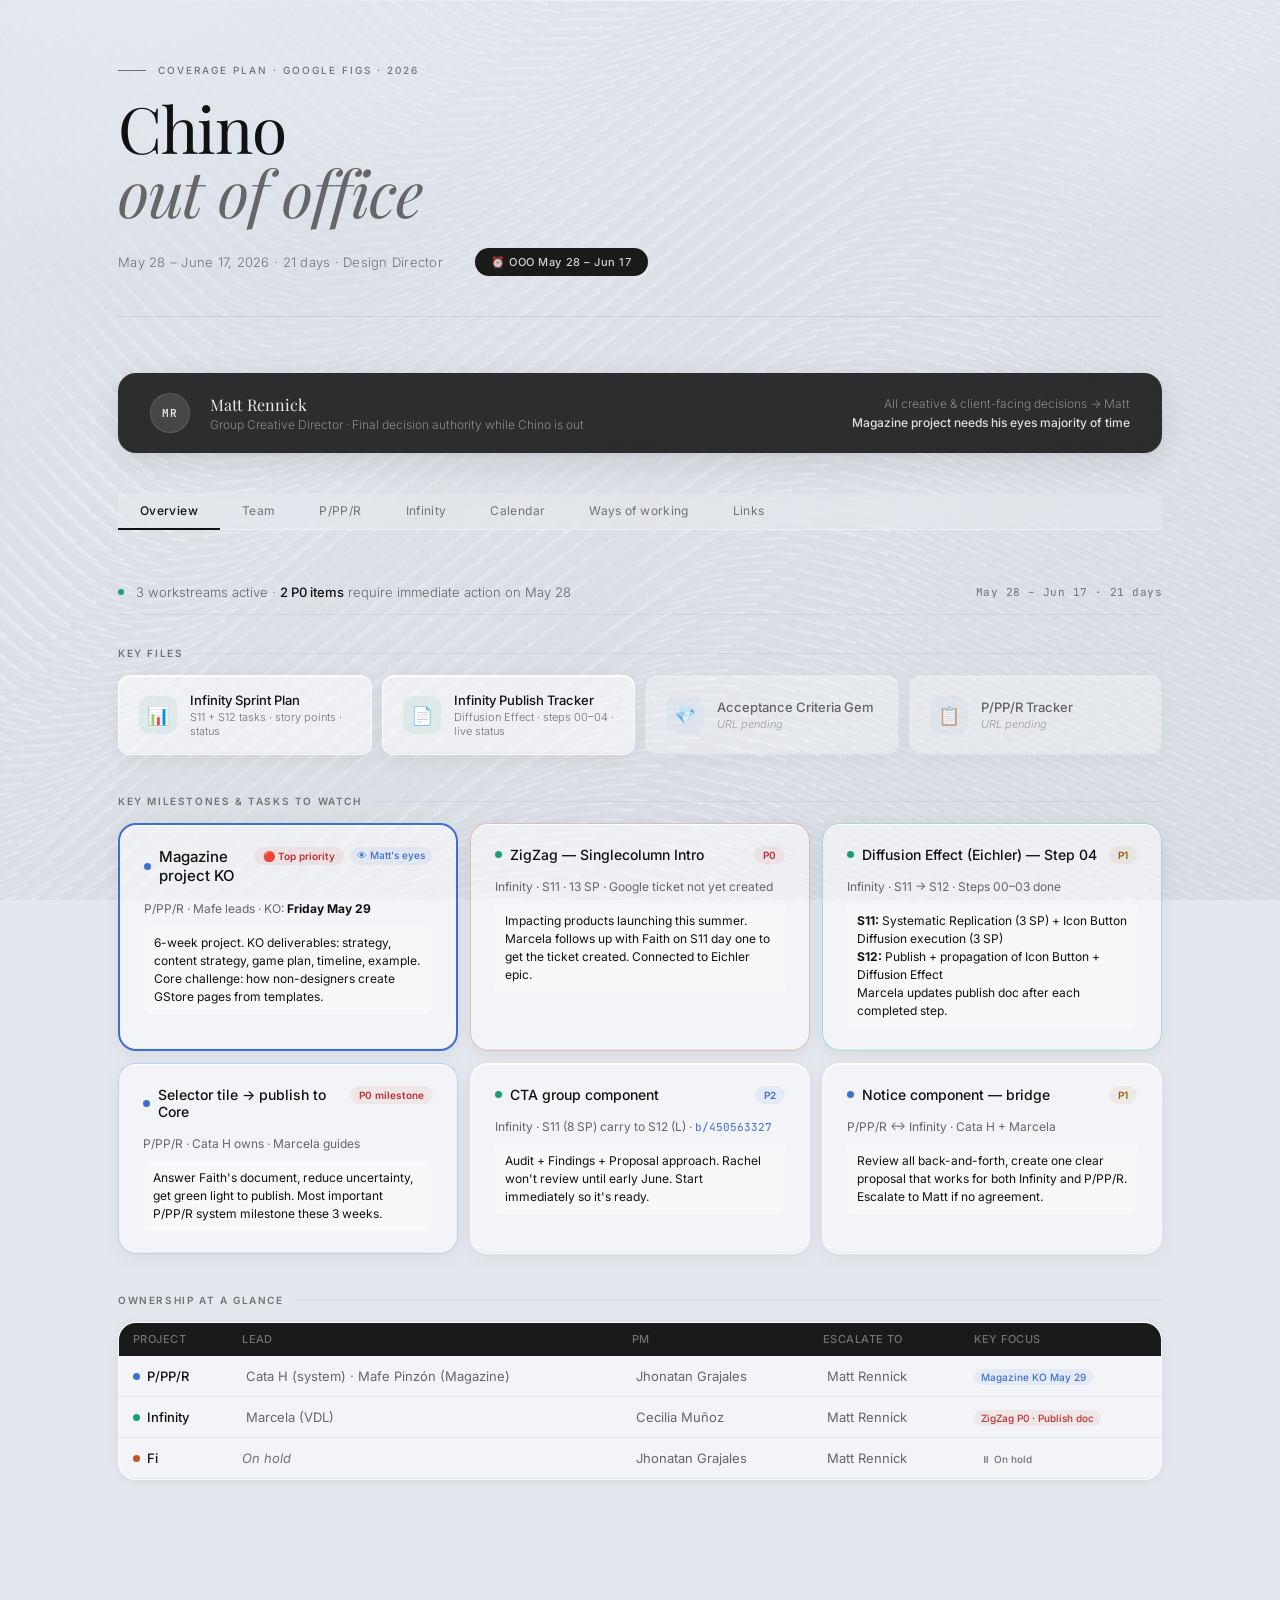
==== index.html @ 69aa0e92 "Add files via upload" ====
<!DOCTYPE html>
<html lang="en">
<head>
<meta charset="UTF-8">
<meta name="viewport" content="width=device-width, initial-scale=1.0">
<title>FiGS Coverage Plan — May 28 – Jun 17, 2026</title>
<link href="https://fonts.googleapis.com/css2?family=Playfair+Display:ital,wght@0,400;0,500;0,700;1,400;1,500&family=Inter:wght@300;400;500;600&family=JetBrains+Mono:wght@400;500&display=swap" rel="stylesheet">
<style>
:root {
  --bg: #E4E8EE;
  --surface: rgba(255,255,255,0.55);
  --surface-solid: #F0F2F5;
  --surface-2: rgba(255,255,255,0.35);
  --surface-dark: #1A1A1A;
  --border: rgba(0,0,0,0.08);
  --border-light: rgba(0,0,0,0.05);
  --text-primary: #111111;
  --text-secondary: #666666;
  --text-tertiary: #727272;
  --text-inv: rgba(255,255,255,0.9);
  --text-inv-dim: rgba(255,255,255,0.45);
  --dot-pppr: #3B6FD4;
  --dot-infinity: #1A9E77;
  --dot-fi: #C45528;
  --accent-green: #1A9E77;
  --accent-green-bg: rgba(26,158,119,0.08);
  --accent-blue: #3B6FD4;
  --accent-blue-bg: rgba(59,111,212,0.07);
  --accent-amber: #9A5F08;
  --accent-amber-bg: rgba(154,95,8,0.07);
  --accent-red: #BE3030;
  --accent-red-bg: rgba(190,48,48,0.07);
  --shadow-xs: 0 1px 3px rgba(0,0,0,0.05);
  --shadow-sm: 0 2px 12px rgba(0,0,0,0.06), 0 1px 3px rgba(0,0,0,0.04);
  --shadow-md: 0 8px 30px rgba(0,0,0,0.09), 0 2px 8px rgba(0,0,0,0.05);
  --radius-sm: 6px;
  --radius-md: 12px;
  --radius-lg: 18px;
  --radius-xl: 22px;
}

*, *::before, *::after { box-sizing: border-box; margin: 0; padding: 0; }

body {
  font-family: 'Inter', sans-serif;
  background-color: var(--bg);
  color: var(--text-primary);
  min-height: 100vh;
  -webkit-font-smoothing: antialiased;
}

/* fixed texture background */
body::before {
  content: '';
  position: fixed;
  inset: 0;
  z-index: 0;
  background-image: url("[data-uri]");
  background-size: cover;
  background-position: center;
  opacity: 0.45;
  pointer-events: none;
}

/* overlay gradient to keep text readable */
body::after {
  content: '';
  position: fixed;
  inset: 0;
  z-index: 0;
  background:
    linear-gradient(160deg, rgba(235,238,244,0.55) 0%, rgba(220,225,234,0.35) 100%),
    radial-gradient(ellipse 70% 55% at 12% 0%, rgba(235,238,244,0.6) 0%, transparent 55%),
    radial-gradient(ellipse 50% 40% at 88% 5%, rgba(235,238,244,0.45) 0%, transparent 50%);
  pointer-events: none;
}

/* hero background canvas */
.hero-bg {
  position: fixed;
  top: 0; left: 0; right: 0;
  height: 100vh;
  pointer-events: none;
  z-index: 0;
  overflow: hidden;
}
.hero-bg-circle-1 {
  position: absolute;
  top: -180px; left: -100px;
  width: 700px; height: 700px;
  border-radius: 50%;
  background: radial-gradient(circle, rgba(195,205,220,0.55) 0%, transparent 65%);
}
.hero-bg-circle-2 {
  position: absolute;
  top: -60px; right: -200px;
  width: 600px; height: 500px;
  border-radius: 50%;
  background: radial-gradient(circle, rgba(210,216,228,0.4) 0%, transparent 65%);
}
.hero-bg-line {
  position: absolute;
  top: 0; left: 0; right: 0;
  height: 1px;
  background: linear-gradient(90deg, transparent 0%, rgba(255,255,255,0.6) 30%, rgba(255,255,255,0.8) 50%, rgba(255,255,255,0.6) 70%, transparent 100%);
}
.hero-bg-grain {
  position: absolute;
  inset: 0;
  background-image: url("data:image/svg+xml,%3Csvg xmlns='http://www.w3.org/2000/svg' width='300' height='300'%3E%3Cfilter id='g'%3E%3CfeTurbulence type='fractalNoise' baseFrequency='0.9' numOctaves='4' stitchTiles='stitch'/%3E%3CfeColorMatrix type='saturate' values='0'/%3E%3C/filter%3E%3Crect width='300' height='300' filter='url(%23g)' opacity='0.04'/%3E%3C/svg%3E");
  opacity: 1;
}

.page { position: relative; z-index: 1; max-width: 1140px; margin: 0 auto; padding: 4rem 3rem 6rem; }

/* ── HERO — type directly on background, no card ── */
.hero {
  margin-bottom: 3.5rem;
  animation: fadeUp .5s ease both;
}
.hero-eyebrow {
  font-size: 10px;
  font-weight: 500;
  letter-spacing: .2em;
  text-transform: uppercase;
  color: var(--text-tertiary);
  margin-bottom: 1.25rem;
  display: flex;
  align-items: center;
  gap: 12px;
}
.hero-eyebrow::before {
  content: '';
  display: inline-block;
  width: 28px; height: 1px;
  background: var(--text-tertiary);
}
.hero-title {
  font-family: 'Playfair Display', serif;
  font-size: 64px;
  font-weight: 400;
  color: var(--text-primary);
  letter-spacing: -.02em;
  line-height: 1.0;
  margin-bottom: 1.5rem;
}
.hero-title em {
  font-style: italic;
  color: var(--text-secondary);
}
.hero-meta {
  display: flex;
  align-items: center;
  gap: 2rem;
  flex-wrap: wrap;
}
.hero-sub {
  font-size: 13px;
  color: var(--text-tertiary);
  font-weight: 300;
  letter-spacing: .02em;
}
.ooo-pill {
  background: var(--surface-dark);
  color: rgba(255,255,255,0.8);
  font-size: 11px;
  font-weight: 500;
  padding: 7px 16px;
  border-radius: 100px;
  letter-spacing: .05em;
}
.hero-divider {
  width: 100%; height: 1px;
  background: var(--border);
  margin: 2.5rem 0;
}

/* ── ESC BAR — card on background ── */
.esc-bar {
  background: rgba(20,20,20,0.88);
  backdrop-filter: blur(20px) saturate(1.2);
  -webkit-backdrop-filter: blur(20px) saturate(1.2);
  border-radius: var(--radius-lg);
  padding: 1.25rem 2rem;
  margin-bottom: 2.5rem;
  display: flex;
  align-items: center;
  gap: 1.25rem;
  flex-wrap: wrap;
  box-shadow: var(--shadow-md);
  animation: fadeUp .5s .05s ease both;
}
.esc-av {
  width: 40px; height: 40px;
  border-radius: 50%;
  background: rgba(255,255,255,0.12);
  display: flex;
  align-items: center;
  justify-content: center;
  font-size: 11px;
  font-weight: 600;
  color: rgba(255,255,255,0.9);
  flex-shrink: 0;
  font-family: 'JetBrains Mono', monospace;
  letter-spacing: .06em;
  border: 1px solid rgba(255,255,255,0.12);
}
.esc-name {
  font-family: 'Playfair Display', serif;
  font-size: 16px;
  font-weight: 400;
  color: rgba(255,255,255,0.9);
  margin-bottom: 2px;
}
.esc-role { font-size: 12px; color: var(--text-inv-dim); font-weight: 300; }
.esc-note {
  margin-left: auto;
  font-size: 12px;
  color: var(--text-inv-dim);
  text-align: right;
  line-height: 1.6;
  font-weight: 300;
}
.esc-note strong { color: rgba(255,255,255,0.85); font-weight: 500; }

/* ── TABS ── */
.tabs {
  display: flex;
  gap: 0;
  margin-bottom: 2.5rem;
  background: rgba(255,255,255,0.15);
  backdrop-filter: blur(12px);
  -webkit-backdrop-filter: blur(12px);
  border-bottom: 1px solid rgba(255,255,255,0.4);
  width: 100%;
  flex-wrap: wrap;
  animation: fadeUp .5s .1s ease both;
}
.tab {
  font-size: 12px;
  font-weight: 400;
  padding: 10px 22px;
  border-radius: 0;
  cursor: pointer;
  color: var(--text-tertiary);
  border: none;
  background: transparent;
  transition: all .2s;
  font-family: 'Inter', sans-serif;
  letter-spacing: .03em;
  border-bottom: 2px solid transparent;
  margin-bottom: -1px;
}
.tab:hover { color: var(--text-primary); }
.tab.active {
  color: var(--text-primary);
  font-weight: 500;
  border-bottom: 2px solid var(--text-primary);
}

/* ── PANELS ── */
.panel { display: none; animation: fadeUp .2s ease both; }
.panel.active { display: block; }

/* ── SECTION LABEL ── */
.sl {
  font-size: 10px;
  font-weight: 600;
  letter-spacing: .16em;
  text-transform: uppercase;
  color: var(--text-tertiary);
  margin-bottom: 1rem;
  display: flex;
  align-items: center;
  gap: 12px;
}
.sl::after { content: ''; flex: 1; height: 1px; background: var(--border-light); }

/* ── STATUS BAR ── */
.status-bar {
  display: flex;
  align-items: center;
  gap: 12px;
  padding: .875rem 0;
  margin-bottom: 2rem;
  border-bottom: 1px solid var(--border-light);
  flex-wrap: wrap;
}
.status-dot {
  width: 6px; height: 6px;
  border-radius: 50%;
  background: var(--accent-green);
  flex-shrink: 0;
}
.status-text { font-size: 13px; color: var(--text-secondary); font-weight: 300; }
.status-text strong { font-weight: 500; color: var(--text-primary); }
.status-date { margin-left: auto; font-size: 11px; color: var(--text-tertiary); font-family: 'JetBrains Mono', monospace; letter-spacing: .04em; }

/* ── CARDS ── */
.card {
  background: rgba(255,255,255,0.52);
  backdrop-filter: blur(24px) saturate(1.6) brightness(1.08);
  -webkit-backdrop-filter: blur(24px) saturate(1.6) brightness(1.08);
  border: 1px solid rgba(255,255,255,0.75);
  border-radius: var(--radius-lg);
  padding: 1.375rem 1.5rem;
  box-shadow: 0 4px 20px rgba(0,0,0,0.06), 0 1px 0 rgba(255,255,255,0.9) inset, 0 -1px 0 rgba(0,0,0,0.04) inset;
}
.card-title {
  font-size: 14px;
  font-weight: 500;
  color: var(--text-primary);
  margin-bottom: .375rem;
  display: flex;
  align-items: center;
  gap: 8px;
}
.card-sub { font-size: 12px; color: var(--text-secondary); margin-bottom: .875rem; line-height: 1.5; font-weight: 300; }

/* ── GRIDS ── */
.grid-3 { display: grid; grid-template-columns: repeat(3, minmax(0,1fr)); gap: 14px; }
.grid-2 { display: grid; grid-template-columns: repeat(2, minmax(0,1fr)); gap: 14px; }
.grid-auto { display: grid; grid-template-columns: repeat(auto-fit, minmax(210px,1fr)); gap: 12px; }
.sec { margin-bottom: 2.5rem; }
.divider { height: 1px; background: var(--border-light); margin: 2rem 0; }

/* ── DOTS ── */
.dot { width: 7px; height: 7px; border-radius: 50%; display: inline-block; flex-shrink: 0; }
.dot-p { background: var(--dot-pppr); }
.dot-i { background: var(--dot-infinity); }
.dot-f { background: var(--dot-fi); }

/* ── META ── */
.meta { display: flex; flex-direction: column; gap: 6px; }
.meta-row { display: flex; gap: 10px; font-size: 12px; }
.meta-k { color: var(--text-tertiary); min-width: 56px; flex-shrink: 0; font-weight: 300; }
.meta-v { color: var(--text-primary); line-height: 1.4; }

/* ── TEAM CARDS ── */
.team-card {
  background: rgba(255,255,255,0.52);
  backdrop-filter: blur(24px) saturate(1.6) brightness(1.08);
  -webkit-backdrop-filter: blur(24px) saturate(1.6) brightness(1.08);
  border: 1px solid rgba(255,255,255,0.75);
  border-radius: var(--radius-md);
  padding: 1rem 1.125rem;
  display: flex;
  align-items: flex-start;
  gap: 12px;
  box-shadow: 0 4px 20px rgba(0,0,0,0.06), 0 1px 0 rgba(255,255,255,0.9) inset, 0 -1px 0 rgba(0,0,0,0.04) inset;
}
.avatar {
  width: 38px; height: 38px;
  border-radius: 50%;
  display: flex;
  align-items: center;
  justify-content: center;
  font-size: 11px;
  font-weight: 600;
  flex-shrink: 0;
  font-family: 'JetBrains Mono', monospace;
  letter-spacing: .04em;
}
.av-p { background: rgba(59,111,212,0.1); color: var(--dot-pppr); }
.av-i { background: rgba(26,158,119,0.1); color: var(--dot-infinity); }
.av-f { background: rgba(196,85,40,0.1); color: var(--dot-fi); }
.av-l { background: var(--surface-dark); color: rgba(255,255,255,0.9); }
.member-name { font-size: 13px; font-weight: 500; color: var(--text-primary); margin-bottom: 2px; }
.member-role { font-size: 11px; color: var(--text-tertiary); margin-bottom: 6px; font-weight: 300; }
.member-task { font-size: 11px; color: var(--text-secondary); line-height: 1.4; background: rgba(0,0,0,0.04); padding: 4px 9px; border-radius: 5px; }

/* ── BADGES ── */
.badge { font-size: 10px; padding: 3px 9px; border-radius: 100px; font-weight: 500; display: inline-block; letter-spacing: .02em; }
.badge-p { background: rgba(59,111,212,0.09); color: var(--dot-pppr); }
.badge-i { background: rgba(26,158,119,0.09); color: var(--dot-infinity); }
.badge-f { background: rgba(196,85,40,0.09); color: var(--dot-fi); }
.badge-x { background: rgba(0,0,0,0.06); color: var(--text-secondary); }

/* ── PRIORITY BADGES ── */
.p0 { background: var(--accent-red-bg); color: var(--accent-red); font-size: 10px; padding: 3px 9px; border-radius: 100px; font-weight: 600; white-space: nowrap; }
.p1 { background: var(--accent-amber-bg); color: var(--accent-amber); font-size: 10px; padding: 3px 9px; border-radius: 100px; font-weight: 600; white-space: nowrap; }
.p2 { background: var(--accent-blue-bg); color: var(--accent-blue); font-size: 10px; padding: 3px 9px; border-radius: 100px; font-weight: 600; white-space: nowrap; }
.sp { background: var(--accent-green-bg); color: var(--accent-green); font-size: 10px; padding: 3px 9px; border-radius: 100px; font-weight: 600; }
.ph { background: rgba(0,0,0,0.05); color: var(--text-tertiary); font-size: 10px; padding: 3px 9px; border-radius: 100px; }
.sp-total { background: var(--accent-green-bg); color: var(--accent-green); font-size: 11px; font-weight: 600; padding: 5px 14px; border-radius: 100px; white-space: nowrap; border: 1px solid rgba(26,158,119,0.15); }

/* ── ALERTS ── */
.alert { border-radius: var(--radius-md); padding: 1rem 1.25rem; margin-bottom: 1rem; font-size: 13px; line-height: 1.65; font-weight: 300; }
.alert-title { font-weight: 500; margin-bottom: 5px; font-size: 13px; display: flex; align-items: center; gap: 7px; }
.alert-red { background: var(--accent-red-bg); color: #761818; }
.alert-amber { background: var(--accent-amber-bg); color: #6B3F04; }
.alert-green { background: var(--accent-green-bg); color: #0C5438; }
.alert-blue { background: var(--accent-blue-bg); color: #183880; }

/* ── TASK BLOCKS ── */
.task-block {
  background: rgba(255,255,255,0.52);
  backdrop-filter: blur(24px) saturate(1.6) brightness(1.08);
  -webkit-backdrop-filter: blur(24px) saturate(1.6) brightness(1.08);
  border: 1px solid rgba(255,255,255,0.75);
  border-radius: var(--radius-lg);
  padding: 1.625rem;
  margin-bottom: 1.125rem;
  box-shadow: 0 4px 20px rgba(0,0,0,0.06), 0 1px 0 rgba(255,255,255,0.9) inset, 0 -1px 0 rgba(0,0,0,0.04) inset;
}
.task-header { display: flex; align-items: flex-start; justify-content: space-between; gap: 1rem; margin-bottom: .875rem; flex-wrap: wrap; }
.task-title { font-size: 15px; font-weight: 500; color: var(--text-primary); margin-bottom: 3px; display: flex; align-items: center; gap: 8px; }
.task-sub { font-size: 12px; color: var(--text-tertiary); font-weight: 300; }
.task-goal { font-size: 12px; color: var(--text-secondary); background: rgba(0,0,0,0.03); padding: 10px 14px; border-radius: var(--radius-sm); margin-bottom: 1rem; line-height: 1.65; border-left: 2px solid var(--border); font-weight: 300; }

/* ── DATA TABLE ── */
.data-table { width: 100%; border-collapse: collapse; font-size: 12px; }
.data-table th { text-align: left; padding: 8px 12px; color: var(--text-tertiary); font-weight: 600; font-size: 10px; border-bottom: 1px solid var(--border); letter-spacing: .1em; text-transform: uppercase; }
.data-table td { padding: 10px 12px; border-bottom: 1px solid var(--border-light); vertical-align: top; color: var(--text-primary); line-height: 1.55; font-weight: 300; background: transparent; }
.data-table tr:last-child td { border-bottom: none; }
.data-table tr:hover td { background: rgba(0,0,0,0.015); }
.ooo-row td { background: rgba(154,95,8,0.03) !important; color: var(--accent-amber); font-style: italic; font-size: 11px; }
.bug-link { color: var(--accent-blue); text-decoration: none; font-family: 'JetBrains Mono', monospace; font-size: 11px; }
.bug-link:hover { text-decoration: underline; }

/* ── MAGAZINE CARD ── */
.mag-card {
  background: var(--surface-dark);
  border-radius: var(--radius-xl);
  padding: 2.5rem 3rem;
  margin-bottom: 1.5rem;
  position: relative;
  overflow: hidden;
  box-shadow: var(--shadow-md);
}
.mag-card::before {
  content: '';
  position: absolute;
  top: -100px; right: -60px;
  width: 350px; height: 350px;
  border-radius: 50%;
  background: radial-gradient(circle, rgba(59,111,212,0.1) 0%, transparent 65%);
  pointer-events: none;
}
.mag-title {
  font-family: 'Playfair Display', serif;
  font-size: 32px;
  font-weight: 400;
  color: rgba(255,255,255,0.92);
  margin-bottom: 5px;
  line-height: 1.15;
}
.mag-sub { font-size: 12px; color: var(--text-inv-dim); margin-bottom: 1.75rem; font-weight: 300; letter-spacing: .03em; }
.matt-badge {
  background: rgba(255,255,255,0.1);
  border: 1px solid rgba(255,255,255,0.15);
  color: rgba(255,255,255,0.8);
  font-size: 11px;
  font-weight: 500;
  padding: 5px 14px;
  border-radius: 100px;
  white-space: nowrap;
}
.mafe-badge {
  background: rgba(59,111,212,0.2);
  border: 1px solid rgba(59,111,212,0.3);
  color: #8EB0F0;
  font-size: 11px;
  font-weight: 500;
  padding: 5px 14px;
  border-radius: 100px;
  white-space: nowrap;
}
.weeks-grid { display: grid; grid-template-columns: repeat(auto-fit, minmax(130px,1fr)); gap: 8px; margin-bottom: 1.5rem; }
.week-cell { background: rgba(255,255,255,0.05); border: 1px solid rgba(255,255,255,0.08); border-radius: var(--radius-sm); padding: .875rem 1rem; }
.week-cell.now { background: rgba(255,255,255,0.1); border-color: rgba(255,255,255,0.16); }
.week-label { font-size: 9px; font-weight: 600; text-transform: uppercase; letter-spacing: .12em; color: rgba(255,255,255,0.3); margin-bottom: 5px; }
.week-cell.now .week-label { color: rgba(255,255,255,0.6); }
.week-content { font-size: 11px; color: rgba(255,255,255,0.65); line-height: 1.45; font-weight: 300; }

/* ── PUBLISH CARD ── */
.pub-card {
  background: rgba(255,255,255,0.52);
  backdrop-filter: blur(24px) saturate(1.6) brightness(1.08);
  -webkit-backdrop-filter: blur(24px) saturate(1.6) brightness(1.08);
  border: 1px solid rgba(255,255,255,0.75);
  border-radius: var(--radius-lg);
  padding: 1.625rem;
  margin-bottom: 1.125rem;
  box-shadow: 0 4px 20px rgba(0,0,0,0.06), 0 1px 0 rgba(255,255,255,0.9) inset, 0 -1px 0 rgba(0,0,0,0.04) inset;
}
.pub-title { font-family: 'Inter', sans-serif; font-size: 15px; font-weight: 500; color: var(--text-primary); margin-bottom: 3px; display: flex; align-items: center; gap: 9px; }
.pub-sub { font-size: 12px; color: var(--text-tertiary); margin-bottom: 1.125rem; font-weight: 300; line-height: 1.55; }
.pub-owner { background: rgba(0,0,0,0.05); color: var(--text-secondary); font-size: 11px; font-weight: 500; padding: 5px 13px; border-radius: 100px; white-space: nowrap; border: 1px solid rgba(0,0,0,0.08); }
.phases-grid { display: grid; grid-template-columns: repeat(auto-fit, minmax(140px,1fr)); gap: 8px; margin: 1rem 0; }
.phase { background: rgba(0,0,0,0.03); border-radius: var(--radius-sm); padding: .75rem .875rem; border: 1px solid var(--border-light); }
.phase.done { background: rgba(0,0,0,0.04); border-color: rgba(0,0,0,0.08); }
.phase.next { background: var(--accent-red-bg); border-color: rgba(190,48,48,0.1); }
.phase-label { font-size: 9px; font-weight: 600; text-transform: uppercase; letter-spacing: .1em; margin-bottom: 4px; color: var(--text-tertiary); }
.phase.done .phase-label { color: var(--text-secondary); }
.phase.next .phase-label { color: var(--accent-red); }
.phase-content { font-size: 11px; color: var(--text-primary); line-height: 1.4; font-weight: 300; }

/* ── KEY FILES ── */
.file-card {
  background: rgba(255,255,255,0.52);
  backdrop-filter: blur(24px) saturate(1.6) brightness(1.08);
  -webkit-backdrop-filter: blur(24px) saturate(1.6) brightness(1.08);
  border: 1px solid rgba(255,255,255,0.75);
  border-radius: var(--radius-md);
  padding: 1rem 1.25rem;
  display: flex;
  align-items: center;
  gap: 13px;
  box-shadow: 0 4px 20px rgba(0,0,0,0.06), 0 1px 0 rgba(255,255,255,0.9) inset, 0 -1px 0 rgba(0,0,0,0.04) inset;
  text-decoration: none;
  transition: box-shadow .2s, transform .15s;
}
.file-card:hover { box-shadow: var(--shadow-md); transform: translateY(-1px); }
.file-card.pending { opacity: .6; border-style: dashed; border-color: var(--border); }
.file-icon { width: 38px; height: 38px; border-radius: 10px; display: flex; align-items: center; justify-content: center; font-size: 18px; flex-shrink: 0; }
.fi-green { background: var(--accent-green-bg); }
.fi-blue { background: var(--accent-blue-bg); }
.file-name { font-size: 13px; font-weight: 500; color: var(--text-primary); margin-bottom: 2px; }
.file-desc { font-size: 11px; color: var(--text-tertiary); font-weight: 300; }

/* ── CALENDAR ── */
.sprint-bar { display: flex; gap: 4px; margin-bottom: 1.25rem; }
.sprint-seg { flex: 1; text-align: center; padding: 7px 14px; font-size: 11px; font-weight: 500; border-radius: var(--radius-sm); letter-spacing: .03em; }
.s11 { background: var(--accent-green-bg); color: var(--accent-green); border: 1px solid rgba(26,158,119,0.12); }
.s12 { background: rgba(26,158,119,0.03); color: var(--accent-green); border: 1px solid rgba(26,158,119,0.08); }
.cal-wrap { overflow-x: auto; border-radius: var(--radius-lg); border: 1px solid rgba(255,255,255,0.75); box-shadow: 0 4px 20px rgba(0,0,0,0.06), 0 1px 0 rgba(255,255,255,0.9) inset, 0 -1px 0 rgba(0,0,0,0.04) inset; }
.cal { width: 100%; border-collapse: collapse; font-size: 12px; background: rgba(255,255,255,0.52); backdrop-filter: blur(24px) saturate(1.6) brightness(1.08); -webkit-backdrop-filter: blur(24px) saturate(1.6) brightness(1.08); }
.cal th { background: var(--surface-dark); padding: 11px 8px; text-align: center; font-weight: 500; color: rgba(255,255,255,0.5); font-size: 10px; letter-spacing: .12em; text-transform: uppercase; }
.cal td { border: 1px solid var(--border-light); padding: 7px; vertical-align: top; min-width: 90px; height: 88px; }
.cal td.wkend { background: rgba(0,0,0,0.02); }
.day-num { font-size: 10px; color: var(--text-tertiary); margin-bottom: 5px; font-weight: 600; font-family: 'JetBrains Mono', monospace; letter-spacing: .05em; }
.ev { font-size: 10px; padding: 2px 7px; border-radius: 4px; margin-bottom: 3px; line-height: 1.3; font-weight: 500; display: block; }
.ev-all { background: rgba(90,70,190,0.07); color: #5040B8; }
.ev-inf { background: var(--accent-green-bg); color: #0B5C3E; }
.ev-p { background: var(--accent-blue-bg); color: #1E3E90; }
.ev-fi { background: rgba(196,85,40,0.07); color: #883018; }
.ev-warn { background: var(--accent-amber-bg); color: var(--accent-amber); }
.ev-mag { background: var(--surface-dark); color: rgba(255,255,255,0.9); font-weight: 600; }
.ev-pub { background: var(--accent-green-bg); color: #0B5C3E; }
.wl { background: rgba(0,0,0,0.06); color: var(--text-tertiary); font-size: 9px; font-weight: 600; letter-spacing: .12em; text-transform: uppercase; padding: 6px 10px; border: none; }

/* ── OWNERSHIP TABLE ── */
.own-table-wrap { background: rgba(255,255,255,0.52); backdrop-filter: blur(24px) saturate(1.6) brightness(1.08); -webkit-backdrop-filter: blur(24px) saturate(1.6) brightness(1.08); border: 1px solid rgba(255,255,255,0.75); border-radius: var(--radius-lg); overflow: hidden; box-shadow: var(--shadow-sm); }
.own-table { width: 100%; border-collapse: collapse; font-size: 13px; }
.own-table th { text-align: left; padding: 10px 18px; font-size: 10px; font-weight: 600; color: rgba(255,255,255,0.45); letter-spacing: .12em; text-transform: uppercase; background: var(--surface-dark); }
.own-table td { padding: 12px 18px; border-bottom: 1px solid var(--border-light); vertical-align: middle; }
.own-table tr:last-child td { border-bottom: none; }
.own-table tr:hover td { background: rgba(0,0,0,0.015); }

/* ── WoW TABLE ── */
.wow-table-wrap { background: rgba(255,255,255,0.52); backdrop-filter: blur(24px) saturate(1.6) brightness(1.08); -webkit-backdrop-filter: blur(24px) saturate(1.6) brightness(1.08); border: 1px solid rgba(255,255,255,0.75); border-radius: var(--radius-lg); overflow: hidden; box-shadow: var(--shadow-sm); margin-bottom: 1.5rem; }
.wow-table { width: 100%; border-collapse: collapse; font-size: 13px; }
.wow-table th { text-align: left; padding: 10px 18px; font-size: 10px; font-weight: 600; color: rgba(255,255,255,0.45); letter-spacing: .12em; text-transform: uppercase; background: var(--surface-dark); }
.wow-table td { padding: 12px 18px; border-bottom: 1px solid var(--border-light); vertical-align: top; line-height: 1.6; font-weight: 300; font-size: 13px; color: var(--text-secondary); }
.wow-table td:first-child { font-weight: 500; color: var(--text-primary); }
.wow-table td:last-child { color: var(--accent-red); font-size: 12px; }
.wow-table tr:last-child td { border-bottom: none; }
.wow-table tr:hover td { background: rgba(0,0,0,0.015); }

/* ── COMMS CARDS ── */
.comm-card { background: rgba(255,255,255,0.52); backdrop-filter: blur(24px) saturate(1.6) brightness(1.08); -webkit-backdrop-filter: blur(24px) saturate(1.6) brightness(1.08); border: 1px solid rgba(255,255,255,0.75); border-radius: var(--radius-md); padding: 1.125rem 1.25rem; box-shadow: var(--shadow-xs); }
.comm-title { font-size: 13px; font-weight: 500; color: var(--text-primary); margin-bottom: .5rem; }
.comm-desc { font-size: 12px; color: var(--text-secondary); line-height: 1.6; font-weight: 300; }

/* ── LINKS ── */
.links-grid { display: grid; grid-template-columns: repeat(auto-fit, minmax(220px,1fr)); gap: 12px; }
.link-group { background: rgba(255,255,255,0.52); backdrop-filter: blur(24px) saturate(1.6) brightness(1.08); -webkit-backdrop-filter: blur(24px) saturate(1.6) brightness(1.08); border: 1px solid rgba(255,255,255,0.75); border-radius: var(--radius-md); padding: 1.125rem; box-shadow: var(--shadow-xs); }
.link-group-title { font-size: 10px; font-weight: 600; color: var(--text-tertiary); margin-bottom: .75rem; display: flex; align-items: center; gap: 7px; padding-bottom: .625rem; border-bottom: 1px solid var(--border-light); letter-spacing: .12em; text-transform: uppercase; }
.link-item { display: flex; align-items: center; gap: 8px; font-size: 12px; color: var(--text-secondary); padding: 6px 0; border-bottom: 1px solid var(--border-light); text-decoration: none; transition: color .15s; font-weight: 300; }
.link-item:last-child { border-bottom: none; }
.link-item:hover { color: var(--text-primary); }
.link-item.pinned { background: var(--accent-green-bg); border-radius: 7px; padding: 7px 10px; margin-bottom: 6px; color: var(--accent-green); font-weight: 500; border-bottom: none; }
.link-item.pinned:hover { color: #0C5438; }
.no-url { color: var(--text-tertiary); font-style: italic; }

/* ── OWNER DIVIDERS ── */
.owner-divider { display: flex; align-items: center; gap: 12px; margin: 2rem 0 1rem; }
.owner-divider-line { flex: 1; height: 1px; background: var(--border-light); }
.owner-chip { font-size: 10px; font-weight: 600; padding: 4px 13px; border-radius: 100px; white-space: nowrap; letter-spacing: .06em; text-transform: uppercase; }
.chip-cata { background: var(--accent-green-bg); color: var(--accent-green); border: 1px solid rgba(26,158,119,0.15); }
.chip-marcela { background: var(--accent-green-bg); color: var(--accent-green); border: 1px solid rgba(26,158,119,0.15); }

/* ── ANIMATION ── */
@keyframes fadeUp {
  from { opacity: 0; transform: translateY(8px); }
  to { opacity: 1; transform: translateY(0); }
}

@media (max-width: 720px) {
  .grid-3, .grid-2 { grid-template-columns: 1fr; }
  .page { padding: 2rem 1.25rem 4rem; }
  .hero-title { font-size: 40px; }
  .mag-card { padding: 1.75rem; }
}
</style>
</head>
<body>
<!-- Background canvas -->
<div class="hero-bg" aria-hidden="true">
  <div class="hero-bg-circle-1"></div>
  <div class="hero-bg-circle-2"></div>
  <div class="hero-bg-grain"></div>
  <div class="hero-bg-line"></div>
  <svg style="position:absolute;top:0;left:0;width:100%;height:100%;opacity:0.045;" xmlns="http://www.w3.org/2000/svg" preserveAspectRatio="xMidYMid slice">
    <defs>
      <pattern id="grid" width="72" height="72" patternUnits="userSpaceOnUse">
        <path d="M 72 0 L 0 0 0 72" fill="none" stroke="#1a1a1a" stroke-width="0.4"/>
      </pattern>
    </defs>
    <rect width="100%" height="100%" fill="url(#grid)"/>
  </svg>
  <svg style="position:absolute;top:0;right:0;width:55%;height:100%;opacity:0.03;" xmlns="http://www.w3.org/2000/svg">
    <line x1="100%" y1="0" x2="0" y2="100%" stroke="#000" stroke-width="1"/>
    <line x1="100%" y1="0" x2="25%" y2="100%" stroke="#000" stroke-width="0.6"/>
    <line x1="65%" y1="0" x2="0" y2="75%" stroke="#000" stroke-width="0.6"/>
  </svg>
</div>

<div class="page">

  <!-- HERO -->
  <div class="hero">
    <div class="hero-eyebrow">Coverage Plan · Google FiGS · 2026</div>
    <div class="hero-title">Chino<br><em>out of office</em></div>
    <div class="hero-meta">
      <div class="hero-sub">May 28 – June 17, 2026 · 21 days · Design Director</div>
      <div class="ooo-pill">⏰ OOO May 28 – Jun 17</div>
    </div>
    <div class="hero-divider"></div>
  </div>

  <!-- ESCALATION -->
  <div class="esc-bar">
    <div class="esc-av">MR</div>
    <div>
      <div class="esc-name">Matt Rennick</div>
      <div class="esc-role">Group Creative Director · Final decision authority while Chino is out</div>
    </div>
    <div class="esc-note">All creative &amp; client-facing decisions → Matt<br><strong>Magazine project needs his eyes majority of time</strong></div>
  </div>

  <!-- TABS -->
  <div class="tabs">
    <button class="tab active" onclick="showTab('overview')">Overview</button>
    <button class="tab" onclick="showTab('team')">Team</button>
    <button class="tab" onclick="showTab('pppr')">P/PP/R</button>
    <button class="tab" onclick="showTab('infinity')">Infinity</button>
    <button class="tab" onclick="showTab('calendar')">Calendar</button>
    <button class="tab" onclick="showTab('wow')">Ways of working</button>
    <button class="tab" onclick="showTab('links')">Links</button>
  </div>

  <!-- ====== OVERVIEW ====== -->
  <div id="overview" class="panel active">
    <div class="status-bar">
      <div class="status-dot"></div>
      <div class="status-text">3 workstreams active · <strong>2 P0 items</strong> require immediate action on May 28</div>
      <div class="status-date">May 28 – Jun 17 · 21 days</div>
    </div>

    <div class="sec">
      <div class="sl">Key files</div>
      <div style="display:grid;grid-template-columns:repeat(auto-fit,minmax(220px,1fr));gap:10px;">

        <a href="https://docs.google.com/spreadsheets/d/1kOvWRGLcs3OVXTRf73LlNgkEhHd6trmQbvpQ0vHAn6A/edit" target="_blank" class="file-card">
          <div class="file-icon fi-green">📊</div>
          <div>
            <div class="file-name">Infinity Sprint Plan</div>
            <div class="file-desc">S11 + S12 tasks · story points · status</div>
          </div>
        </a>

        <a href="https://docs.google.com/document/d/1LX3JjvRE9AwYok0MAQVxdYtyhIIvmKUEeQ-MvyxWFTo/edit" target="_blank" class="file-card">
          <div class="file-icon fi-green">📄</div>
          <div>
            <div class="file-name">Infinity Publish Tracker</div>
            <div class="file-desc">Diffusion Effect · steps 00–04 · live status</div>
          </div>
        </a>

        <a href="#" class="file-card pending">
          <div class="file-icon fi-blue">💎</div>
          <div>
            <div class="file-name">Acceptance Criteria Gem</div>
            <div class="file-desc" style="font-style:italic;">URL pending</div>
          </div>
        </a>

        <a href="#" class="file-card pending">
          <div class="file-icon fi-blue">📋</div>
          <div>
            <div class="file-name">P/PP/R Tracker</div>
            <div class="file-desc" style="font-style:italic;">URL pending</div>
          </div>
        </a>

      </div>
    </div>

    <div class="sec">
      <div class="sl">Key milestones & tasks to watch</div>
      <div style="display:grid;grid-template-columns:repeat(auto-fit,minmax(300px,1fr));gap:12px;margin-bottom:.5rem;">

        <!-- Magazine — top priority -->
        <div class="card" style="border:2px solid var(--dot-pppr);position:relative;">
          <div style="display:flex;align-items:flex-start;justify-content:space-between;gap:.5rem;margin-bottom:.625rem;">
            <div class="card-title" style="font-size:15px;"><span class="dot dot-p"></span>Magazine project KO</div>
            <div style="display:flex;gap:6px;flex-shrink:0;">
              <span class="p0">🔴 Top priority</span>
              <span style="background:var(--accent-blue-bg);color:var(--accent-blue);font-size:10px;padding:2px 7px;border-radius:100px;font-weight:500;white-space:nowrap;">👁 Matt's eyes</span>
            </div>
          </div>
          <div style="font-size:12px;color:var(--text-secondary);margin-bottom:.625rem;">P/PP/R · Mafe leads · KO: <strong style="color:var(--text-primary);">Friday May 29</strong></div>
          <div style="font-size:12px;color:var(--text-primary);line-height:1.5;background:var(--surface-2);padding:8px 10px;border-radius:var(--radius-sm);">6-week project. KO deliverables: strategy, content strategy, game plan, timeline, example. Core challenge: how non-designers create GStore pages from templates.</div>
        </div>

        <!-- ZigZag P0 -->
        <div class="card" style="border-color:rgba(185,28,28,.25);">
          <div style="display:flex;align-items:flex-start;justify-content:space-between;gap:.5rem;margin-bottom:.625rem;">
            <div class="card-title"><span class="dot dot-i"></span>ZigZag — Singlecolumn Intro</div>
            <span class="p0">P0</span>
          </div>
          <div style="font-size:12px;color:var(--text-secondary);margin-bottom:.625rem;">Infinity · S11 · 13 SP · Google ticket not yet created</div>
          <div style="font-size:12px;color:var(--text-primary);line-height:1.5;background:var(--surface-2);padding:8px 10px;border-radius:var(--radius-sm);">Impacting products launching this summer. Marcela follows up with Faith on S11 day one to get the ticket created. Connected to Eichler epic.</div>
        </div>

        <!-- Diffusion / Eichler -->
        <div class="card" style="border-color:rgba(29,158,117,.3);">
          <div style="display:flex;align-items:flex-start;justify-content:space-between;gap:.5rem;margin-bottom:.625rem;">
            <div class="card-title"><span class="dot dot-i"></span>Diffusion Effect (Eichler) — Step 04</div>
            <span class="p1">P1</span>
          </div>
          <div style="font-size:12px;color:var(--text-secondary);margin-bottom:.625rem;">Infinity · S11 → S12 · Steps 00–03 done</div>
          <div style="font-size:12px;color:var(--text-primary);line-height:1.5;background:var(--surface-2);padding:8px 10px;border-radius:var(--radius-sm);">
            <strong>S11:</strong> Systematic Replication (3 SP) + Icon Button Diffusion execution (3 SP)<br>
            <strong>S12:</strong> Publish + propagation of Icon Button + Diffusion Effect<br>
            Marcela updates publish doc after each completed step.
          </div>
        </div>

        <!-- Selector tile -->
        <div class="card" style="border-color:rgba(55,138,221,.3);">
          <div style="display:flex;align-items:flex-start;justify-content:space-between;gap:.5rem;margin-bottom:.625rem;">
            <div class="card-title"><span class="dot dot-p"></span>Selector tile → publish to Core</div>
            <span class="p0">P0 milestone</span>
          </div>
          <div style="font-size:12px;color:var(--text-secondary);margin-bottom:.625rem;">P/PP/R · Cata H owns · Marcela guides</div>
          <div style="font-size:12px;color:var(--text-primary);line-height:1.5;background:var(--surface-2);padding:8px 10px;border-radius:var(--radius-sm);">Answer Faith's document, reduce uncertainty, get green light to publish. Most important P/PP/R system milestone these 3 weeks.</div>
        </div>

        <!-- CTA group -->
        <div class="card">
          <div style="display:flex;align-items:flex-start;justify-content:space-between;gap:.5rem;margin-bottom:.625rem;">
            <div class="card-title"><span class="dot dot-i"></span>CTA group component</div>
            <span class="p2">P2</span>
          </div>
          <div style="font-size:12px;color:var(--text-secondary);margin-bottom:.625rem;">Infinity · S11 (8 SP) carry to S12 (L) · <a class="bug-link" href="https://b.corp.google.com/issues/450563327" target="_blank">b/450563327</a></div>
          <div style="font-size:12px;color:var(--text-primary);line-height:1.5;background:var(--surface-2);padding:8px 10px;border-radius:var(--radius-sm);">Audit + Findings + Proposal approach. Rachel won't review until early June. Start immediately so it's ready.</div>
        </div>

        <!-- Notice component -->
        <div class="card">
          <div style="display:flex;align-items:flex-start;justify-content:space-between;gap:.5rem;margin-bottom:.625rem;">
            <div class="card-title"><span class="dot dot-p"></span>Notice component — bridge</div>
            <span class="p1">P1</span>
          </div>
          <div style="font-size:12px;color:var(--text-secondary);margin-bottom:.625rem;">P/PP/R ↔ Infinity · Cata H + Marcela</div>
          <div style="font-size:12px;color:var(--text-primary);line-height:1.5;background:var(--surface-2);padding:8px 10px;border-radius:var(--radius-sm);">Review all back-and-forth, create one clear proposal that works for both Infinity and P/PP/R. Escalate to Matt if no agreement.</div>
        </div>

      </div>
    </div>

    <div class="sec">
      <div class="sl">Ownership at a glance</div>
      <div class="own-table-wrap">
        <table class="own-table">
          <thead>
            <tr style="background:var(--surface-2);">
              <th style="padding:9px 14px;text-align:left;font-size:11px;font-weight:500;color:var(--text-tertiary);letter-spacing:.04em;border-bottom:1px solid var(--border);">Project</th>
              <th style="padding:9px 14px;text-align:left;font-size:11px;font-weight:500;color:var(--text-tertiary);letter-spacing:.04em;border-bottom:1px solid var(--border);">Lead</th>
              <th style="padding:9px 14px;text-align:left;font-size:11px;font-weight:500;color:var(--text-tertiary);letter-spacing:.04em;border-bottom:1px solid var(--border);">PM</th>
              <th style="padding:9px 14px;text-align:left;font-size:11px;font-weight:500;color:var(--text-tertiary);letter-spacing:.04em;border-bottom:1px solid var(--border);">Escalate to</th>
              <th style="padding:9px 14px;text-align:left;font-size:11px;font-weight:500;color:var(--text-tertiary);letter-spacing:.04em;border-bottom:1px solid var(--border);">Key focus</th>
            </tr>
          </thead>
          <tbody>
            <tr style="border-bottom:1px solid var(--border);">
              <td style="padding:10px 14px;"><span style="display:flex;align-items:center;gap:7px;font-weight:500;"><span class="dot dot-p"></span>P/PP/R</span></td>
              <td style="color:var(--text-secondary);">Cata H (system) · Mafe Pinzón (Magazine)</td>
              <td style="color:var(--text-secondary);">Jhonatan Grajales</td>
              <td style="color:var(--text-secondary);">Matt Rennick</td>
              <td style="padding:10px 14px;"><span style="background:var(--accent-blue-bg);color:var(--accent-blue);font-size:10px;padding:2px 7px;border-radius:100px;font-weight:500;">Magazine KO May 29</span></td>
            </tr>
            <tr style="border-bottom:1px solid var(--border);">
              <td style="padding:10px 14px;"><span style="display:flex;align-items:center;gap:7px;font-weight:500;"><span class="dot dot-i"></span>Infinity</span></td>
              <td style="color:var(--text-secondary);">Marcela (VDL)</td>
              <td style="color:var(--text-secondary);">Cecilia Muñoz</td>
              <td style="color:var(--text-secondary);">Matt Rennick</td>
              <td style="padding:10px 14px;"><span style="background:var(--accent-red-bg);color:var(--accent-red);font-size:10px;padding:2px 7px;border-radius:100px;font-weight:500;">ZigZag P0 · Publish doc</span></td>
            </tr>
            <tr style="border-bottom:1px solid var(--border);">
              <td style="padding:10px 14px;"><span style="display:flex;align-items:center;gap:7px;font-weight:500;"><span class="dot dot-f"></span>Fi</span></td>
              <td style="padding:10px 14px;color:var(--text-tertiary);font-style:italic;">On hold</td>
              <td style="color:var(--text-secondary);">Jhonatan Grajales</td>
              <td style="color:var(--text-secondary);">Matt Rennick</td>
              <td style="padding:10px 14px;"><span style="background:#F3F4F6;color:#6B7280;font-size:10px;padding:2px 7px;border-radius:100px;font-weight:500;">⏸ On hold</span></td>
            </tr>

          </tbody>
        </table>
      </div>
    </div>
  </div>

  <!-- ====== TEAM ====== -->
  <div id="team" class="panel">
    <div class="sec">
      <div class="sl">P/PP/R — Google Store</div>
      <div class="grid-auto">
        <div class="team-card"><div class="avatar av-p">MP</div><div><div class="member-name">Mafe Pinzón</div><div class="member-role">Visual Design Lead · COL</div><div class="member-task">Magazine lead</div></div></div>
        <div class="team-card"><div class="avatar av-p">CH</div><div><div class="member-name">Cata H</div><div class="member-role">Visual Design Lead · COL</div><div class="member-task">Selector tile · Notice · Z's pages</div></div></div>
        <div class="team-card"><div class="avatar av-p">AT</div><div><div class="member-name">Andrea Torres</div><div class="member-role">Sr. Visual Designer · COL</div><div class="member-task">Pharos Q2 + UX Consistency</div></div></div>
        <div class="team-card"><div class="avatar av-p">JR</div><div><div class="member-name">Juan Rios</div><div class="member-role">Sr. Visual Designer · COL</div><div class="member-task">Pharos Q2 + UX Consistency</div></div></div>
      </div>
    </div>
    <div class="divider"></div>
    <div class="sec">
      <div class="sl">Infinity — Design System</div>
      <div class="grid-auto">
        <div class="team-card"><div class="avatar av-i">MA</div><div><div class="member-name">Marcela</div><div class="member-role">Visual Design Lead · COL</div><div class="member-task">S11 lead · Publish doc owner · Selector tile guide</div></div></div>
        <div class="team-card"><div class="avatar av-i">SM</div><div><div class="member-name">Santiago Martínez</div><div class="member-role">Sr. Visual Designer · COL</div><div class="member-task">S11 — Diffusion propagation</div></div></div>
        <div class="team-card"><div class="avatar av-i">JG</div><div><div class="member-name">Jessica Garcia</div><div class="member-role">Sr. Visual Designer · COL</div><div class="member-task">S11 — CTA group + Icon work</div></div></div>
        <div class="team-card"><div class="avatar av-i">JL</div><div><div class="member-name">Julian Lozano</div><div class="member-role">Sr. Visual Designer · US</div><div class="member-task">S11 — ZigZag + Diffusion</div></div></div>
      </div>
    </div>
    <div class="divider"></div>
    <div class="sec">
      <div class="sl">Fi — Google Fi</div>
      <div class="grid-auto">
        <div class="team-card"><div class="avatar av-f">FE</div><div><div class="member-name">Felippi</div><div class="member-role">Visual Designer · CAN</div><div class="member-task">Fruit Punch Troubleshooter + PERs</div></div></div>
        <div class="team-card"><div class="avatar av-f">JM</div><div><div class="member-name">Jonatan Martinez</div><div class="member-role">Sr. Visual Designer · COL</div><div class="member-task">Fruit Punch Troubleshooter + UX Consistency</div></div></div>
      </div>
    </div>
    <div class="divider"></div>
    <div class="sec">
      <div class="sl">Project Managers</div>
      <div class="grid-auto" style="max-width: 500px;">
        <div class="team-card"><div class="avatar av-i">CM</div><div><div class="member-name">Cecilia Muñoz</div><div class="member-role">Project Manager</div><div class="badge badge-i">Infinity</div></div></div>
        <div class="team-card"><div class="avatar av-p">JG</div><div><div class="member-name">Jhonatan Grajales</div><div class="member-role">Sr. Project Manager</div><div class="badge badge-p">P/PP/R · Fi</div></div></div>
      </div>
    </div>
  </div>

  <!-- ====== P/PP/R ====== -->
  <div id="pppr" class="panel">

    <!-- Magazine -->
    <div class="mag-card">
      <div class="task-header">
        <div>
          <div class="mag-title">Magazine project — GStore</div>
          <div class="mag-sub">6-week project · Week 0 now · KO: Friday May 29</div>
        </div>
        <div style="display:flex;flex-direction:column;gap:6px;align-items:flex-end;flex-shrink:0;">
          <div class="matt-badge">👁 Matt's eyes</div>
          <div class="mafe-badge">Mafe owns this</div>
        </div>
      </div>
      <div style="margin-bottom:1.75rem;padding:1.25rem 0 1.25rem 1.5rem;border-left:2px solid rgba(255,255,255,0.25);position:relative;">
        <div style="font-size:10px;font-weight:600;letter-spacing:.14em;text-transform:uppercase;color:rgba(255,255,255,0.35);margin-bottom:.75rem;">💡 Core challenge to solve at KO</div>
        <blockquote style="font-family:'Playfair Display',serif;font-size:18px;font-weight:400;font-style:italic;color:rgba(255,255,255,0.82);line-height:1.55;margin:0;">"How can non-designers and non-Figma experts create from templates a Google Store web page that lives on GStore as a reference?"</blockquote>
      </div>
      <div style="font-size: 11px; font-weight: 500; color: var(--text-tertiary); text-transform: uppercase; letter-spacing: .06em; margin-bottom: .5rem;">KO deliverables — due June 6</div>
      <div class="weeks-grid">
        <div class="week-cell now"><div class="week-label">Week 0 · Now</div><div class="week-content">Brief intake. Team alignment. Scoping the KO deck.</div></div>
        <div class="week-cell now"><div class="week-label">KO · May 29</div><div class="week-content">Strategy · Content strategy · Game plan · Timeline · Example deliverable</div></div>
        <div class="week-cell"><div class="week-label">Weeks 1–2</div><div class="week-content">Template system exploration. Non-designer flow.</div></div>
        <div class="week-cell"><div class="week-label">Weeks 3–4</div><div class="week-content">Template builds. Review rounds with Google.</div></div>
        <div class="week-cell"><div class="week-label">Weeks 5–6</div><div class="week-content">Finalize. Handoff. Publish to GStore.</div></div>
      </div>
      <div style="font-size: 12px; color: var(--text-secondary); margin-bottom: .875rem;">Matt should be engaged before May 29 KO to review the strategy and example. Mafe owns execution. Jhonatan owns PM coordination.</div>
      <a href="https://www.figma.com/design/ZjW7p1DX3HbknLsSICBOZi/GStore---Magazine-templates?node-id=1-54261&t=8G1STvZ1eoIYDNbc-1" target="_blank" class="matt-badge" style="display:inline-flex;align-items:center;gap:8px;text-decoration:none;cursor:pointer;">
        <svg width="13" height="13" viewBox="0 0 38 57" fill="none" xmlns="http://www.w3.org/2000/svg"><path d="M19 28.5A9.5 9.5 0 1 1 28.5 19 9.5 9.5 0 0 1 19 28.5z" fill="#1ABCFE"/><path d="M0 47.5A9.5 9.5 0 0 1 9.5 38H19v9.5a9.5 9.5 0 0 1-19 0z" fill="#0ACF83"/><path d="M19 0v19h9.5a9.5 9.5 0 0 0 0-19z" fill="#FF7262"/><path d="M0 9.5a9.5 9.5 0 0 0 9.5 9.5H19V0H9.5A9.5 9.5 0 0 0 0 9.5z" fill="#F24E1E"/><path d="M0 28.5A9.5 9.5 0 0 0 9.5 38H19V19H9.5A9.5 9.5 0 0 0 0 28.5z" fill="#A259FF"/></svg>
        GStore — Magazine templates
        <svg width="10" height="10" viewBox="0 0 24 24" fill="none" stroke="currentColor" stroke-width="2" style="opacity:.5"><path d="M18 13v6a2 2 0 0 1-2 2H5a2 2 0 0 1-2-2V8a2 2 0 0 1 2-2h6"/><polyline points="15 3 21 3 21 9"/><line x1="10" y1="14" x2="21" y2="3"/></svg>
      </a>
    </div>

    <!-- Cata group label -->
    <div class="owner-divider">
      <div class="owner-divider-line"></div>
      <div class="owner-chip chip-cata">Cata owns this</div>
      <div class="owner-divider-line"></div>
    </div>

    <!-- Selector tile -->
    <div class="task-block">
      <div class="task-header">
        <div><div class="task-title"><span class="dot dot-p"></span>Selector tile → publish to Infinity Core</div><div class="task-sub">Owner: Cata H · Guidance: Marcela · Most important P/PP/R system milestone</div></div>
        <span class="p0">P0 milestone</span>
      </div>
      <div class="task-goal">Goal: Cata takes ownership to answer Faith's document, reduce uncertainty, and get the green light to publish to Core. Marcela guides from the Infinity side.</div>
      <table class="data-table">
        <thead><tr><th>Step</th><th>Owner</th><th>Notes</th></tr></thead>
        <tbody>
          <tr><td>Review Faith's Selector Tile document — identify all open questions</td><td>Cata H</td><td>Do this before drafting a response. Marcela flags system blockers.</td></tr>
          <tr><td>Review and update the handoff file if needed</td><td>Cata H + Marcela</td><td>Marcela validates Infinity system alignment.</td></tr>
          <tr><td>Draft a clear written response to Faith's document</td><td>Cata H</td><td>Address every open point. No ambiguous answers.</td></tr>
          <tr><td>Marcela reviews response before sending</td><td>Marcela</td><td>Infinity sign-off required. Marcela is the bridge.</td></tr>
          <tr><td>Send to Faith. Align on green light to publish.</td><td>Cata H</td><td>No response in 2 days → follow up via GChat.</td></tr>
          <tr><td>Publish Selector Tile to Core</td><td>Marcela (publish) · Cata (QA)</td><td>Once Faith's GTO received. Standard publish + propagation process.</td></tr>
        </tbody>
      </table>
    </div>

    <!-- Z pages + Pharos -->
    <div class="task-block">
      <div class="task-header">
        <div><div class="task-title"><span class="dot dot-p"></span>Z's page updates + Finalize Pharos</div><div class="task-sub">Owner: Cata H + team</div></div>
        <span class="p1">P1</span>
      </div>
      <table class="data-table">
        <thead><tr><th>Task</th><th>Owner</th><th>Notes</th></tr></thead>
        <tbody>
          <tr><td>Review Z's Figma comments on requested pages and components</td><td>Cata H</td><td>Prioritize by impact before starting updates.</td></tr>
          <tr><td>Execute updates across requested pages and components</td><td>Cata H + team</td><td>Peer review required before delivery.</td></tr>
          <tr><td>Finalize Pharos support Q2</td><td>Andrea Torres · Juan Rios · Mafe Pinzón</td><td>Push to completion. Flag blockers to Cata or Ceci immediately.</td></tr>
        </tbody>
      </table>
    </div>

    <!-- Notice component -->
    <div class="task-block">
      <div class="task-header">
        <div><div class="task-title"><span class="dot dot-p"></span>Notice component — Infinity ↔ P/PP/R bridge</div><div class="task-sub">Owner: Cata H · Infinity liaison: Marcela</div></div>
        <span class="p1">P1</span>
      </div>
      <div class="task-goal">Act as bridge between Infinity and P/PP/R to get a workable agreement on the Notice component. Review all back-and-forth, synthesize a clear proposal that works for both sides.</div>
      <table class="data-table">
        <thead><tr><th>Step</th><th>Owner</th><th>Notes</th></tr></thead>
        <tbody>
          <tr><td>Review all back-and-forth on Notice component (Figma, GChat, docs)</td><td>Cata H</td><td>Consolidate into a summary before proposing anything.</td></tr>
          <tr><td>Identify the core conflict — P/PP/R needs vs. Infinity constraints</td><td>Cata H + Marcela</td><td>Marcela knows the system. Cata knows the production need.</td></tr>
          <tr><td>Draft a proposal — one clear recommendation</td><td>Cata H</td><td>Keep it simple and decisive. Not a list of options.</td></tr>
          <tr><td>Marcela reviews and validates Infinity feasibility</td><td>Marcela</td><td>Must be approved before presenting to client.</td></tr>
          <tr><td>Present to Faith + Google stakeholder. Seek alignment.</td><td>Cata H</td><td>If blocked → escalate to Matt Rennick.</td></tr>
        </tbody>
      </table>
    </div>
  </div>

  <!-- ====== INFINITY ====== -->
  <div id="infinity" class="panel">

    <!-- Publish doc -->
    <div class="pub-card">
      <div class="task-header">
        <div>
          <div class="pub-title">📄 Diffusion Effect — Publish Status Doc</div>
          <div class="pub-sub">📌 Marcela must update this after <strong>every</strong> publish step during S11 and S12. It is the live reference for the team and for Google — do not let it go stale.</div>
        </div>
        <div class="pub-owner">Marcela owns this</div>
      </div>
      <div style="background:rgba(0,0,0,0.03);border:1px solid rgba(0,0,0,0.07);border-radius:var(--radius-sm);padding:.875rem 1rem;margin-bottom:.875rem;font-size:12px;color:var(--text-secondary);font-weight:300;line-height:1.6;">
        <span style="font-weight:500;color:var(--text-primary);">Steps 00–03 complete</span> — Review + Feedback, Pilot CTA, Core Integration, and Ecosystem Propagation done as of May 22. Sprint 11 starts with Systematic Replication.
      </div>
      <div class="phases-grid">
        <div class="phase done"><div class="phase-label">00 · Done</div><div class="phase-content">Google review + feedback at component level</div></div>
        <div class="phase done"><div class="phase-label">01 · Done</div><div class="phase-content">Pilot — CTA component. feat/effect-cta-pilot</div></div>
        <div class="phase done"><div class="phase-label">02 · Done</div><div class="phase-content">Core Integration — tokens abstracted. Core Library published.</div></div>
        <div class="phase done"><div class="phase-label">03 · Done</div><div class="phase-content">Ecosystem Propagation — Module + Community updated.</div></div>
        <div class="phase next"><div class="phase-label">04 · S11 ← starts here</div><div class="phase-content">Systematic Replication across components. Architecture audit, logic mapping, z-index validation.</div></div>
      </div>
      <div style="font-size: 12px; color: var(--text-secondary); margin-top: .5rem; line-height: 1.5;">Every time a publish step completes in S11 or S12, Marcela updates the doc with date, status, and libraries affected. Source of truth for Google and sprint reports. <a href="https://docs.google.com/document/d/1LX3JjvRE9AwYok0MAQVxdYtyhIIvmKUEeQ-MvyxWFTo/edit" target="_blank" style="color:var(--text-secondary);text-decoration:underline;font-weight:400;">Open publish doc →</a></div>
    </div>

    <!-- Sprint 11 -->
    <div class="task-block">
      <div class="task-header">
        <div><div class="task-title">Sprint 11 · May 25 – June 5</div><div class="task-sub">Chino OOO from May 28 · Faith OOO May 22–26 · Chino OOO May 28 – Jun 18</div></div>
        <span class="sp-total">32 SP</span>
      </div>
      <div class="task-goal">Expanding Eichler — Diffusion Effect system-wide propagation (step 04) + introducing ZigZag Singlecolumn Intro alignment (P0). Update the publish doc after every completed step.</div>
      <div style="display:flex;align-items:flex-start;gap:10px;background:rgba(0,0,0,0.03);border:1px solid rgba(0,0,0,0.07);border-radius:var(--radius-sm);padding:.875rem 1rem;margin-bottom:1rem;">
        <span style="font-size:14px;flex-shrink:0;">📌</span>
        <div>
          <div style="font-size:10px;font-weight:600;letter-spacing:.1em;text-transform:uppercase;color:var(--text-tertiary);margin-bottom:5px;">Note for Marcela + Ceci</div>
          <div style="font-size:12px;color:var(--text-secondary);line-height:1.65;font-weight:300;">ZigZag (P0 · 13 SP) impacts summer launches — Google ticket not yet created, follow up with Faith on day one. CTA group is L/XL, use Audit + Findings + Proposal approach. Tasks may vary per Faith's direction — Marcela owns the call on re-prioritization.</div>
        </div>
      </div>
      <table class="data-table">
        <thead><tr><th style="width:42%">Task</th><th style="width:13%">Buganizer</th><th style="width:7%">SP</th><th style="width:10%">Priority</th><th>Notes</th></tr></thead>
        <tbody>
          <tr><td>CTA group component — Audit, Findings, Proposal</td><td><a class="bug-link" href="https://b.corp.google.com/issues/450563327" target="_blank">b/450563327</a></td><td><span class="sp">8</span></td><td><span class="p2">P2</span></td><td>Rachel won't review until early June. Start now.</td></tr>
          <tr><td>Diffusion Effect: System wide propagation — step 04</td><td><a class="bug-link" href="https://b.corp.google.com/issues/512852446" target="_blank">b/512852446</a></td><td><span class="sp">3</span></td><td><span class="p1">P1</span></td><td>Update publish doc after each component completed.</td></tr>
          <tr><td>Icon Button Diffusion Effect — execution</td><td><span class="ph">Google to create</span></td><td><span class="sp">3</span></td><td><span class="p1">P1</span></td><td>Ticket pending from Google.</td></tr>
          <tr><td>Accessories Wall general review</td><td><span class="ph">Huge to create</span></td><td><span class="sp">5</span></td><td><span class="p2">P2</span></td><td>Placeholder — Huge to create ticket.</td></tr>
          <tr><td>Module updates</td><td><span class="ph">placeholder</span></td><td>—</td><td><span class="p2">P2</span></td><td>Faith to share Figma with areas needing update.</td></tr>
          <tr><td>ZigZag — Align Singlecolumn Intro</td><td><span class="ph">Google creating</span></td><td><span class="sp">13</span></td><td><span class="p0">P0</span></td><td>🚨 Summer launches depend on this. Google creating ticket after internal alignment.</td></tr>
        </tbody>
      </table>
    </div>

    <!-- Sprint 12 -->
    <div class="task-block">
      <div class="task-header">
        <div><div class="task-title">Sprint 12 · June 8 – June 19</div><div class="task-sub">Chino returns Jun 18 · Ceci OOO Jun 18–22 · Google | June 19</div></div>
        <span class="sp-total" style="background: #D1FAE5; color: #065F46;">S12</span>
      </div>
      <div class="task-goal">Bringing back Icon Updates — completing all IU tasks. Propagation and placeholder tasks carry over from S11.</div>
      <table class="data-table">
        <thead><tr><th style="width:42%">Task</th><th style="width:13%">Buganizer</th><th style="width:7%">SP</th><th style="width:10%">Priority</th><th>Notes</th></tr></thead>
        <tbody>
          <tr><td>IU#1 — Reorganize and add new categories for findability</td><td><a class="bug-link" href="https://b.corp.google.com/issues/502210564" target="_blank">b/502210564</a></td><td>—</td><td><span class="p2">P2</span></td><td></td></tr>
          <tr><td>IU#2 — Deprecate and delete duplicated icons</td><td><a class="bug-link" href="https://b.corp.google.com/issues/502211608" target="_blank">b/502211608</a></td><td>—</td><td><span class="p2">P2</span></td><td></td></tr>
          <tr><td>IU#3 — Add new metadata to improve search experience</td><td><a class="bug-link" href="https://b.corp.google.com/issues/502212528" target="_blank">b/502212528</a></td><td>—</td><td><span class="p2">P2</span></td><td></td></tr>
          <tr><td>IU#4 — Add stroke and fill variants for all icons</td><td><a class="bug-link" href="https://b.corp.google.com/issues/502212178" target="_blank">b/502212178</a></td><td><span class="sp">XL</span></td><td><span class="p2">P2</span></td><td>⚠️ XL — flag early if scope expands or needs splitting.</td></tr>
          <tr><td>CTA group component (carry over from S11)</td><td><a class="bug-link" href="https://b.corp.google.com/issues/450563327" target="_blank">b/450563327</a></td><td><span class="sp">L</span></td><td><span class="p2">P2</span></td><td>Continue from S11 if not completed.</td></tr>
          <tr><td>Publish + propagation: Icon Button + Diffusion Effect</td><td><span class="ph">placeholder</span></td><td>—</td><td><span class="p1">P1</span></td><td>Carry over from S11. Update publish doc on completion.</td></tr>
          <tr><td>Finding — Building Block from Past</td><td><span class="ph">placeholder</span></td><td>—</td><td><span class="p2">P2</span></td><td></td></tr>
          <tr><td>Finding — Pricing carryover</td><td><span class="ph">Huge to create</span></td><td><span class="sp">5</span></td><td><span class="p2">P2</span></td><td></td></tr>
          <tr class="ooo-row"><td colspan="5">⚠️ OOO: Ceci OOO Jun 18–22 · Chino returns Jun 18 (end of sprint) · Google | June 19</td></tr>
        </tbody>
      </table>
    </div>
  </div>

  <!-- ====== CALENDAR ====== -->
  <div id="calendar" class="panel">
    <div class="sprint-bar">
      <div class="sprint-seg s11">Sprint 11 · May 25 – Jun 5</div>
      <div class="sprint-seg s12">Sprint 12 · Jun 8 – Jun 19</div>
    </div>
    <div class="cal-wrap">
      <table class="cal">
        <thead><tr><th>Mon</th><th>Tue</th><th>Wed</th><th>Thu</th><th>Fri</th></tr></thead>
        <tbody>
          <tr><td colspan="5" class="wl">Week 1 · May 25–29 — Sprint 11 active · Chino OOO May 28 · Magazine KO May 29</td></tr>
          <tr>
            <td><div class="day-num">May 25</div><span class="ev ev-inf">S11 starts</span><span class="ev ev-pub">Publish doc: step 04 begins</span></td>
            <td><div class="day-num">May 26</div><span class="ev ev-inf">CTA group review</span><span class="ev ev-inf">ZigZag kickoff</span></td>
            <td><div class="day-num">May 27</div><span class="ev ev-p">Store + Fi sync</span></td>
            <td><div class="day-num">May 28</div><span class="ev ev-warn">← Chino OOO starts</span><span class="ev ev-all">FiGS Weekly Ops</span><span class="ev ev-inf">Infinity Intake</span></td>
            <td><div class="day-num">May 29</div><span class="ev ev-mag">🚀 Magazine KO meeting</span></td>
          </tr>
          <tr><td colspan="5" class="wl">Week 2 · Jun 2–6 — Sprint 11 active</td></tr>
          <tr>
            <td><div class="day-num">Jun 2</div><span class="ev ev-all">FiGS Weekly Ops</span><span class="ev ev-inf">Infinity Intake</span></td>
            <td><div class="day-num">Jun 3</div><span class="ev ev-inf">ZigZag + Diffusion WIP</span><span class="ev ev-mag">Magazine prep</span></td>
            <td><div class="day-num">Jun 4</div><span class="ev ev-p">Store + Fi sync</span><span class="ev ev-mag">Magazine prep</span></td>
            <td><div class="day-num">Jun 5</div><span class="ev ev-inf">S11 ends · OH Review</span><span class="ev ev-pub">Publish doc update</span></td>
            <td><div class="day-num">Jun 6</div><span class="ev ev-all">S11 sprint report</span></td>
          </tr>
          <tr><td colspan="5" class="wl">Week 3 · Jun 9–13 — Sprint 12 starts · Magazine Week 1</td></tr>
          <tr>
            <td><div class="day-num">Jun 9</div><span class="ev ev-inf">S12 starts</span><span class="ev ev-all">FiGS Weekly Ops</span><span class="ev ev-inf">Infinity sprint plan</span></td>
            <td><div class="day-num">Jun 10</div><span class="ev ev-inf">Icon updates begin</span><span class="ev ev-mag">Magazine W1</span></td>
            <td><div class="day-num">Jun 11</div><span class="ev ev-p">Store + Fi sync</span></td>
            <td><div class="day-num">Jun 12</div><span class="ev ev-inf">Infinity OH</span></td>
            <td><div class="day-num">Jun 13</div><span class="ev ev-p">Selector tile push?</span></td>
          </tr>
          <tr><td colspan="5" class="wl">Week 4 · Jun 16–17 — Sprint 12 mid · Chino OOO ends Jun 17 · Returns Jun 18</td></tr>
          <tr>
            <td><div class="day-num">Jun 16</div><span class="ev ev-all">FiGS Weekly Ops</span><span class="ev ev-mag">Magazine W2</span></td>
            <td><div class="day-num">Jun 17</div><span class="ev ev-warn">← Last OOO day</span><span class="ev ev-inf">Infinity grooming</span></td>
            <td><div class="day-num">Jun 18</div><span class="ev ev-warn">← Chino back</span><span class="ev ev-inf">S12 → Jun 19</span></td>
            <td class="wkend"></td>
            <td class="wkend"></td>
          </tr>
        </tbody>
      </table>
    </div>
  </div>

  <!-- ====== WAYS OF WORKING ====== -->
  <div id="wow" class="panel">
    <div class="sec">
      <div class="sl">Decision framework</div>
      <div class="wow-table-wrap">
        <table class="wow-table">
          <thead>
            <tr>
              <th>If this happens…</th>
              <th>Then do this</th>
              <th>Who decides</th>
              <th>Do NOT</th>
            </tr>
          </thead>
          <tbody>
            <tr style="border-bottom:1px solid var(--border);">
              <td>New brief or request arrives</td>
              <td style="color:var(--text-secondary);">PM logs it in Buganizer. Intake via GChat or Monday session. Lead estimates LOE.</td>
              <td style="color:var(--text-secondary);">PM + VDL</td>
              <td>Don't start without a brief and LOE estimate</td>
            </tr>
            <tr style="border-bottom:1px solid var(--border);">
              <td>A task is blocked or risks missing deadline</td>
              <td style="color:var(--text-secondary);">Flag in GChat same day. PM re-prioritizes. Lead proposes scope trade-off.</td>
              <td style="color:var(--text-secondary);">PM + VDL → Matt if client-facing</td>
              <td>Don't wait for the next ceremony to flag it</td>
            </tr>
            <tr style="border-bottom:1px solid var(--border);">
              <td>A creative decision needs approval</td>
              <td style="color:var(--text-secondary);">VDL reviews first. If client-facing or strategic → Matt Rennick.</td>
              <td style="color:var(--text-secondary);">VDL · Matt for client-facing</td>
              <td>Don't send to Google without Matt's review on Magazine</td>
            </tr>
            <tr style="border-bottom:1px solid var(--border);">
              <td>A P0 blocker hits mid-sprint</td>
              <td style="color:var(--text-secondary);">Stop current task. PM + lead align on reprioritization. Notify Matt same day.</td>
              <td style="color:var(--text-secondary);">PM + Lead + Matt</td>
              <td>Don't absorb P0s silently — escalate immediately</td>
            </tr>
            <tr style="border-bottom:1px solid var(--border);">
              <td>Work is ready for Google review</td>
              <td style="color:var(--text-secondary);">Peer review sign-off required. PM sends via email with sprint report.</td>
              <td style="color:var(--text-secondary);">VDL sign-off · PM delivers</td>
              <td>Don't share with Google before internal peer review</td>
            </tr>
            <tr style="border-bottom:1px solid var(--border);">
              <td>Infinity publish step is completed</td>
              <td style="color:var(--text-secondary);">Marcela updates the Diffusion Effect publish doc immediately with date, status, libraries affected.</td>
              <td style="color:var(--text-secondary);">Marcela owns the doc</td>
              <td>Don't leave the doc stale — it's Google's source of truth</td>
            </tr>

            <tr>
              <td>Scope change proposed mid-project</td>
              <td style="color:var(--text-secondary);">Treat as a new brief. Log it. Flag to PM. Leads validate LOE impact before accepting.</td>
              <td style="color:var(--text-secondary);">PM + VDL + Matt</td>
              <td>Don't absorb scope creep without a new LOE</td>
            </tr>
          </tbody>
        </table>
      </div>
    </div>
    <div class="sec">
      <div class="sl">Communication channels</div>
      <div style="display:grid;grid-template-columns:repeat(auto-fit,minmax(200px,1fr));gap:10px;">
        <div class="comm-card"><div class="comm-title">💬 GChat</div><div class="comm-desc">Daily sync, blockers, quick feedback. Use the FiGS Leads chat for cross-team items. Project-specific GChats for each workstream.</div></div>
        <div class="comm-card"><div class="comm-title">🎨 Figma comments</div><div class="comm-desc">Design feedback and review. Always follow up a batch of comments with a GChat message so nothing gets lost.</div></div>
        <div class="comm-card"><div class="comm-title">📧 Email</div><div class="comm-desc">Sprint reports, formal approvals, deliverables, meeting recaps. All weekly reports go out via email.</div></div>
        <div class="comm-card"><div class="comm-title">📅 Ceremonies</div><div class="comm-desc">Keep all running as-is. Monday = FiGS Weekly Ops. VDLs run design syncs. PMs run intake + briefing.</div></div>
      </div>
    </div>
  </div>

  <!-- ====== LINKS ====== -->
  <div id="links" class="panel">
    <div class="links-grid">
      <div class="link-group">
        <div class="link-group-title"><span class="dot dot-p"></span>P/PP/R</div>
        <a href="#" class="link-item no-url">🌶️ [WIP] P/PP/R Basis — add URL</a>
        <a href="#" class="link-item no-url">🌶️ P/PP/R Library — add URL</a>
        <a href="#" class="link-item no-url">🌶️ P/PP/R Module Development — add URL</a>
        <a href="#" class="link-item no-url">Faith's Selector Tile doc — add URL</a>
        <a href="#" class="link-item no-url">Z's Figma comments — add URL</a>
      </div>
      <div class="link-group">
        <div class="link-group-title"><span class="dot dot-i"></span>Infinity — Libraries</div>
        <a href="#" class="link-item no-url">⭐ Infinity Core Library — add URL</a>
        <a href="#" class="link-item no-url">⭐ Infinity Icons & Logo Library — add URL</a>
        <a href="#" class="link-item no-url">⭐ Infinity Module Library — add URL</a>
        <a href="#" class="link-item no-url">⭐ Infinity Community Library — add URL</a>
        <a href="#" class="link-item no-url">⭐ Infinity Tools Library — add URL</a>
      </div>
      <div class="link-group">
        <div class="link-group-title"><span class="dot dot-i"></span>Infinity — Files</div>
        <a href="https://docs.google.com/document/d/1LX3JjvRE9AwYok0MAQVxdYtyhIIvmKUEeQ-MvyxWFTo/edit" target="_blank" class="link-item pinned">📄 Diffusion Effect Publish Doc — keep updated</a>
        <a href="#" class="link-item no-url">[Google] Sandbox / Fi & G-Store (V2) — add URL</a>
        <a href="#" class="link-item no-url">[Google] Sandbox / Fi & G-Store — add URL</a>
        <a href="#" class="link-item no-url">5050 w/Broadband Facts — add URL</a>
        <a href="#" class="link-item no-url">[INTERNAL] Google Fi & G-Store (V4) — add URL</a>
      </div>
      <div class="link-group">
        <div class="link-group-title">📊 Program</div>
        <a href="https://docs.google.com/spreadsheets/d/1kOvWRGLcs3OVXTRf73LlNgkEhHd6trmQbvpQ0vHAn6A/edit" target="_blank" class="link-item">📊 Sprint Planning Sheet</a>
        <a href="https://docs.google.com/presentation/d/1LeYFMKNx5ju-9OaxgY-0BUp4RoQ169C4SuG1nO0-WtY/edit" target="_blank" class="link-item">📋 FiGS Ops Playbook</a>
        <a href="#" class="link-item no-url">Program Dashboard — add URL</a>
        <a href="#" class="link-item no-url">FiGS x Huge pgm sync notes — add URL</a>
        <a href="#" class="link-item no-url">Monthly performance dashboard — add URL</a>
      </div>
      <div class="link-group">
        <div class="link-group-title">🗂 General</div>
        <a href="#" class="link-item no-url">[Internal] Fi & Store toolkit — add URL</a>
        <a href="#" class="link-item no-url">System quality standards — add URL</a>
        <a href="#" class="link-item no-url">[Internal Infinity] Small Strategy Bites — add URL</a>
      </div>
    </div>
  </div>

</div>

<script>
function showTab(id){
  document.querySelectorAll('.panel').forEach(p => p.classList.remove('active'));
  document.querySelectorAll('.tab').forEach(t => t.classList.remove('active'));
  document.getElementById(id).classList.add('active');
  event.target.classList.add('active');
}
</script>
</body>
</html>
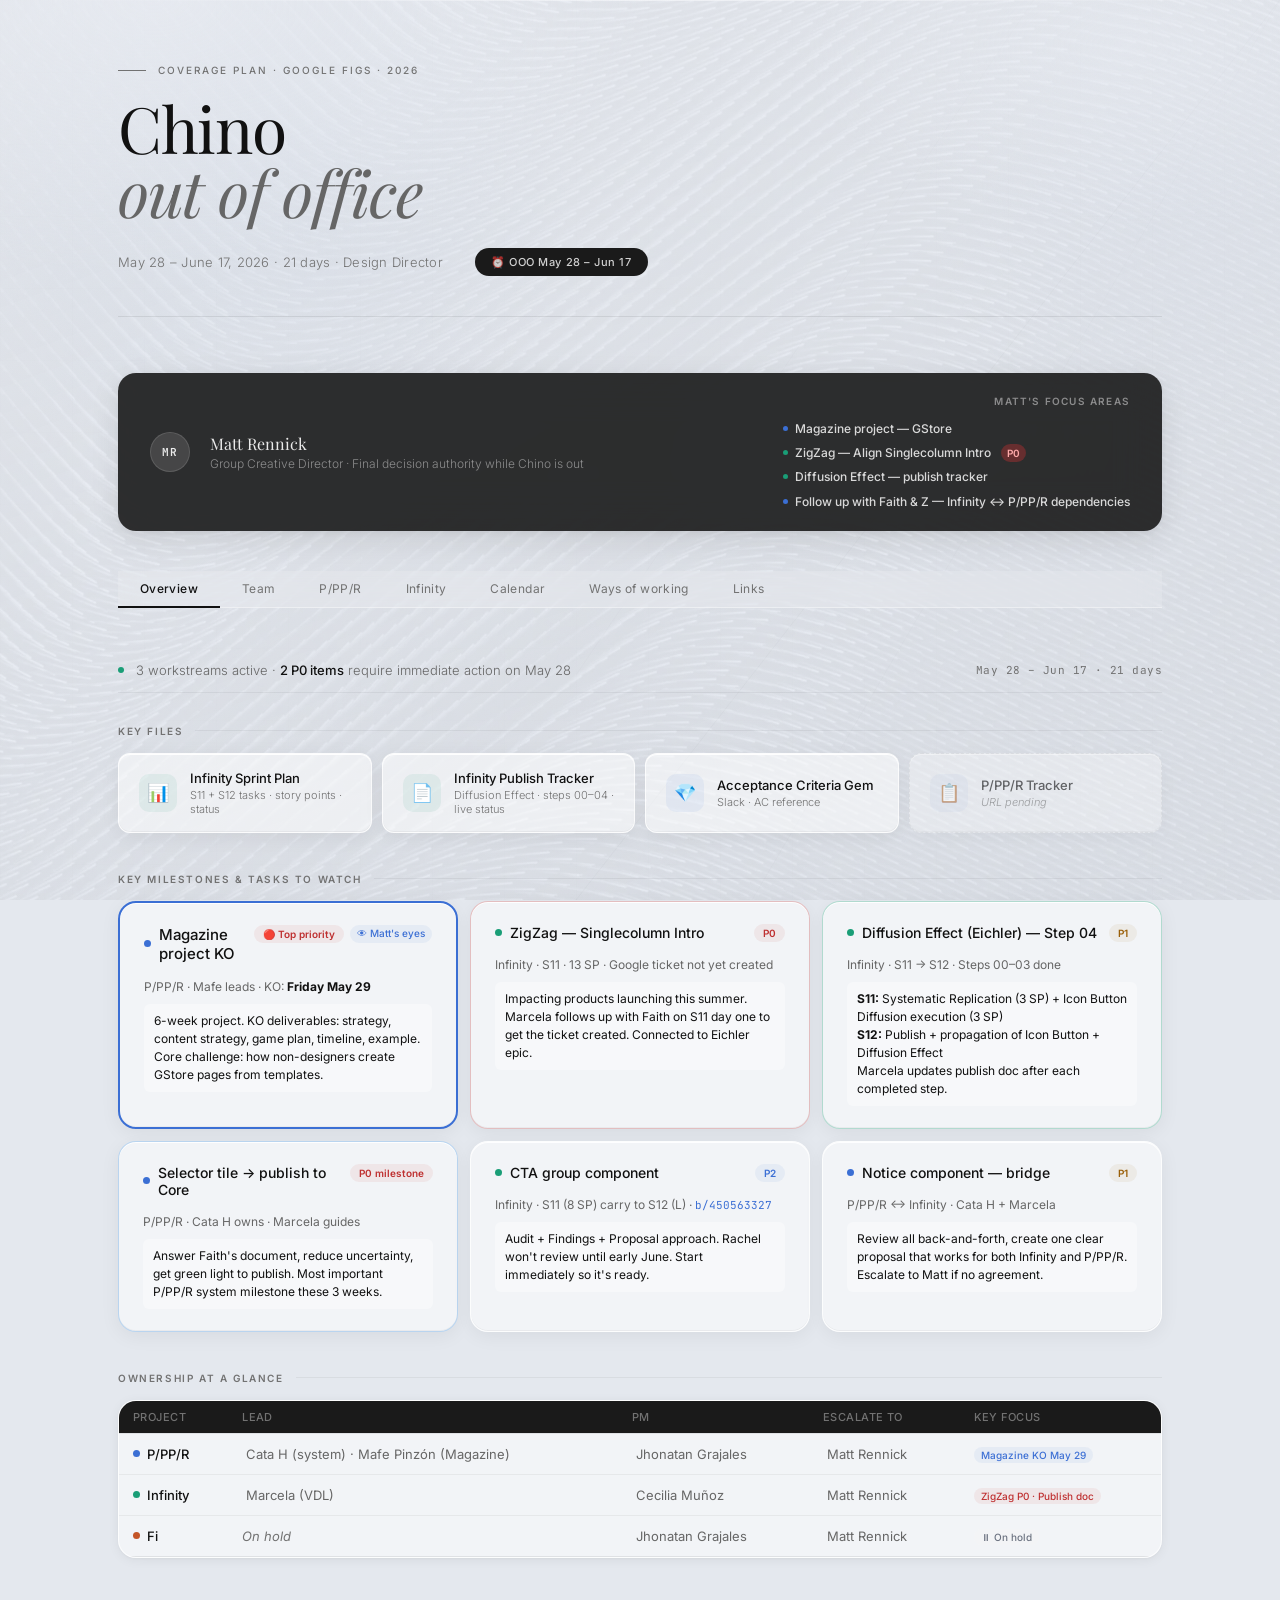
==== commit 6555645d: "Add files via upload" ====
--- a/index.html
+++ b/index.html
@@ -637,7 +637,23 @@
       <div class="esc-name">Matt Rennick</div>
       <div class="esc-role">Group Creative Director · Final decision authority while Chino is out</div>
     </div>
-    <div class="esc-note">All creative &amp; client-facing decisions → Matt<br><strong>Magazine project needs his eyes majority of time</strong></div>
+    <div class="esc-note">
+    <div style="font-size:10px;font-weight:600;letter-spacing:.12em;text-transform:uppercase;color:var(--text-inv-dim);margin-bottom:.625rem;">Matt's focus areas</div>
+    <div style="display:flex;flex-direction:column;gap:5px;">
+      <a href="https://www.figma.com/design/ZjW7p1DX3HbknLsSICBOZi/GStore---Magazine-templates?node-id=1-54261&t=8G1STvZ1eoIYDNbc-1" target="_blank" style="display:flex;align-items:center;gap:7px;text-decoration:none;color:rgba(255,255,255,0.82);font-size:12px;font-weight:500;transition:color .15s;" onmouseover="this.style.color='#fff'" onmouseout="this.style.color='rgba(255,255,255,0.82)'">
+        <span style="width:5px;height:5px;border-radius:50%;background:var(--dot-pppr);flex-shrink:0;"></span>Magazine project — GStore
+      </a>
+      <a href="#" style="display:flex;align-items:center;gap:7px;text-decoration:none;color:rgba(255,255,255,0.82);font-size:12px;font-weight:500;transition:color .15s;" onmouseover="this.style.color='#fff'" onmouseout="this.style.color='rgba(255,255,255,0.82)'">
+        <span style="width:5px;height:5px;border-radius:50%;background:var(--dot-infinity);flex-shrink:0;"></span>ZigZag — Align Singlecolumn Intro <span style="font-size:10px;padding:1px 6px;border-radius:100px;background:rgba(190,48,48,0.4);color:#ffaaaa;margin-left:3px;font-weight:600;">P0</span>
+      </a>
+      <a href="https://docs.google.com/document/d/1LX3JjvRE9AwYok0MAQVxdYtyhIIvmKUEeQ-MvyxWFTo/edit" target="_blank" style="display:flex;align-items:center;gap:7px;text-decoration:none;color:rgba(255,255,255,0.82);font-size:12px;font-weight:500;transition:color .15s;" onmouseover="this.style.color='#fff'" onmouseout="this.style.color='rgba(255,255,255,0.82)'">
+        <span style="width:5px;height:5px;border-radius:50%;background:var(--dot-infinity);flex-shrink:0;"></span>Diffusion Effect — publish tracker
+      </a>
+      <a href="#" style="display:flex;align-items:center;gap:7px;text-decoration:none;color:rgba(255,255,255,0.82);font-size:12px;font-weight:500;transition:color .15s;" onmouseover="this.style.color='#fff'" onmouseout="this.style.color='rgba(255,255,255,0.82)'">
+        <span style="width:5px;height:5px;border-radius:50%;background:var(--dot-pppr);flex-shrink:0;"></span>Follow up with Faith &amp; Z — Infinity ↔ P/PP/R dependencies
+      </a>
+    </div>
+  </div>
   </div>
 
   <!-- TABS -->
@@ -679,11 +695,11 @@
           </div>
         </a>
 
-        <a href="#" class="file-card pending">
+        <a href="https://hugeinc.enterprise.slack.com/archives/D61NLFYLB" target="_blank" class="file-card">
           <div class="file-icon fi-blue">💎</div>
           <div>
             <div class="file-name">Acceptance Criteria Gem</div>
-            <div class="file-desc" style="font-style:italic;">URL pending</div>
+            <div class="file-desc">Slack · AC reference</div>
           </div>
         </a>
 
@@ -1150,44 +1166,51 @@
   <!-- ====== LINKS ====== -->
   <div id="links" class="panel">
     <div class="links-grid">
+
       <div class="link-group">
         <div class="link-group-title"><span class="dot dot-p"></span>P/PP/R</div>
-        <a href="#" class="link-item no-url">🌶️ [WIP] P/PP/R Basis — add URL</a>
-        <a href="#" class="link-item no-url">🌶️ P/PP/R Library — add URL</a>
-        <a href="#" class="link-item no-url">🌶️ P/PP/R Module Development — add URL</a>
+        <a href="https://www.figma.com/design/qiyNJOwssUISJ2gyqM3ng2/-WIP---Google--%F0%9F%8C%B6%EF%B8%8F-P-PP-R-Basis?node-id=2806-8599&t=PWCJBD5LWwNck3Xp-0" target="_blank" class="link-item">🌶️ P/PP/R Basis <span style="font-size:10px;color:var(--text-tertiary);">WIP · Client</span></a>
+        <a href="https://www.figma.com/design/pexpZ1I4rm1qmGAQfayOTn/-Google--P-PP-R-library?node-id=0-1&p=f&t=XXfgoS2NnkiHwZzV-0" target="_blank" class="link-item">🌶️ P/PP/R Library <span style="font-size:10px;color:var(--text-tertiary);">Client</span></a>
+        <a href="https://www.figma.com/design/QSbcI7vKkXzfyuxyEkUIe2/%F0%9F%8C%B6%EF%B8%8F-P-PP-R-Module-Development?node-id=9465-11983&t=UTLiN1R6CzkDarN2-0" target="_blank" class="link-item">🌶️ P/PP/R Module Development <span style="font-size:10px;color:var(--text-tertiary);">Client</span></a>
+        <a href="https://www.figma.com/design/ZjW7p1DX3HbknLsSICBOZi/GStore---Magazine-templates?node-id=1-54261&t=8G1STvZ1eoIYDNbc-1" target="_blank" class="link-item">📰 GStore — Magazine templates <span style="font-size:10px;color:var(--text-tertiary);">Client</span></a>
         <a href="#" class="link-item no-url">Faith's Selector Tile doc — add URL</a>
         <a href="#" class="link-item no-url">Z's Figma comments — add URL</a>
       </div>
+
       <div class="link-group">
         <div class="link-group-title"><span class="dot dot-i"></span>Infinity — Libraries</div>
-        <a href="#" class="link-item no-url">⭐ Infinity Core Library — add URL</a>
-        <a href="#" class="link-item no-url">⭐ Infinity Icons & Logo Library — add URL</a>
-        <a href="#" class="link-item no-url">⭐ Infinity Module Library — add URL</a>
-        <a href="#" class="link-item no-url">⭐ Infinity Community Library — add URL</a>
-        <a href="#" class="link-item no-url">⭐ Infinity Tools Library — add URL</a>
-      </div>
+        <a href="https://www.figma.com/design/av2DsjMRAMX7ufeRs0ao9t/Infinity-Core-Library?version-id=2326471792994632299&node-id=11660-75229&t=nRgfyx63duhzAGxj-0" target="_blank" class="link-item">⭐ Infinity Core Library <span style="font-size:10px;color:var(--text-tertiary);">Google</span></a>
+        <a href="https://www.figma.com/design/DSJwa3swLdEySDFfhjR9Ef/Infinity-Icon---Logo-Library?node-id=1-21&p=f&t=J0fBw9P7FFfcgl4P-0" target="_blank" class="link-item">⭐ Infinity Icons & Logo Library <span style="font-size:10px;color:var(--text-tertiary);">Google</span></a>
+        <a href="https://www.figma.com/design/9tZNEmcuQjydMTCdbiFqEM/Infinity-Module-Library?node-id=565-15654&t=EGgjfPLU0Pe46aoG-0" target="_blank" class="link-item">⭐ Infinity Module Library <span style="font-size:10px;color:var(--text-tertiary);">Google</span></a>
+        <a href="https://www.figma.com/design/qmFen7MoqsSrJdnCsRQG7M/Infinity-Community-Library-Expansion?node-id=5-429&p=f&t=6GpMngS72b6DVfTY-0" target="_blank" class="link-item">⭐ Infinity Community Library <span style="font-size:10px;color:var(--text-tertiary);">Google</span></a>
+        <a href="https://www.figma.com/design/UZQVIY3Ui6UzrqbJw6xpqo/Infinity-Tools-Library?node-id=216-6&p=f&t=8DjBPWADnq24rnwk-0" target="_blank" class="link-item">⭐ Infinity Tools Library <span style="font-size:10px;color:var(--text-tertiary);">Google</span></a>
+      </div>
+
       <div class="link-group">
         <div class="link-group-title"><span class="dot dot-i"></span>Infinity — Files</div>
         <a href="https://docs.google.com/document/d/1LX3JjvRE9AwYok0MAQVxdYtyhIIvmKUEeQ-MvyxWFTo/edit" target="_blank" class="link-item pinned">📄 Diffusion Effect Publish Doc — keep updated</a>
-        <a href="#" class="link-item no-url">[Google] Sandbox / Fi & G-Store (V2) — add URL</a>
-        <a href="#" class="link-item no-url">[Google] Sandbox / Fi & G-Store — add URL</a>
-        <a href="#" class="link-item no-url">5050 w/Broadband Facts — add URL</a>
-        <a href="#" class="link-item no-url">[INTERNAL] Google Fi & G-Store (V4) — add URL</a>
-      </div>
+        <a href="https://www.figma.com/design/d7v1kYBqdh2zSRquzKO93u/-Google--Sandbox---Google-Fi---G-Store--V2-?node-id=165-2313&p=f&t=s1LtQysfN3GaFiNc-0" target="_blank" class="link-item">[Google] Sandbox / Fi & G-Store V2 <span style="font-size:10px;color:var(--text-tertiary);">Client</span></a>
+        <a href="https://www.figma.com/design/skQTstrLZp2fH2IAHQpjTj/-Google--Sandbox---Google-Fi---G-Store?node-id=6867-208168&p=f&t=nyb8rwd8CaweTjmH-0" target="_blank" class="link-item">[Google] Sandbox / Fi & G-Store <span style="font-size:10px;color:var(--text-tertiary);">Client</span></a>
+        <a href="https://www.figma.com/design/zkFNE3qF3qMwZHnuJqqTnw/-Fi-x-Infinity--5050-w--Broadband-Facts?node-id=1-420&p=f&t=DYsC21QwTDVmk1Th-0" target="_blank" class="link-item">5050 w/Broadband Facts <span style="font-size:10px;color:var(--text-tertiary);">Client</span></a>
+        <a href="https://www.figma.com/design/IDwaCD0wT4UGOuCYfaIq9Q/-INTERNAL--Google-Fi---G-Store--V4-?node-id=4176-13784&p=f&t=c2YHkchQWGssLema-0" target="_blank" class="link-item">[INTERNAL] Google Fi & G-Store V4 <span style="font-size:10px;color:var(--text-tertiary);">Internal</span></a>
+        <a href="https://www.figma.com/design/ETm9HGPFiHYxk8KiKF2GmK/-Internal---Google-Fi---G-Store?node-id=538-1607&p=f&t=S4Ew6MTjyee5SnX0-0" target="_blank" class="link-item">[Internal] Google Fi & G-Store <span style="font-size:10px;color:var(--text-tertiary);">Internal</span></a>
+        <a href="https://www.figma.com/design/XbKvH3yRcTide64KBTJBQl/-INTERNAL--Google-Fi---G-Store--V3-?node-id=870-67144&t=JabcTjPg1juHiyca-0" target="_blank" class="link-item">V3 [INTERNAL] Google Fi & G-Store V3 <span style="font-size:10px;color:var(--text-tertiary);">Internal</span></a>
+      </div>
+
       <div class="link-group">
         <div class="link-group-title">📊 Program</div>
         <a href="https://docs.google.com/spreadsheets/d/1kOvWRGLcs3OVXTRf73LlNgkEhHd6trmQbvpQ0vHAn6A/edit" target="_blank" class="link-item">📊 Sprint Planning Sheet</a>
         <a href="https://docs.google.com/presentation/d/1LeYFMKNx5ju-9OaxgY-0BUp4RoQ169C4SuG1nO0-WtY/edit" target="_blank" class="link-item">📋 FiGS Ops Playbook</a>
-        <a href="#" class="link-item no-url">Program Dashboard — add URL</a>
-        <a href="#" class="link-item no-url">FiGS x Huge pgm sync notes — add URL</a>
-        <a href="#" class="link-item no-url">Monthly performance dashboard — add URL</a>
-      </div>
+        <a href="https://hugeinc.enterprise.slack.com/archives/D61NLFYLB" target="_blank" class="link-item">💎 Acceptance Criteria Gem</a>
+      </div>
+
       <div class="link-group">
         <div class="link-group-title">🗂 General</div>
-        <a href="#" class="link-item no-url">[Internal] Fi & Store toolkit — add URL</a>
-        <a href="#" class="link-item no-url">System quality standards — add URL</a>
-        <a href="#" class="link-item no-url">[Internal Infinity] Small Strategy Bites — add URL</a>
-      </div>
+        <a href="https://www.figma.com/design/gDVQBCA724rojqUngO9SnO/%F0%9F%A7%B0---Internal--Fi---Store-toolkit?node-id=15-332&t=y8ozxQ9kqubFfB2q-0" target="_blank" class="link-item">🧰 Fi & Store toolkit <span style="font-size:10px;color:var(--text-tertiary);">Internal</span></a>
+        <a href="https://www.figma.com/design/4NyB3zQeTEjK7ni4VfkRqK/%F0%9F%93%96-System-quality-standards?node-id=279-45073&t=3lfvrhW8GXzDVVWK-0" target="_blank" class="link-item">📖 System quality standards <span style="font-size:10px;color:var(--text-tertiary);">Internal</span></a>
+        <a href="https://www.figma.com/design/RsFOEPhAcMl8A5W4id5RSq/%F0%9F%8D%AC--Internal-Infinity--Small-Strategy-Bites?node-id=75-244&p=f&t=PkR9uBCLMjSj3TuP-0" target="_blank" class="link-item">🍬 Small Strategy Bites <span style="font-size:10px;color:var(--text-tertiary);">Internal</span></a>
+      </div>
+
     </div>
   </div>
 
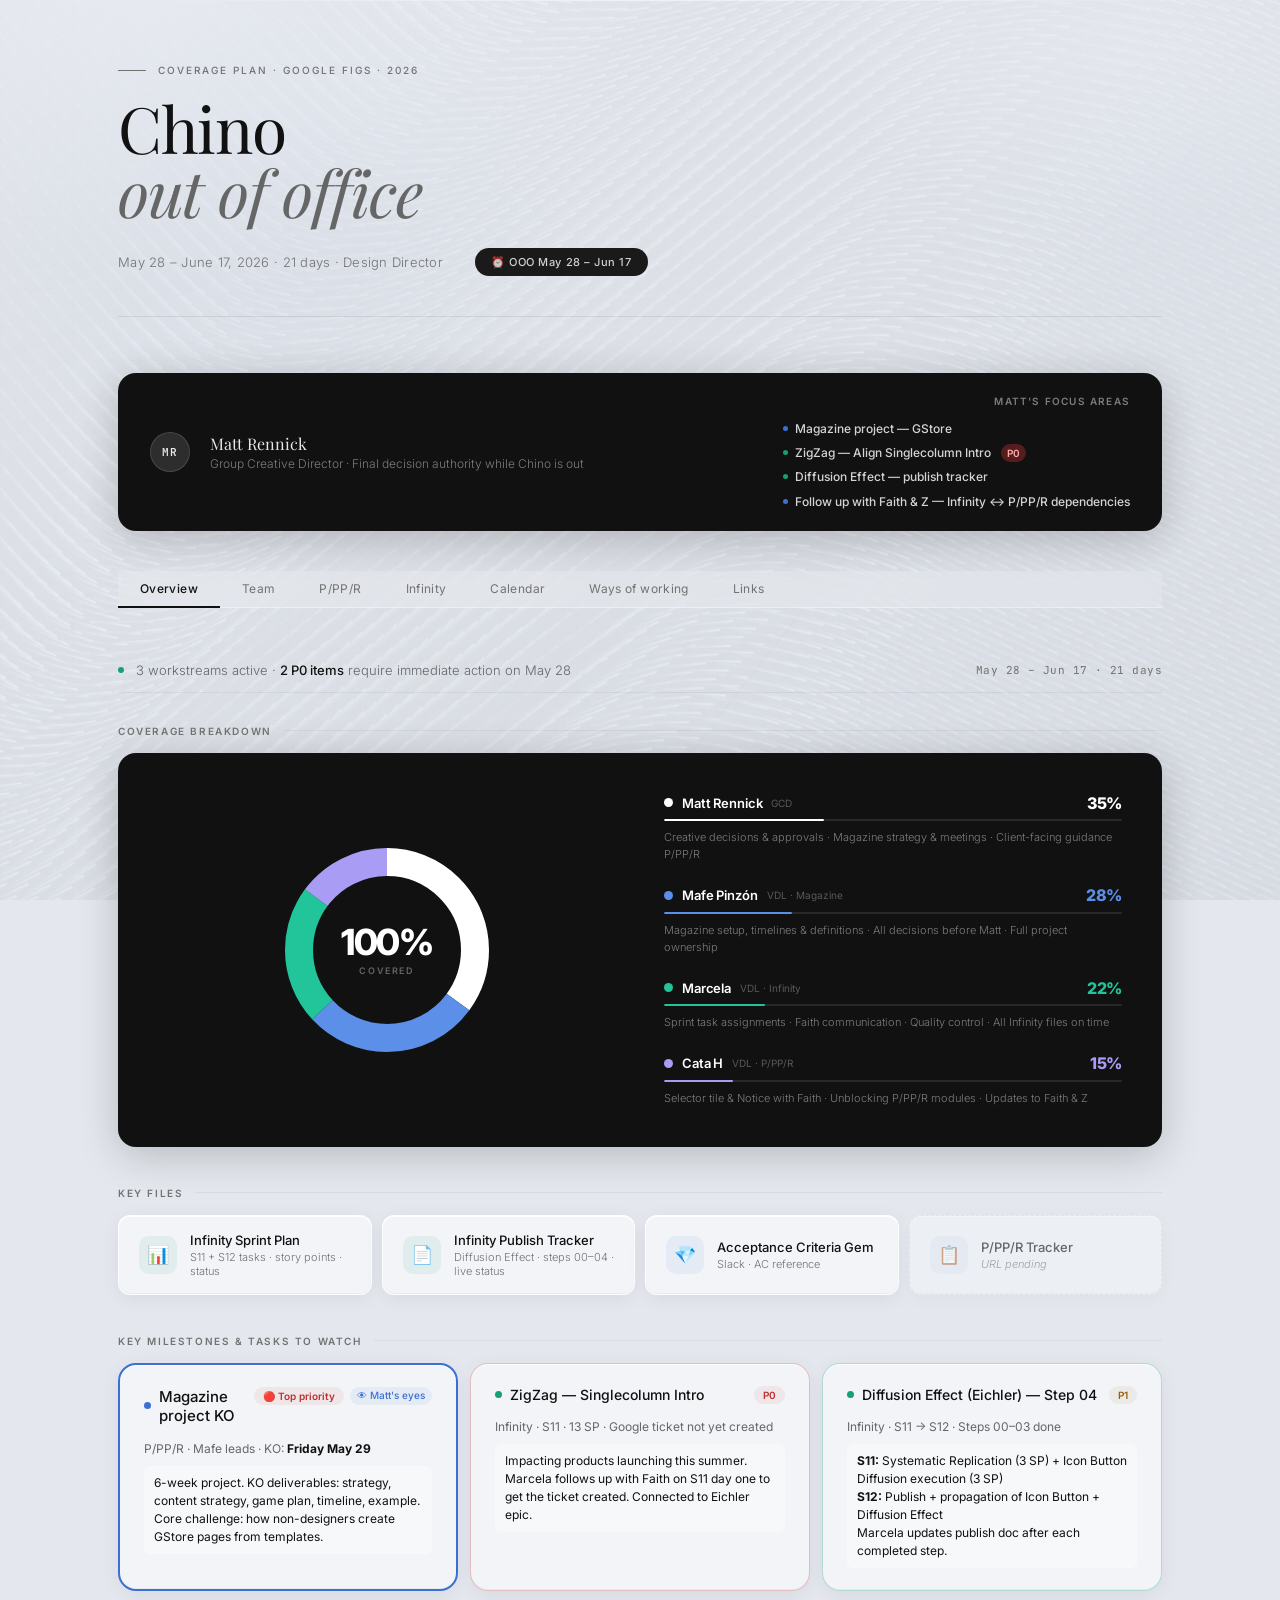
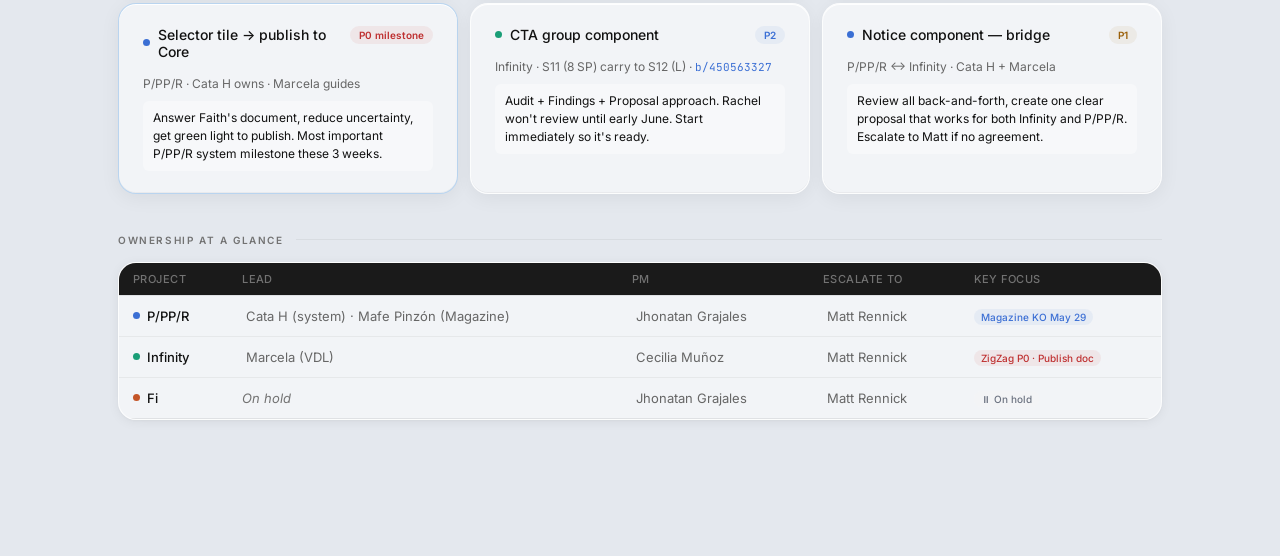
==== commit 573ebea7: "Add files via upload" ====
--- a/index.html
+++ b/index.html
@@ -177,9 +177,7 @@
 
 /* ── ESC BAR — card on background ── */
 .esc-bar {
-  background: rgba(20,20,20,0.88);
-  backdrop-filter: blur(20px) saturate(1.2);
-  -webkit-backdrop-filter: blur(20px) saturate(1.2);
+  background: #111111;
   border-radius: var(--radius-lg);
   padding: 1.25rem 2rem;
   margin-bottom: 2.5rem;
@@ -187,7 +185,7 @@
   align-items: center;
   gap: 1.25rem;
   flex-wrap: wrap;
-  box-shadow: var(--shadow-md);
+  box-shadow: 0 8px 40px rgba(0,0,0,0.2);
   animation: fadeUp .5s .05s ease both;
 }
 .esc-av {
@@ -674,6 +672,151 @@
       <div class="status-text">3 workstreams active · <strong>2 P0 items</strong> require immediate action on May 28</div>
       <div class="status-date">May 28 – Jun 17 · 21 days</div>
     </div>
+
+    <div class="sec">
+      <div class="sl">Coverage breakdown</div>
+      <div style="background:#111111;border-radius:var(--radius-lg);padding:2.5rem;box-shadow:0 8px 40px rgba(0,0,0,0.2);">
+        <div style="display:grid;grid-template-columns:1fr 1fr;gap:3rem;align-items:center;">
+
+          <!-- Animated donut chart -->
+          <div style="display:flex;justify-content:center;align-items:center;">
+            <div style="position:relative;width:240px;height:240px;">
+              <svg id="coverage-chart" viewBox="0 0 240 240" width="240" height="240" style="transform:rotate(-90deg);">
+                <!-- background track -->
+                <circle cx="120" cy="120" r="88" fill="none" stroke="rgba(255,255,255,0.06)" stroke-width="28"/>
+                <!-- Matt 35% white -->
+                <circle id="seg-matt" cx="120" cy="120" r="88" fill="none" stroke="#FFFFFF" stroke-width="28" stroke-linecap="butt"
+                  stroke-dasharray="0 552.92" stroke-dashoffset="0"
+                  style="transition:stroke-dasharray 1s cubic-bezier(.4,0,.2,1) 0s;"/>
+                <!-- Mafe 28% blue -->
+                <circle id="seg-mafe" cx="120" cy="120" r="88" fill="none" stroke="#5B8FE8" stroke-width="28" stroke-linecap="butt"
+                  stroke-dasharray="0 552.92" stroke-dashoffset="-193.52"
+                  style="transition:stroke-dasharray 1s cubic-bezier(.4,0,.2,1) .15s, stroke-dashoffset 0s;"/>
+                <!-- Marcela 22% green -->
+                <circle id="seg-marce" cx="120" cy="120" r="88" fill="none" stroke="#22C49A" stroke-width="28" stroke-linecap="butt"
+                  stroke-dasharray="0 552.92" stroke-dashoffset="-348.34"
+                  style="transition:stroke-dasharray 1s cubic-bezier(.4,0,.2,1) .3s, stroke-dashoffset 0s;"/>
+                <!-- Cata 15% purple -->
+                <circle id="seg-cata" cx="120" cy="120" r="88" fill="none" stroke="#A89CF5" stroke-width="28" stroke-linecap="butt"
+                  stroke-dasharray="0 552.92" stroke-dashoffset="-469.98"
+                  style="transition:stroke-dasharray 1s cubic-bezier(.4,0,.2,1) .45s, stroke-dashoffset 0s;"/>
+              </svg>
+              <!-- Center -->
+              <div style="position:absolute;inset:0;display:flex;flex-direction:column;align-items:center;justify-content:center;">
+                <div style="font-family:'Inter',sans-serif;font-size:36px;font-weight:800;color:#FFFFFF;line-height:1;letter-spacing:-.03em;">100%</div>
+                <div style="font-size:9px;font-weight:600;letter-spacing:.18em;text-transform:uppercase;color:rgba(255,255,255,0.35);margin-top:5px;">covered</div>
+              </div>
+            </div>
+          </div>
+
+          <!-- Legend -->
+          <div style="display:flex;flex-direction:column;gap:1.375rem;">
+
+            <!-- Matt -->
+            <div class="cov-row" data-pct="35">
+              <div style="display:flex;align-items:center;justify-content:space-between;margin-bottom:.4rem;">
+                <div style="display:flex;align-items:center;gap:9px;">
+                  <div style="width:9px;height:9px;border-radius:50%;background:#FFFFFF;flex-shrink:0;"></div>
+                  <span style="font-size:13px;font-weight:600;color:#FFFFFF;letter-spacing:-.01em;">Matt Rennick</span>
+                  <span style="font-size:10px;color:rgba(255,255,255,0.3);font-weight:400;">GCD</span>
+                </div>
+                <span style="font-family:'Inter',sans-serif;font-size:16px;font-weight:800;color:#FFFFFF;letter-spacing:-.02em;">35%</span>
+              </div>
+              <div style="height:2px;background:rgba(255,255,255,0.1);border-radius:2px;margin-bottom:.5rem;overflow:hidden;">
+                <div class="cov-bar" style="width:0%;height:100%;background:#FFFFFF;border-radius:2px;transition:width 1.2s cubic-bezier(.4,0,.2,1);"></div>
+              </div>
+              <div style="font-size:11px;color:rgba(255,255,255,0.45);font-weight:300;line-height:1.55;">Creative decisions &amp; approvals · Magazine strategy &amp; meetings · Client-facing guidance P/PP/R</div>
+            </div>
+
+            <!-- Mafe -->
+            <div class="cov-row" data-pct="28">
+              <div style="display:flex;align-items:center;justify-content:space-between;margin-bottom:.4rem;">
+                <div style="display:flex;align-items:center;gap:9px;">
+                  <div style="width:9px;height:9px;border-radius:50%;background:#5B8FE8;flex-shrink:0;"></div>
+                  <span style="font-size:13px;font-weight:600;color:#FFFFFF;letter-spacing:-.01em;">Mafe Pinzón</span>
+                  <span style="font-size:10px;color:rgba(255,255,255,0.3);font-weight:400;">VDL · Magazine</span>
+                </div>
+                <span style="font-family:'Inter',sans-serif;font-size:16px;font-weight:800;color:#5B8FE8;letter-spacing:-.02em;">28%</span>
+              </div>
+              <div style="height:2px;background:rgba(255,255,255,0.1);border-radius:2px;margin-bottom:.5rem;overflow:hidden;">
+                <div class="cov-bar" style="width:0%;height:100%;background:#5B8FE8;border-radius:2px;transition:width 1.2s cubic-bezier(.4,0,.2,1) .15s;"></div>
+              </div>
+              <div style="font-size:11px;color:rgba(255,255,255,0.45);font-weight:300;line-height:1.55;">Magazine setup, timelines &amp; definitions · All decisions before Matt · Full project ownership</div>
+            </div>
+
+            <!-- Marcela -->
+            <div class="cov-row" data-pct="22">
+              <div style="display:flex;align-items:center;justify-content:space-between;margin-bottom:.4rem;">
+                <div style="display:flex;align-items:center;gap:9px;">
+                  <div style="width:9px;height:9px;border-radius:50%;background:#22C49A;flex-shrink:0;"></div>
+                  <span style="font-size:13px;font-weight:600;color:#FFFFFF;letter-spacing:-.01em;">Marcela</span>
+                  <span style="font-size:10px;color:rgba(255,255,255,0.3);font-weight:400;">VDL · Infinity</span>
+                </div>
+                <span style="font-family:'Inter',sans-serif;font-size:16px;font-weight:800;color:#22C49A;letter-spacing:-.02em;">22%</span>
+              </div>
+              <div style="height:2px;background:rgba(255,255,255,0.1);border-radius:2px;margin-bottom:.5rem;overflow:hidden;">
+                <div class="cov-bar" style="width:0%;height:100%;background:#22C49A;border-radius:2px;transition:width 1.2s cubic-bezier(.4,0,.2,1) .3s;"></div>
+              </div>
+              <div style="font-size:11px;color:rgba(255,255,255,0.45);font-weight:300;line-height:1.55;">Sprint task assignments · Faith communication · Quality control · All Infinity files on time</div>
+            </div>
+
+            <!-- Cata -->
+            <div class="cov-row" data-pct="15">
+              <div style="display:flex;align-items:center;justify-content:space-between;margin-bottom:.4rem;">
+                <div style="display:flex;align-items:center;gap:9px;">
+                  <div style="width:9px;height:9px;border-radius:50%;background:#A89CF5;flex-shrink:0;"></div>
+                  <span style="font-size:13px;font-weight:600;color:#FFFFFF;letter-spacing:-.01em;">Cata H</span>
+                  <span style="font-size:10px;color:rgba(255,255,255,0.3);font-weight:400;">VDL · P/PP/R</span>
+                </div>
+                <span style="font-family:'Inter',sans-serif;font-size:16px;font-weight:800;color:#A89CF5;letter-spacing:-.02em;">15%</span>
+              </div>
+              <div style="height:2px;background:rgba(255,255,255,0.1);border-radius:2px;margin-bottom:.5rem;overflow:hidden;">
+                <div class="cov-bar" style="width:0%;height:100%;background:#A89CF5;border-radius:2px;transition:width 1.2s cubic-bezier(.4,0,.2,1) .45s;"></div>
+              </div>
+              <div style="font-size:11px;color:rgba(255,255,255,0.45);font-weight:300;line-height:1.55;">Selector tile &amp; Notice with Faith · Unblocking P/PP/R modules · Updates to Faith &amp; Z</div>
+            </div>
+
+          </div>
+        </div>
+      </div>
+    </div>
+
+    <script>
+    (function(){
+      const circ = 552.92;
+      const segs = [
+        {id:'seg-matt',  len:193.52, offset:0},
+        {id:'seg-mafe',  len:154.82, offset:-193.52},
+        {id:'seg-marce', len:121.64, offset:-348.34},
+        {id:'seg-cata',  len:82.94,  offset:-469.98},
+      ];
+      function animate(){
+        segs.forEach((s,i) => {
+          const el = document.getElementById(s.id);
+          if(!el) return;
+          const gap = circ - s.len;
+          setTimeout(() => {
+            el.style.strokeDasharray = s.len + ' ' + gap;
+            el.style.strokeDashoffset = s.offset;
+          }, i * 150);
+        });
+        // animate bars
+        document.querySelectorAll('.cov-bar').forEach((bar, i) => {
+          const row = bar.closest('.cov-row');
+          const pct = row ? row.dataset.pct : 0;
+          setTimeout(() => { bar.style.width = pct + '%'; }, i * 150);
+        });
+      }
+      // Trigger when overview tab is visible
+      const observer = new IntersectionObserver((entries) => {
+        entries.forEach(e => { if(e.isIntersecting){ animate(); observer.disconnect(); }});
+      }, {threshold: 0.3});
+      const chart = document.getElementById('coverage-chart');
+      if(chart) observer.observe(chart);
+      // Also trigger if already visible on load
+      setTimeout(animate, 400);
+    })();
+    </script>
 
     <div class="sec">
       <div class="sl">Key files</div>
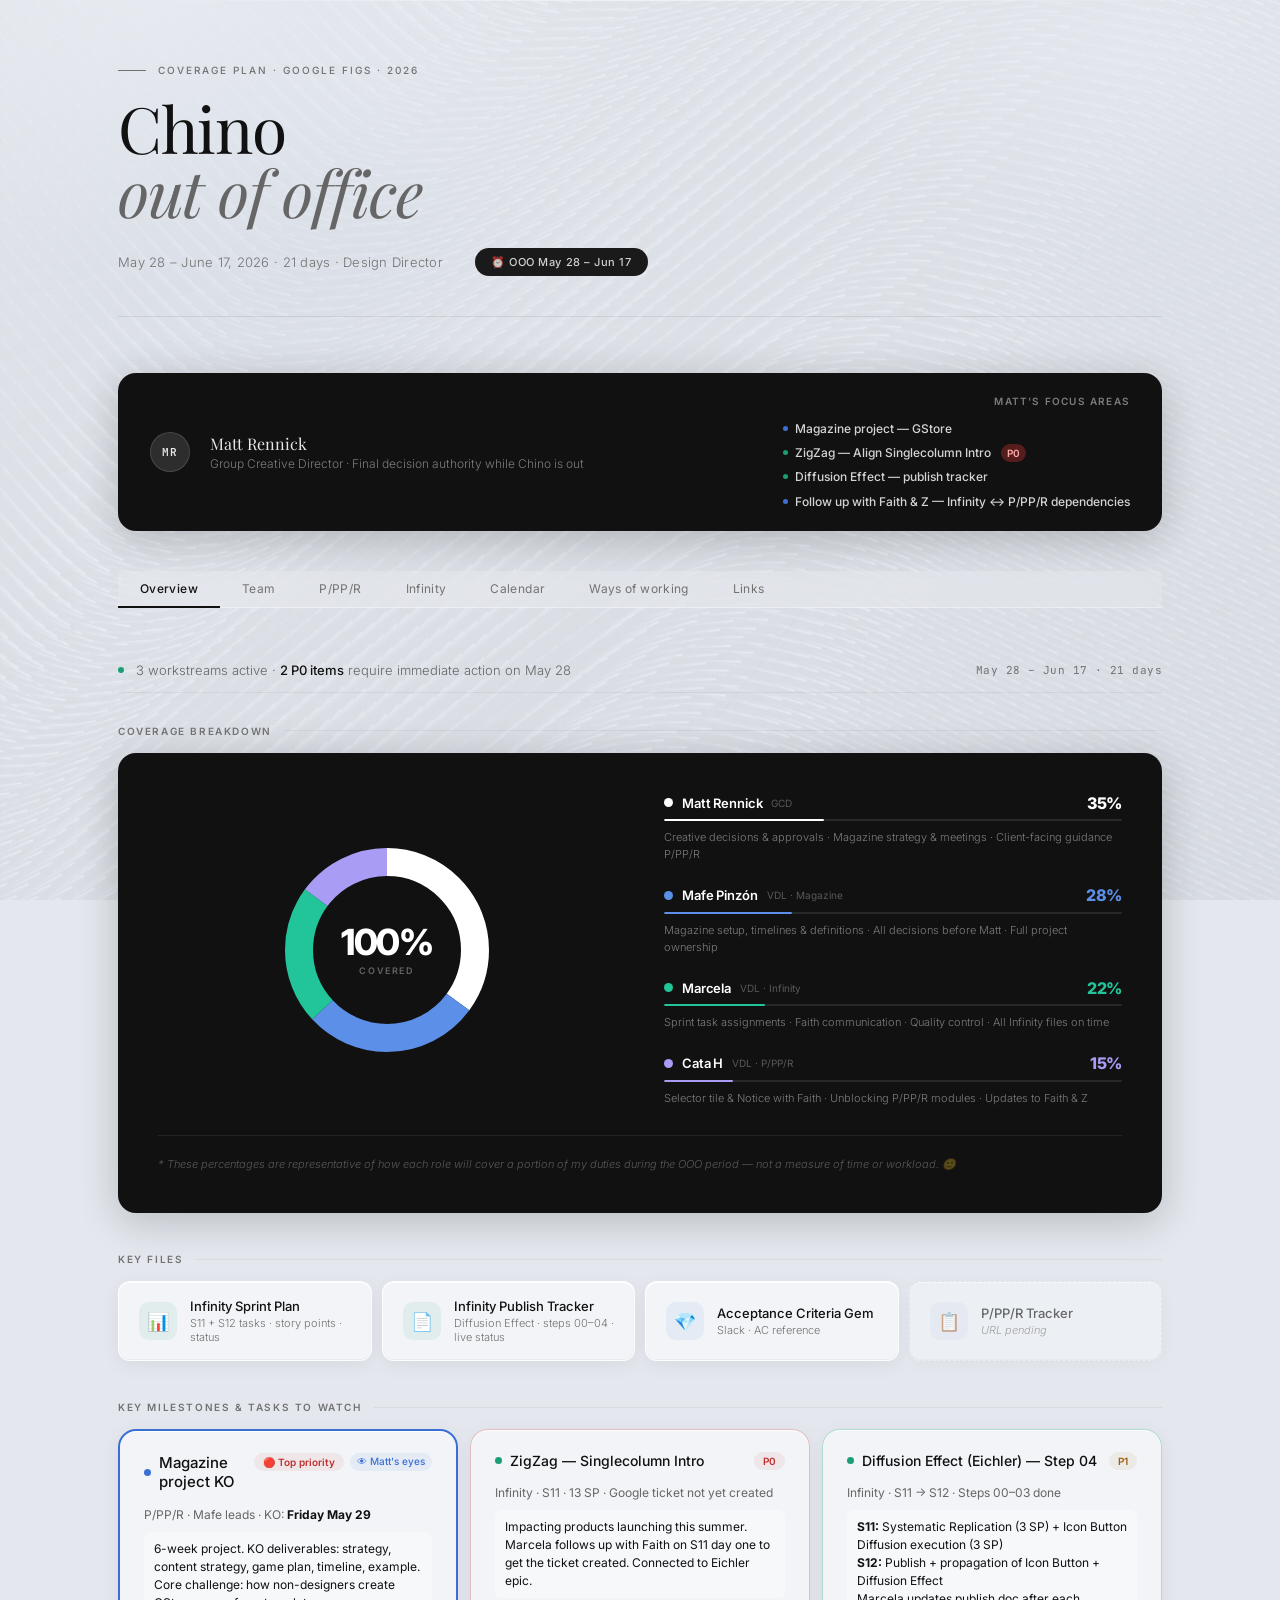
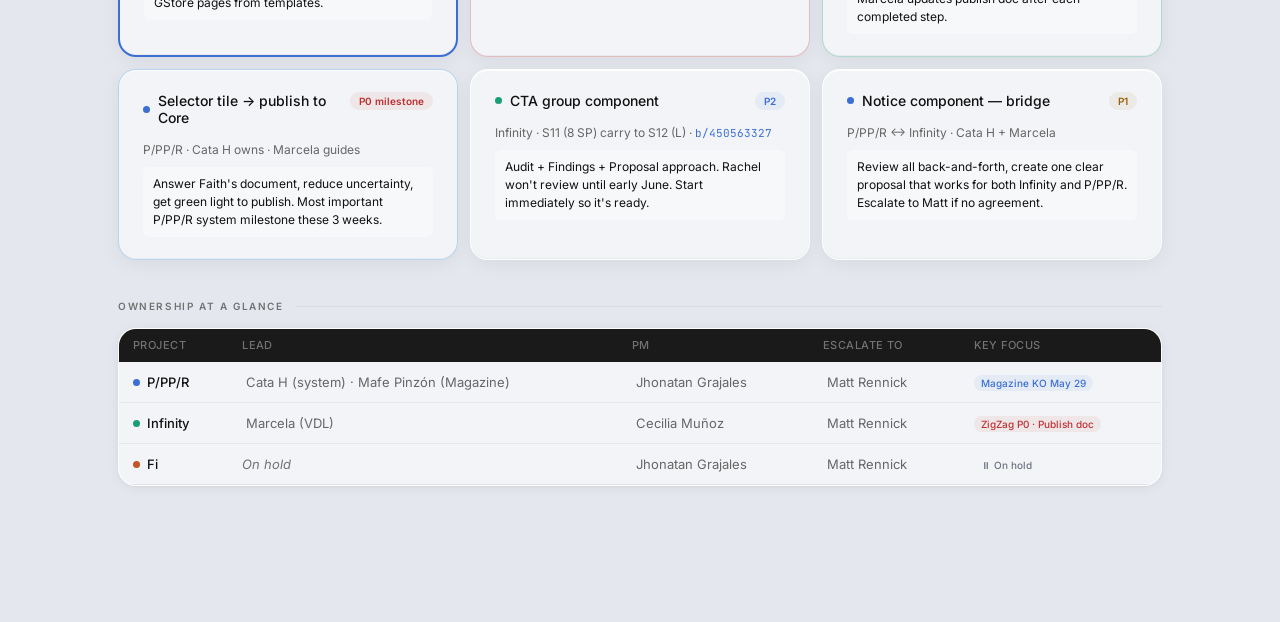
==== commit e47f5688: "Add files via upload" ====
--- a/index.html
+++ b/index.html
@@ -777,6 +777,9 @@
             </div>
 
           </div>
+        </div>
+        <div style="margin-top:1.75rem;padding-top:1.25rem;border-top:1px solid rgba(255,255,255,0.08);font-size:11px;color:rgba(255,255,255,0.3);font-weight:300;line-height:1.6;font-style:italic;">
+          * These percentages are representative of how each role will cover a portion of my duties during the OOO period — not a measure of time or workload. 🙂
         </div>
       </div>
     </div>
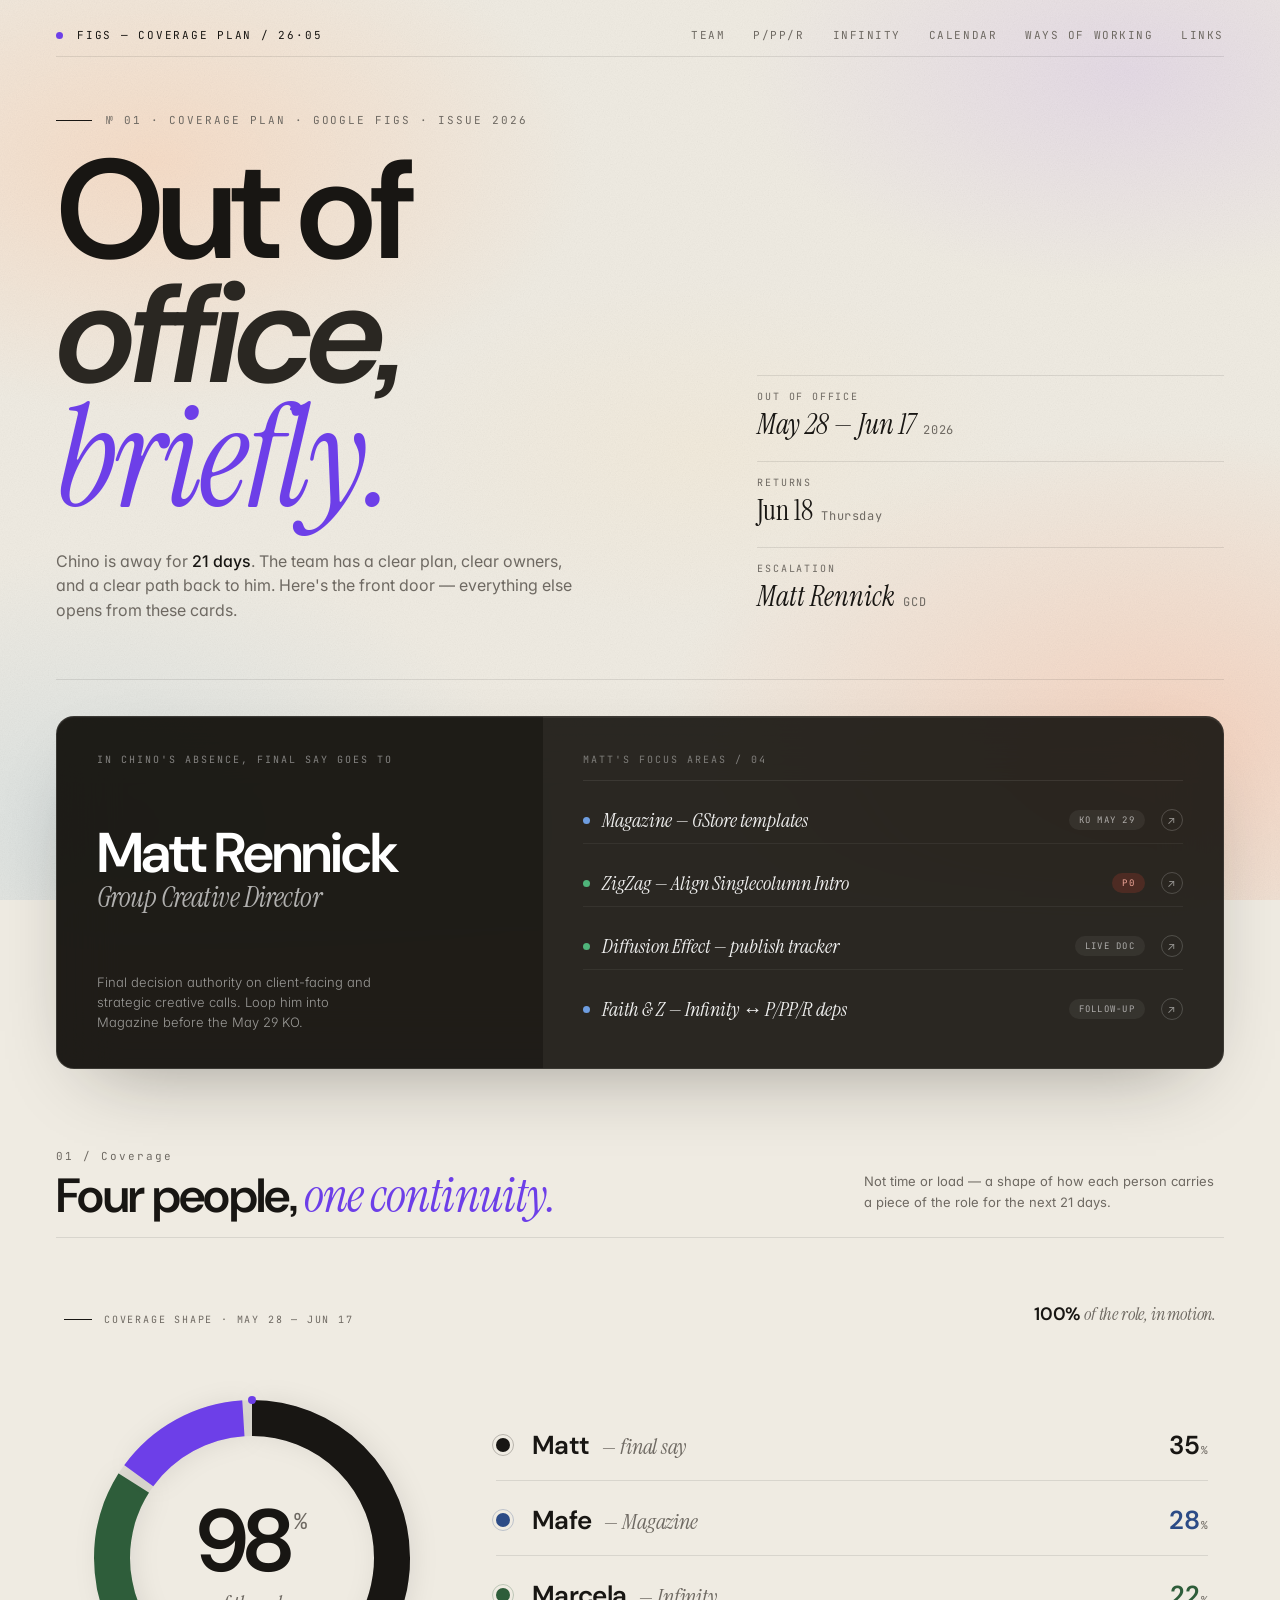
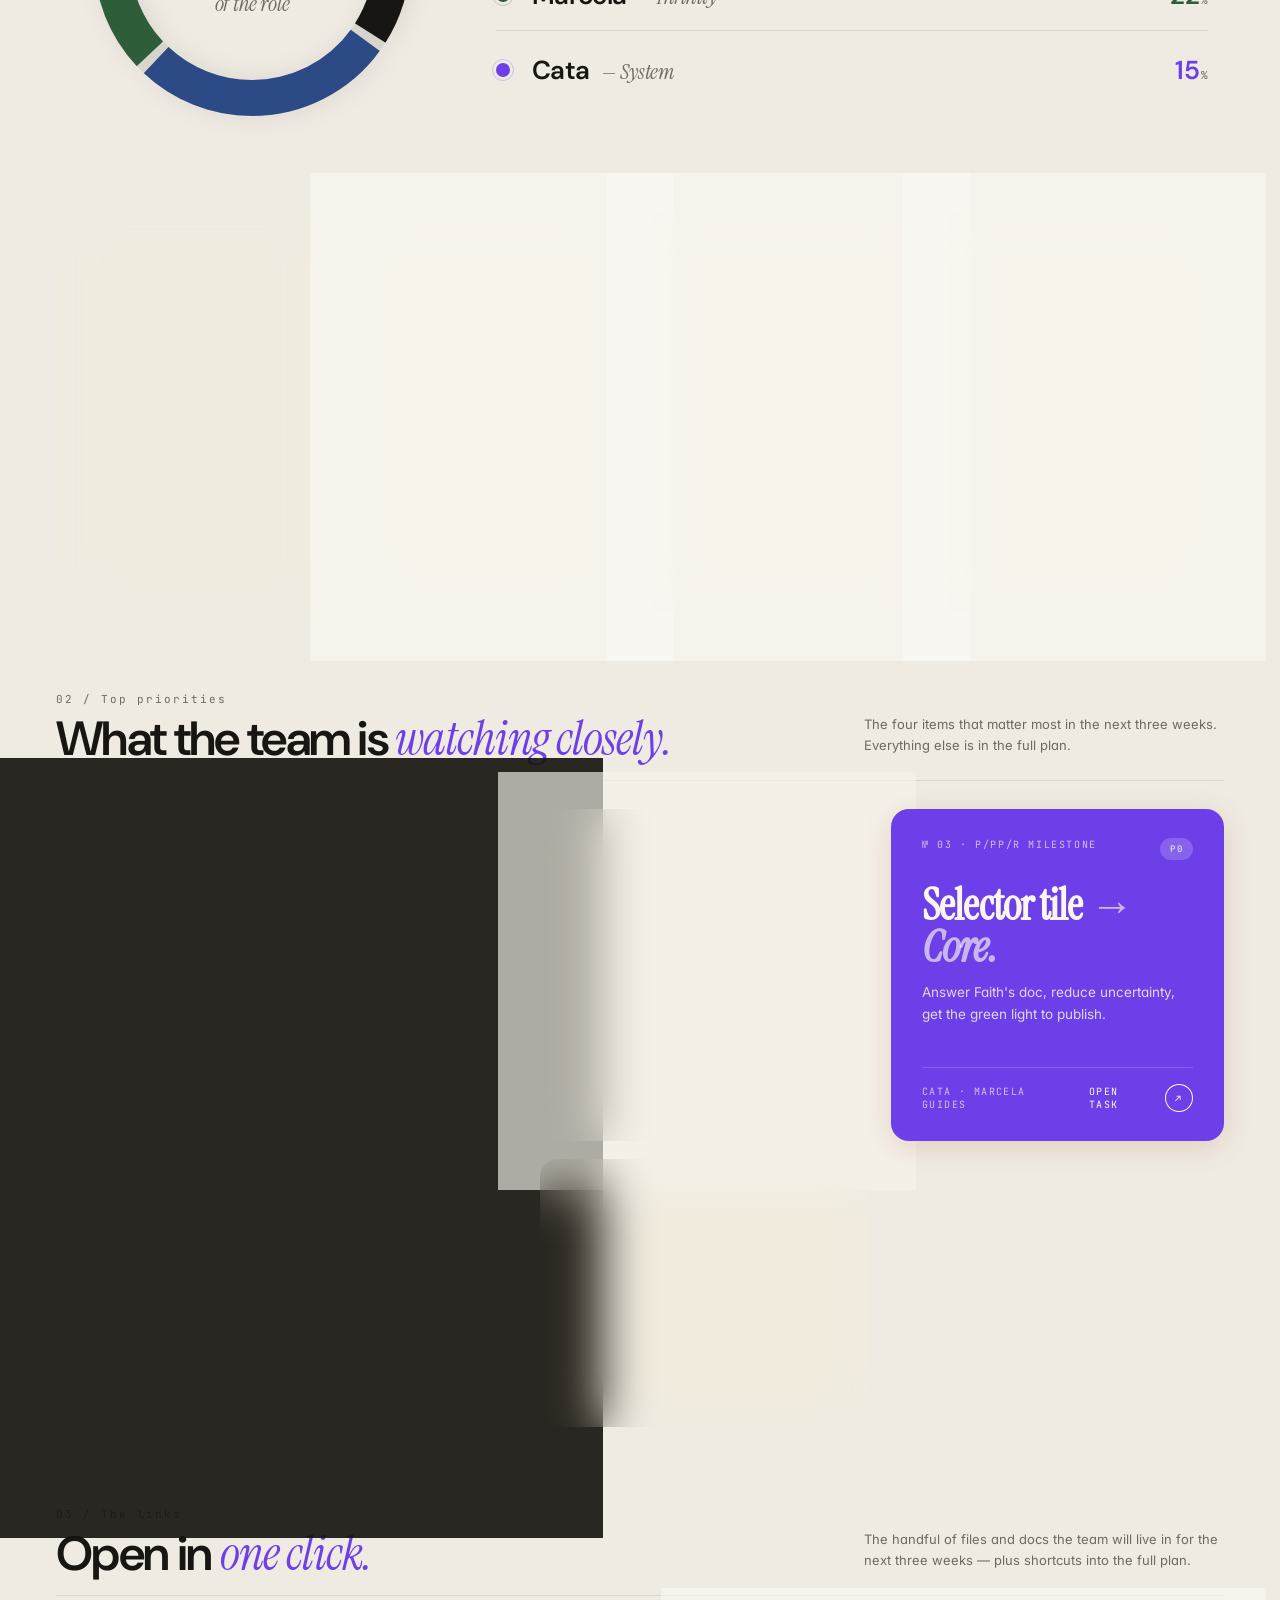
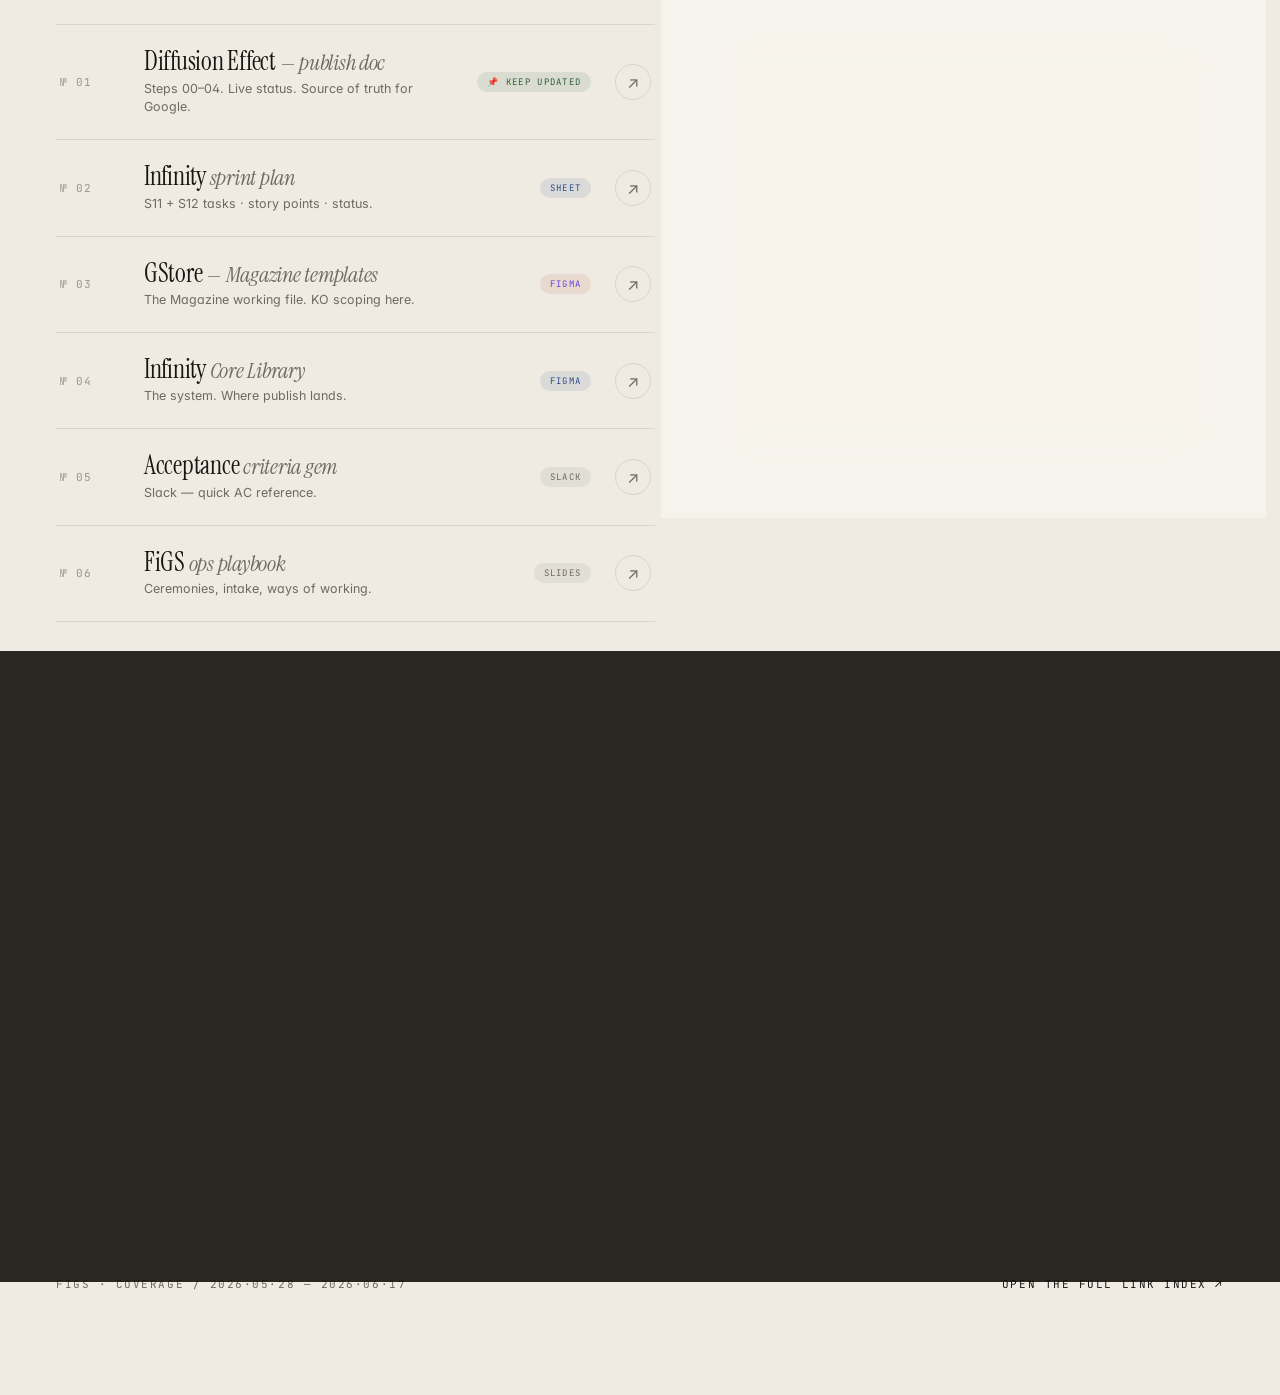
==== commit 3abf6643: "Add files via upload" ====
--- a/index.html
+++ b/index.html
@@ -3,1372 +3,1715 @@
 <head>
 <meta charset="UTF-8">
 <meta name="viewport" content="width=device-width, initial-scale=1.0">
-<title>FiGS Coverage Plan — May 28 – Jun 17, 2026</title>
-<link href="https://fonts.googleapis.com/css2?family=Playfair+Display:ital,wght@0,400;0,500;0,700;1,400;1,500&family=Inter:wght@300;400;500;600&family=JetBrains+Mono:wght@400;500&display=swap" rel="stylesheet">
+<title>Coverage Plan — Chino OOO · May 28 – Jun 17, 2026</title>
+<link rel="preconnect" href="https://fonts.googleapis.com">
+<link rel="preconnect" href="https://fonts.gstatic.com" crossorigin>
+<link href="https://fonts.googleapis.com/css2?family=DM+Sans:ital,wght@0,500;0,600;0,700;1,500;1,600&family=Instrument+Serif:ital@0;1&family=Inter:wght@300;400;500;600;700&family=JetBrains+Mono:wght@400;500&display=swap" rel="stylesheet">
 <style>
+@font-face {
+  font-family: 'Matter';
+  src: url('fonts/Matter-SemiBold.otf') format('opentype');
+  font-weight: 600;
+  font-style: normal;
+  font-display: swap;
+}
+
 :root {
-  --bg: #E4E8EE;
-  --surface: rgba(255,255,255,0.55);
-  --surface-solid: #F0F2F5;
-  --surface-2: rgba(255,255,255,0.35);
-  --surface-dark: #1A1A1A;
-  --border: rgba(0,0,0,0.08);
-  --border-light: rgba(0,0,0,0.05);
-  --text-primary: #111111;
-  --text-secondary: #666666;
-  --text-tertiary: #727272;
-  --text-inv: rgba(255,255,255,0.9);
-  --text-inv-dim: rgba(255,255,255,0.45);
-  --dot-pppr: #3B6FD4;
-  --dot-infinity: #1A9E77;
-  --dot-fi: #C45528;
-  --accent-green: #1A9E77;
-  --accent-green-bg: rgba(26,158,119,0.08);
-  --accent-blue: #3B6FD4;
-  --accent-blue-bg: rgba(59,111,212,0.07);
-  --accent-amber: #9A5F08;
-  --accent-amber-bg: rgba(154,95,8,0.07);
-  --accent-red: #BE3030;
-  --accent-red-bg: rgba(190,48,48,0.07);
-  --shadow-xs: 0 1px 3px rgba(0,0,0,0.05);
-  --shadow-sm: 0 2px 12px rgba(0,0,0,0.06), 0 1px 3px rgba(0,0,0,0.04);
-  --shadow-md: 0 8px 30px rgba(0,0,0,0.09), 0 2px 8px rgba(0,0,0,0.05);
-  --radius-sm: 6px;
-  --radius-md: 12px;
-  --radius-lg: 18px;
-  --radius-xl: 22px;
-}
-
-*, *::before, *::after { box-sizing: border-box; margin: 0; padding: 0; }
+  --paper:      #EFEBE2;
+  --paper-2:    #E7E2D6;
+  --ink:        #181613;
+  --ink-2:      #2A2722;
+  --muted:      #6E6962;
+  --muted-2:    #9A958B;
+  --rule:       rgba(24,22,19,0.10);
+  --rule-soft:  rgba(24,22,19,0.06);
+  --card:       #FBFAF6;
+  --card-2:     #F6F3EB;
+  --dark:       #14120E;
+  --accent:     #6D3FE8;   /* deep purple */
+  --accent-2:   #2E5D3A;   /* forest */
+  --accent-3:   #2C4B86;   /* deep blue */
+  --accent-4:   #8C6CD5;   /* dusty violet */
+  --warn:       #B43D2C;
+  --serif:      'Instrument Serif', 'Times New Roman', serif;
+  --sans:       'Inter', -apple-system, BlinkMacSystemFont, sans-serif;
+  --gsans:      'Google Sans', 'Product Sans', 'DM Sans', -apple-system, BlinkMacSystemFont, sans-serif;
+  --display:    'Matter', 'Inter', sans-serif;
+  --mono:       'JetBrains Mono', ui-monospace, monospace;
+}
+
+* { box-sizing: border-box; margin: 0; padding: 0; }
+
+html, body {
+  background: var(--paper);
+  color: var(--ink);
+  font-family: var(--sans);
+  -webkit-font-smoothing: antialiased;
+  font-feature-settings: "ss01", "cv11";
+  font-variant-ligatures: common-ligatures;
+}
 
 body {
-  font-family: 'Inter', sans-serif;
-  background-color: var(--bg);
-  color: var(--text-primary);
+  background:
+    radial-gradient(ellipse 55% 45% at 12% 18%,  rgba(255, 196, 156, 0.38) 0%, transparent 62%),
+    radial-gradient(ellipse 50% 40% at 88% 8%,   rgba(196, 168, 235, 0.26) 0%, transparent 60%),
+    radial-gradient(ellipse 65% 55% at 92% 82%,  rgba(255, 168, 130, 0.34) 0%, transparent 62%),
+    radial-gradient(ellipse 55% 50% at 8% 92%,   rgba(168, 200, 220, 0.28) 0%, transparent 62%),
+    radial-gradient(ellipse 45% 35% at 55% 50%,  rgba(244, 232, 210, 0.40) 0%, transparent 55%),
+    var(--paper);
+  background-attachment: fixed;
   min-height: 100vh;
-  -webkit-font-smoothing: antialiased;
-}
-
-/* fixed texture background */
+}
+
+/* paper grain */
 body::before {
   content: '';
   position: fixed;
   inset: 0;
-  z-index: 0;
-  background-image: url("[data-uri]");
-  background-size: cover;
-  background-position: center;
-  opacity: 0.45;
+  background-image: url("data:image/svg+xml;utf8,<svg xmlns='http://www.w3.org/2000/svg' width='240' height='240'><filter id='n'><feTurbulence type='fractalNoise' baseFrequency='0.85' numOctaves='2' stitchTiles='stitch'/><feColorMatrix type='saturate' values='0'/></filter><rect width='100%' height='100%' filter='url(%23n)' opacity='0.55'/></svg>");
+  opacity: 0.18;
+  mix-blend-mode: multiply;
   pointer-events: none;
-}
-
-/* overlay gradient to keep text readable */
-body::after {
+  z-index: 1;
+}
+
+a { color: inherit; text-decoration: none; }
+
+.shell {
+  position: relative;
+  z-index: 2;
+  max-width: 1320px;
+  margin: 0 auto;
+  padding: 28px 56px 80px;
+}
+
+/* ────────── TOP BAR ────────── */
+.topbar {
+  display: flex;
+  align-items: center;
+  justify-content: space-between;
+  padding-bottom: 14px;
+  border-bottom: 1px solid var(--rule);
+  margin-bottom: 56px;
+}
+.brand {
+  font-family: var(--mono);
+  font-size: 11px;
+  letter-spacing: 0.16em;
+  text-transform: uppercase;
+  color: var(--ink);
+  display: flex; align-items: center; gap: 14px;
+}
+.brand .b-dot { width: 7px; height: 7px; border-radius: 50%; background: var(--accent); display: inline-block; }
+.topbar nav {
+  display: flex;
+  gap: 28px;
+  font-size: 11px;
+  font-family: var(--mono);
+  letter-spacing: 0.14em;
+  text-transform: uppercase;
+  color: var(--muted);
+}
+.topbar nav a { transition: color .15s; }
+.topbar nav a:hover { color: var(--ink); }
+
+/* ────────── HERO ────────── */
+.hero {
+  display: grid;
+  grid-template-columns: minmax(0, 1.4fr) minmax(0, 1fr);
+  gap: 48px;
+  align-items: end;
+  margin-bottom: 28px;
+}
+.hero-eyebrow {
+  font-family: var(--mono);
+  font-size: 11px;
+  letter-spacing: 0.18em;
+  text-transform: uppercase;
+  color: var(--muted);
+  margin-bottom: 22px;
+  display: flex; align-items: center; gap: 14px;
+}
+.hero-eyebrow::before {
   content: '';
-  position: fixed;
-  inset: 0;
-  z-index: 0;
-  background:
-    linear-gradient(160deg, rgba(235,238,244,0.55) 0%, rgba(220,225,234,0.35) 100%),
-    radial-gradient(ellipse 70% 55% at 12% 0%, rgba(235,238,244,0.6) 0%, transparent 55%),
-    radial-gradient(ellipse 50% 40% at 88% 5%, rgba(235,238,244,0.45) 0%, transparent 50%);
-  pointer-events: none;
-}
-
-/* hero background canvas */
-.hero-bg {
-  position: fixed;
-  top: 0; left: 0; right: 0;
-  height: 100vh;
-  pointer-events: none;
-  z-index: 0;
+  width: 36px; height: 1px;
+  background: var(--ink);
+}
+.hero-title {
+  font-family: var(--gsans);
+  font-weight: 600;
+  font-size: clamp(56px, 11vw, 168px);
+  line-height: 0.88;
+  letter-spacing: -0.04em;
+  color: var(--ink);
+  margin-bottom: 28px;
+}
+.hero-title .italic {
+  font-family: var(--gsans);
+  font-weight: 600;
+  font-style: italic;
+  color: var(--ink-2);
+  letter-spacing: -0.04em;
+}
+.hero-title .accent {
+  font-family: var(--serif);
+  font-weight: 400;
+  color: var(--accent);
+  font-style: italic;
+  letter-spacing: -0.025em;
+}
+.hero-sub {
+  max-width: 520px;
+  font-size: 16px;
+  line-height: 1.55;
+  color: var(--muted);
+  font-weight: 400;
+  font-family: var(--sans);
+}
+.hero-sub strong { color: var(--ink); font-weight: 500; }
+
+.hero-meta {
+  display: flex;
+  flex-direction: column;
+  gap: 22px;
+  padding-bottom: 12px;
+}
+.meta-block {
+  border-top: 1px solid var(--rule);
+  padding-top: 14px;
+}
+.meta-block .k {
+  font-family: var(--mono);
+  font-size: 10px;
+  letter-spacing: 0.18em;
+  text-transform: uppercase;
+  color: var(--muted);
+  margin-bottom: 8px;
+}
+.meta-block .v {
+  font-family: var(--serif);
+  font-size: 28px;
+  line-height: 1;
+  color: var(--ink);
+}
+.meta-block .v.italic { font-style: italic; }
+.meta-block .v small {
+  font-family: var(--mono);
+  font-size: 12px;
+  letter-spacing: 0.05em;
+  color: var(--muted);
+  margin-left: 8px;
+  font-style: normal;
+}
+
+/* divider line */
+.h-rule {
+  height: 1px;
+  background: var(--rule);
+  margin: 56px 0 36px;
+}
+
+/* ────────── ESCALATION BAR ────────── */
+.esc {
+  display: grid;
+  grid-template-columns: minmax(0,1fr) minmax(0,1.4fr);
+  gap: 0;
+  background: rgba(20, 18, 14, 0.90);
+  backdrop-filter: blur(28px) saturate(1.3);
+  -webkit-backdrop-filter: blur(28px) saturate(1.3);
+  border: 1px solid rgba(255,255,255,0.08);
+  border-radius: 18px;
   overflow: hidden;
-}
-.hero-bg-circle-1 {
-  position: absolute;
-  top: -180px; left: -100px;
-  width: 700px; height: 700px;
+  margin-bottom: 80px;
+  transition: transform .25s ease, box-shadow .25s ease;
+  box-shadow:
+    inset 0 1px 0 rgba(255,255,255,0.06),
+    0 30px 80px -40px rgba(20,18,14,0.45);
+}
+.esc:hover {
+  transform: translateY(-3px);
+  box-shadow:
+    inset 0 1px 0 rgba(255,255,255,0.06),
+    0 40px 100px -40px rgba(20,18,14,0.55);
+}
+.esc-left {
+  padding: 36px 40px;
+  background: rgba(14, 12, 9, 0.40);
+  display: flex;
+  flex-direction: column;
+  justify-content: space-between;
+  gap: 28px;
+}
+.esc-label {
+  font-family: var(--mono);
+  font-size: 10px;
+  letter-spacing: 0.2em;
+  text-transform: uppercase;
+  color: rgba(255,255,255,0.45);
+}
+.esc-name {
+  font-family: var(--gsans);
+  font-weight: 600;
+  font-size: 56px;
+  line-height: 0.96;
+  letter-spacing: -0.035em;
+  color: #FFF;
+}
+.esc-name .italic { font-family: var(--serif); font-weight: 400; font-style: italic; color: rgba(255,255,255,0.65); display: block; font-size: 28px; margin-top: 6px; letter-spacing: -0.02em; }
+.esc-role { font-size: 13px; color: rgba(255,255,255,0.55); line-height: 1.55; max-width: 280px; font-weight: 300; }
+.esc-right {
+  padding: 36px 40px;
+  display: flex;
+  flex-direction: column;
+  gap: 16px;
+}
+.esc-right-label {
+  font-family: var(--mono);
+  font-size: 10px;
+  letter-spacing: 0.2em;
+  text-transform: uppercase;
+  color: rgba(255,255,255,0.4);
+  padding-bottom: 14px;
+  border-bottom: 1px solid rgba(255,255,255,0.08);
+}
+.focus-item {
+  display: flex;
+  align-items: center;
+  justify-content: space-between;
+  gap: 16px;
+  padding: 10px 0;
+  border-bottom: 1px solid rgba(255,255,255,0.06);
+  transition: padding .2s;
+}
+.focus-item:last-child { border-bottom: none; }
+.focus-item:hover { padding-left: 6px; }
+.focus-item .f-left {
+  display: flex;
+  align-items: center;
+  gap: 12px;
+  font-family: var(--serif);
+  font-size: 20px;
+  color: rgba(255,255,255,0.92);
+  font-style: italic;
+}
+.focus-item .f-dot {
+  width: 7px; height: 7px; border-radius: 50%;
+  background: var(--accent);
+  flex-shrink: 0;
+}
+.focus-item .f-dot.green { background: #4FB47A; }
+.focus-item .f-dot.blue { background: #6E9DE0; }
+.focus-item .f-tag {
+  font-family: var(--mono);
+  font-size: 9px;
+  letter-spacing: 0.14em;
+  text-transform: uppercase;
+  padding: 4px 10px;
+  border-radius: 100px;
+  background: rgba(255,255,255,0.06);
+  color: rgba(255,255,255,0.6);
+  white-space: nowrap;
+  flex-shrink: 0;
+}
+.focus-item .f-tag.p0 { background: rgba(180,61,44,0.25); color: #F4A99B; }
+.focus-item .arrow {
+  width: 22px; height: 22px;
+  border: 1px solid rgba(255,255,255,0.18);
   border-radius: 50%;
-  background: radial-gradient(circle, rgba(195,205,220,0.55) 0%, transparent 65%);
-}
-.hero-bg-circle-2 {
-  position: absolute;
-  top: -60px; right: -200px;
-  width: 600px; height: 500px;
+  display: inline-flex;
+  align-items: center;
+  justify-content: center;
+  color: rgba(255,255,255,0.5);
+  font-size: 11px;
+  margin-left: 8px;
+  transition: all .15s;
+}
+.focus-item:hover .arrow {
+  border-color: rgba(255,255,255,0.4);
+  color: #fff;
+  transform: rotate(-45deg);
+}
+
+/* ────────── SECTION LABEL ────────── */
+.sec { margin-bottom: 80px; }
+.sec-head {
+  display: flex;
+  align-items: end;
+  justify-content: space-between;
+  gap: 32px;
+  margin-bottom: 28px;
+  padding-bottom: 18px;
+  border-bottom: 1px solid var(--rule);
+}
+.sec-num {
+  font-family: var(--mono);
+  font-size: 11px;
+  letter-spacing: 0.18em;
+  color: var(--muted);
+  margin-bottom: 10px;
+}
+.sec-title {
+  font-family: var(--gsans);
+  font-weight: 600;
+  font-size: 48px;
+  line-height: 0.95;
+  letter-spacing: -0.035em;
+  color: var(--ink);
+}
+.sec-title .italic { font-family: var(--serif); font-weight: 400; font-style: italic; color: var(--accent); letter-spacing: -0.02em; }
+.sec-desc {
+  max-width: 360px;
+  font-size: 13px;
+  line-height: 1.6;
+  color: var(--muted);
+  font-weight: 400;
+  padding-bottom: 6px;
+}
+
+/* ────────── COVERAGE — PEOPLE GRID ────────── */
+.people {
+  display: grid;
+  grid-template-columns: repeat(4, 1fr);
+  gap: 18px;
+}
+.person {
+  position: relative;
+  background: rgba(251, 250, 246, 0.55);
+  backdrop-filter: blur(24px) saturate(1.4);
+  -webkit-backdrop-filter: blur(24px) saturate(1.4);
+  border: 1px solid rgba(255, 255, 255, 0.65);
+  border-radius: 18px;
+  padding: 28px 26px 26px;
+  min-height: 360px;
+  display: flex;
+  flex-direction: column;
+  justify-content: space-between;
+  transition: transform .25s ease, box-shadow .25s ease;
+  overflow: hidden;
+  box-shadow:
+    inset 0 1px 0 rgba(255,255,255,0.8),
+    inset 0 -1px 0 rgba(24,22,19,0.04),
+    0 6px 28px rgba(20,18,14,0.06);
+}
+.person:hover { transform: translateY(-3px); box-shadow: inset 0 1px 0 rgba(255,255,255,0.8), 0 24px 60px -30px rgba(20,18,14,0.30); }
+.person.dark {
+  background: rgba(20, 18, 14, 0.90);
+  backdrop-filter: blur(28px) saturate(1.3);
+  -webkit-backdrop-filter: blur(28px) saturate(1.3);
+  color: rgba(255,255,255,0.92);
+  border: 1px solid rgba(255,255,255,0.08);
+  box-shadow:
+    inset 0 1px 0 rgba(255,255,255,0.06),
+    0 30px 80px -40px rgba(20,18,14,0.45);
+}
+.person.dark:hover {
+  box-shadow:
+    inset 0 1px 0 rgba(255,255,255,0.06),
+    0 40px 100px -40px rgba(20,18,14,0.55);
+}
+.person.dark .p-role { color: rgba(255,255,255,0.5); }
+.person.dark .p-desc { color: rgba(255,255,255,0.6); }
+.person.dark .p-pct { color: #fff; }
+.person.dark .p-bar { background: rgba(255,255,255,0.08); }
+.p-top {
+  display: flex;
+  align-items: flex-start;
+  justify-content: space-between;
+  gap: 12px;
+}
+.p-num {
+  font-family: var(--mono);
+  font-size: 10px;
+  letter-spacing: 0.16em;
+  color: var(--muted-2);
+}
+.person.dark .p-num { color: rgba(255,255,255,0.35); }
+.p-pct {
+  font-family: var(--serif);
+  font-size: 64px;
+  line-height: 1;
+  color: var(--ink);
+  letter-spacing: -0.04em;
+}
+.p-pct .pct-sign {
+  font-family: var(--mono);
+  font-size: 18px;
+  font-weight: 400;
+  letter-spacing: 0;
+  margin-left: 4px;
+  color: var(--muted);
+  vertical-align: top;
+  display: inline-block;
+  margin-top: 12px;
+}
+.person.dark .p-pct .pct-sign { color: rgba(255,255,255,0.5); }
+.p-pct.accent-clay { color: var(--accent); }
+.p-pct.accent-blue { color: var(--accent-3); }
+.p-pct.accent-green { color: var(--accent-2); }
+
+.p-bottom { display: flex; flex-direction: column; gap: 18px; }
+.p-name {
+  font-family: var(--serif);
+  font-size: 36px;
+  line-height: 0.96;
+  letter-spacing: -0.02em;
+  color: inherit;
+}
+.p-name .italic { font-style: italic; font-size: 28px; color: var(--muted); display: block; margin-top: 2px; }
+.person.dark .p-name .italic { color: rgba(255,255,255,0.55); }
+.p-role {
+  font-family: var(--mono);
+  font-size: 10px;
+  letter-spacing: 0.16em;
+  text-transform: uppercase;
+  color: var(--muted);
+  margin-top: 6px;
+}
+.p-bar {
+  height: 2px;
+  background: rgba(24,22,19,0.08);
+  border-radius: 2px;
+  overflow: hidden;
+}
+.p-bar i {
+  display: block;
+  height: 100%;
+  background: var(--ink);
+  border-radius: 2px;
+  width: 0;
+  transition: width 1.1s cubic-bezier(.4,0,.2,1) .2s;
+}
+.person.dark .p-bar i { background: #fff; }
+.person.clay .p-bar i { background: var(--accent); }
+.person.green .p-bar i { background: var(--accent-2); }
+.person.blue .p-bar i { background: var(--accent-3); }
+.p-desc {
+  font-size: 12.5px;
+  line-height: 1.55;
+  color: var(--muted);
+  font-weight: 400;
+}
+.p-tag {
+  align-self: flex-start;
+  font-family: var(--mono);
+  font-size: 9px;
+  letter-spacing: 0.16em;
+  text-transform: uppercase;
+  padding: 4px 10px;
+  border: 1px solid var(--rule);
+  border-radius: 100px;
+  color: var(--muted);
+}
+.person.dark .p-tag { border-color: rgba(255,255,255,0.18); color: rgba(255,255,255,0.7); }
+
+/* ────────── PRIORITIES ────────── */
+.prio-grid {
+  display: grid;
+  grid-template-columns: 1.4fr 1fr 1fr;
+  grid-template-rows: auto auto;
+  gap: 18px;
+}
+.prio {
+  background: rgba(251, 250, 246, 0.55);
+  backdrop-filter: blur(24px) saturate(1.4);
+  -webkit-backdrop-filter: blur(24px) saturate(1.4);
+  border: 1px solid rgba(255, 255, 255, 0.65);
+  border-radius: 18px;
+  padding: 28px 30px;
+  display: flex;
+  flex-direction: column;
+  justify-content: space-between;
+  position: relative;
+  overflow: hidden;
+  min-height: 240px;
+  text-decoration: none;
+  color: inherit;
+  transition: transform .25s ease, box-shadow .25s ease;
+  box-shadow:
+    inset 0 1px 0 rgba(255,255,255,0.8),
+    inset 0 -1px 0 rgba(24,22,19,0.04),
+    0 6px 28px rgba(20,18,14,0.06);
+}
+.prio:hover { transform: translateY(-3px); box-shadow: inset 0 1px 0 rgba(255,255,255,0.8), 0 24px 60px -30px rgba(20,18,14,0.30); }
+.prio.feature {
+  grid-row: span 2;
+  background: rgba(20, 18, 14, 0.90);
+  backdrop-filter: blur(28px) saturate(1.3);
+  -webkit-backdrop-filter: blur(28px) saturate(1.3);
+  color: rgba(255,255,255,0.92);
+  border: 1px solid rgba(255,255,255,0.08);
+  padding: 36px;
+  min-height: 500px;
+  background-image:
+    radial-gradient(ellipse 80% 60% at 100% 0%, rgba(180,71,31,0.22) 0%, transparent 55%),
+    radial-gradient(ellipse 80% 60% at 0% 100%, rgba(110,157,224,0.10) 0%, transparent 55%);
+  box-shadow:
+    inset 0 1px 0 rgba(255,255,255,0.06),
+    0 30px 80px -40px rgba(20,18,14,0.45);
+}
+.prio.clay {
+  background: var(--accent);
+  backdrop-filter: none;
+  -webkit-backdrop-filter: none;
+  color: #FCF6EF;
+  border-color: transparent;
+  box-shadow: 0 6px 28px rgba(180,71,31,0.18);
+}
+.prio.green-tint {
+  background: linear-gradient(180deg, rgba(232,239,232,0.65) 0%, rgba(220,230,218,0.60) 100%);
+  border-color: rgba(255,255,255,0.5);
+}
+.prio.cream {
+  background: rgba(246, 243, 235, 0.65);
+}
+
+.prio-top { display: flex; align-items: flex-start; justify-content: space-between; gap: 16px; }
+.prio-meta {
+  font-family: var(--mono);
+  font-size: 10px;
+  letter-spacing: 0.16em;
+  text-transform: uppercase;
+  color: var(--muted);
+}
+.prio.feature .prio-meta { color: rgba(255,255,255,0.45); }
+.prio.clay .prio-meta { color: rgba(252,246,239,0.7); }
+
+.prio-tag {
+  font-family: var(--mono);
+  font-size: 9px;
+  letter-spacing: 0.14em;
+  text-transform: uppercase;
+  padding: 5px 10px;
+  border-radius: 100px;
+  background: rgba(180,61,44,0.1);
+  color: var(--warn);
+  flex-shrink: 0;
+}
+.prio.feature .prio-tag { background: rgba(244,169,155,0.18); color: #F4A99B; }
+.prio.clay .prio-tag { background: rgba(255,255,255,0.18); color: #FCF6EF; }
+.prio-tag.p1 { background: rgba(140,108,213,0.12); color: #5E45A0; }
+.prio-tag.p0 { background: rgba(180,61,44,0.12); color: var(--warn); }
+
+.prio-title {
+  font-family: var(--serif);
+  font-size: 44px;
+  line-height: 0.96;
+  letter-spacing: -0.02em;
+  color: inherit;
+  margin: 24px 0 14px;
+}
+.prio-title .italic { font-style: italic; color: var(--muted); }
+.prio.feature .prio-title { font-size: 64px; margin: 28px 0 24px; }
+.prio.feature .prio-title .italic { color: rgba(255,255,255,0.5); }
+.prio.clay .prio-title .italic { color: rgba(252,246,239,0.65); }
+
+.prio-desc {
+  font-size: 13.5px;
+  line-height: 1.6;
+  color: var(--muted);
+  margin-bottom: 20px;
+}
+.prio.feature .prio-desc { color: rgba(255,255,255,0.65); font-size: 14.5px; }
+.prio.clay .prio-desc { color: rgba(252,246,239,0.82); }
+
+.prio.feature .quote {
+  font-family: var(--serif);
+  font-style: italic;
+  font-size: 22px;
+  line-height: 1.4;
+  color: rgba(255,255,255,0.88);
+  margin: 24px 0;
+  padding-left: 18px;
+  border-left: 2px solid rgba(244,169,155,0.45);
+}
+
+.prio-foot {
+  display: flex;
+  align-items: center;
+  justify-content: space-between;
+  gap: 12px;
+  margin-top: auto;
+  padding-top: 16px;
+  border-top: 1px solid var(--rule-soft);
+}
+.prio.feature .prio-foot { border-top-color: rgba(255,255,255,0.08); }
+.prio.clay .prio-foot { border-top-color: rgba(255,255,255,0.18); }
+.prio-owner {
+  font-family: var(--mono);
+  font-size: 10px;
+  letter-spacing: 0.14em;
+  text-transform: uppercase;
+  color: var(--muted);
+}
+.prio.feature .prio-owner { color: rgba(255,255,255,0.55); }
+.prio.clay .prio-owner { color: rgba(252,246,239,0.7); }
+.prio-link {
+  display: inline-flex;
+  align-items: center;
+  gap: 10px;
+  font-family: var(--mono);
+  font-size: 10px;
+  letter-spacing: 0.14em;
+  text-transform: uppercase;
+  color: var(--ink);
+}
+.prio.feature .prio-link { color: #fff; }
+.prio.clay .prio-link { color: #FCF6EF; }
+.prio-link .arr {
+  width: 28px; height: 28px;
+  border: 1px solid currentColor;
   border-radius: 50%;
-  background: radial-gradient(circle, rgba(210,216,228,0.4) 0%, transparent 65%);
-}
-.hero-bg-line {
-  position: absolute;
-  top: 0; left: 0; right: 0;
-  height: 1px;
-  background: linear-gradient(90deg, transparent 0%, rgba(255,255,255,0.6) 30%, rgba(255,255,255,0.8) 50%, rgba(255,255,255,0.6) 70%, transparent 100%);
-}
-.hero-bg-grain {
+  display: inline-flex;
+  align-items: center;
+  justify-content: center;
+  transition: transform .2s;
+}
+.prio:hover .prio-link .arr { transform: rotate(-45deg); }
+
+.prio-phases {
+  display: flex;
+  gap: 8px;
+  margin-top: 18px;
+  flex-wrap: wrap;
+}
+.phase-dot {
+  display: inline-flex;
+  align-items: center;
+  gap: 8px;
+  font-family: var(--mono);
+  font-size: 9px;
+  letter-spacing: 0.14em;
+  text-transform: uppercase;
+  padding: 6px 12px;
+  border-radius: 100px;
+  background: rgba(255,255,255,0.06);
+  color: rgba(255,255,255,0.6);
+}
+.phase-dot.done::before { content: ''; width: 6px; height: 6px; border-radius: 50%; background: #4FB47A; }
+.phase-dot.next { background: rgba(244,169,155,0.18); color: #F4A99B; }
+.phase-dot.next::before { content: ''; width: 6px; height: 6px; border-radius: 50%; background: #F4A99B; }
+
+/* ────────── KEY FILES + SECTIONS ────────── */
+.split {
+  display: grid;
+  grid-template-columns: 1.15fr 1fr;
+  gap: 48px;
+}
+.files {
+  display: flex;
+  flex-direction: column;
+  gap: 0;
+  border-top: 1px solid var(--rule);
+}
+.file {
+  display: grid;
+  grid-template-columns: 60px 1fr auto auto;
+  gap: 24px;
+  align-items: center;
+  padding: 22px 4px;
+  border-bottom: 1px solid var(--rule);
+  text-decoration: none;
+  color: inherit;
+  transition: padding .2s ease, background .2s;
+}
+.file:hover { padding-left: 12px; background: rgba(24,22,19,0.025); }
+.file-num {
+  font-family: var(--mono);
+  font-size: 11px;
+  letter-spacing: 0.1em;
+  color: var(--muted-2);
+}
+.file-body { min-width: 0; }
+.file-title {
+  font-family: var(--serif);
+  font-size: 26px;
+  line-height: 1.1;
+  color: var(--ink);
+  letter-spacing: -0.01em;
+}
+.file-title .italic { font-style: italic; color: var(--muted); font-size: 22px; }
+.file-desc {
+  font-size: 12.5px;
+  color: var(--muted);
+  margin-top: 4px;
+  line-height: 1.5;
+}
+.file-pin {
+  font-family: var(--mono);
+  font-size: 9px;
+  letter-spacing: 0.14em;
+  text-transform: uppercase;
+  padding: 4px 10px;
+  border-radius: 100px;
+  background: rgba(46,93,58,0.1);
+  color: var(--accent-2);
+  white-space: nowrap;
+}
+.file-pin.clay { background: rgba(180,71,31,0.1); color: var(--accent); }
+.file-pin.blue { background: rgba(44,75,134,0.1); color: var(--accent-3); }
+.file-pin.muted { background: rgba(24,22,19,0.06); color: var(--muted); }
+.file-arr {
+  width: 36px; height: 36px;
+  border: 1px solid var(--rule);
+  border-radius: 50%;
+  display: inline-flex;
+  align-items: center;
+  justify-content: center;
+  color: var(--muted);
+  transition: all .2s;
+}
+.file:hover .file-arr {
+  background: var(--ink);
+  border-color: var(--ink);
+  color: var(--paper);
+  transform: rotate(-45deg);
+}
+
+.side {
+  background: rgba(251, 250, 246, 0.55);
+  backdrop-filter: blur(24px) saturate(1.4);
+  -webkit-backdrop-filter: blur(24px) saturate(1.4);
+  border: 1px solid rgba(255, 255, 255, 0.65);
+  border-radius: 18px;
+  padding: 30px 30px 24px;
+  align-self: start;
+  box-shadow:
+    inset 0 1px 0 rgba(255,255,255,0.8),
+    inset 0 -1px 0 rgba(24,22,19,0.04),
+    0 6px 28px rgba(20,18,14,0.05);
+}
+.side-h {
+  font-family: var(--mono);
+  font-size: 10px;
+  letter-spacing: 0.18em;
+  text-transform: uppercase;
+  color: var(--muted);
+  margin-bottom: 18px;
+  padding-bottom: 14px;
+  border-bottom: 1px solid var(--rule);
+}
+.side-list { display: flex; flex-direction: column; gap: 4px; }
+.side-link {
+  display: flex;
+  align-items: center;
+  justify-content: space-between;
+  padding: 12px 4px;
+  border-bottom: 1px solid var(--rule-soft);
+  text-decoration: none;
+  color: var(--ink);
+  font-family: var(--serif);
+  font-size: 22px;
+  letter-spacing: -0.01em;
+  transition: padding .2s ease;
+}
+.side-link:last-child { border-bottom: none; }
+.side-link:hover { padding-left: 10px; }
+.side-link .italic { font-style: italic; color: var(--muted); }
+.side-link .arr {
+  font-family: var(--sans);
+  font-size: 14px;
+  color: var(--muted);
+  transition: transform .15s;
+}
+.side-link:hover .arr { transform: translateX(4px); color: var(--ink); }
+
+/* ────────── CALENDAR STRIP ────────── */
+.cal-strip {
+  background: rgba(20, 18, 14, 0.90);
+  backdrop-filter: blur(28px) saturate(1.3);
+  -webkit-backdrop-filter: blur(28px) saturate(1.3);
+  border: 1px solid rgba(255,255,255,0.08);
+  border-radius: 18px;
+  padding: 36px 40px 32px;
+  color: rgba(255,255,255,0.9);
+  margin-bottom: 80px;
+  transition: transform .25s ease, box-shadow .25s ease;
+  box-shadow:
+    inset 0 1px 0 rgba(255,255,255,0.06),
+    0 30px 80px -40px rgba(20,18,14,0.45);
+}
+.cal-strip:hover {
+  transform: translateY(-3px);
+  box-shadow:
+    inset 0 1px 0 rgba(255,255,255,0.06),
+    0 40px 100px -40px rgba(20,18,14,0.55);
+}
+.cal-head {
+  display: flex;
+  justify-content: space-between;
+  align-items: end;
+  gap: 24px;
+  margin-bottom: 28px;
+}
+.cal-head h3 {
+  font-family: var(--serif);
+  font-size: 40px;
+  line-height: 1;
+  letter-spacing: -0.02em;
+  font-weight: 400;
+}
+.cal-head h3 .italic { font-style: italic; color: rgba(255,255,255,0.55); }
+.cal-head .legend {
+  display: flex;
+  gap: 16px;
+  font-family: var(--mono);
+  font-size: 10px;
+  letter-spacing: 0.16em;
+  text-transform: uppercase;
+  color: rgba(255,255,255,0.5);
+  align-items: center;
+}
+.cal-head .legend span { display: inline-flex; align-items: center; gap: 6px; }
+.cal-head .legend i { width: 8px; height: 8px; border-radius: 50%; display: inline-block; }
+.lg-1 { background: #F4A99B; }
+.lg-2 { background: #6EE0A4; }
+.lg-3 { background: #6E9DE0; }
+.lg-4 { background: #FFFFFF; }
+
+.cal-grid {
+  display: grid;
+  grid-template-columns: 96px 1fr;
+  gap: 0;
+}
+.week-row {
+  display: contents;
+}
+.week-row > .wk-label {
+  font-family: var(--mono);
+  font-size: 10px;
+  letter-spacing: 0.14em;
+  text-transform: uppercase;
+  color: rgba(255,255,255,0.4);
+  padding: 18px 0;
+  border-top: 1px solid rgba(255,255,255,0.08);
+  display: flex;
+  align-items: flex-start;
+  flex-direction: column;
+  gap: 4px;
+}
+.week-row > .wk-label .dates {
+  font-family: var(--serif);
+  font-size: 22px;
+  font-style: italic;
+  color: rgba(255,255,255,0.85);
+  letter-spacing: 0;
+  text-transform: none;
+}
+.week-events {
+  padding: 18px 0;
+  border-top: 1px solid rgba(255,255,255,0.08);
+  display: flex;
+  flex-wrap: wrap;
+  gap: 8px;
+  align-content: flex-start;
+}
+.evt {
+  font-family: var(--mono);
+  font-size: 10px;
+  letter-spacing: 0.08em;
+  padding: 7px 13px;
+  border-radius: 100px;
+  background: rgba(255,255,255,0.07);
+  color: rgba(255,255,255,0.85);
+  display: inline-flex;
+  align-items: center;
+  gap: 8px;
+  white-space: nowrap;
+}
+.evt::before {
+  content: '';
+  width: 6px; height: 6px;
+  border-radius: 50%;
+  background: rgba(255,255,255,0.45);
+}
+.evt.warn { background: rgba(244,169,155,0.16); color: #FBC9BC; }
+.evt.warn::before { background: #F4A99B; }
+.evt.inf { background: rgba(110,224,164,0.12); color: #BFEFD2; }
+.evt.inf::before { background: #6EE0A4; }
+.evt.pppr { background: rgba(110,157,224,0.14); color: #C5D7F2; }
+.evt.pppr::before { background: #6E9DE0; }
+.evt.mag { background: #FFF; color: var(--dark); font-weight: 600; }
+.evt.mag::before { background: var(--dark); }
+
+/* ────────── FOOTER ────────── */
+.foot {
+  display: flex;
+  justify-content: space-between;
+  align-items: center;
+  padding: 24px 0;
+  border-top: 1px solid var(--rule);
+  font-family: var(--mono);
+  font-size: 11px;
+  letter-spacing: 0.14em;
+  text-transform: uppercase;
+  color: var(--muted);
+}
+.foot a { color: var(--ink); }
+.foot a:hover { color: var(--accent); }
+
+/* ────────── RESPONSIVE ────────── */
+@media (max-width: 1080px) {
+  .hero { grid-template-columns: 1fr; gap: 24px; }
+  .hero-meta { flex-direction: row; flex-wrap: wrap; gap: 28px; }
+  .meta-block { flex: 1; min-width: 160px; }
+  .people { grid-template-columns: repeat(2, 1fr); }
+  .prio-grid { grid-template-columns: 1fr 1fr; }
+  .prio.feature { grid-row: span 1; grid-column: span 2; min-height: 360px; }
+  .split { grid-template-columns: 1fr; gap: 32px; }
+  .esc { grid-template-columns: 1fr; }
+}
+@media (max-width: 720px) {
+  .shell { padding: 20px 22px 60px; }
+  .topbar nav { display: none; }
+  .hero-title { font-size: 16vw; }
+  .people { grid-template-columns: 1fr; }
+  .prio-grid { grid-template-columns: 1fr; }
+  .prio.feature { grid-column: span 1; }
+  .sec-head { flex-direction: column; align-items: flex-start; }
+  .sec-title { font-size: 36px; }
+  .cal-grid { grid-template-columns: 1fr; }
+  .file { grid-template-columns: 36px 1fr auto; }
+  .file-pin { display: none; }
+}
+
+/* ────────── COVERAGE DONUT ────────── */
+.cov-chart {
+  margin: 0 0 48px;
+  padding: 36px 8px 12px;
+  position: relative;
+}
+.cov-chart-head {
+  display: flex;
+  align-items: baseline;
+  justify-content: space-between;
+  gap: 24px;
+  margin-bottom: 28px;
+  flex-wrap: wrap;
+}
+.cov-chart-label {
+  font-family: var(--mono);
+  font-size: 10px;
+  letter-spacing: 0.18em;
+  text-transform: uppercase;
+  color: var(--muted);
+  display: flex; align-items: center; gap: 12px;
+}
+.cov-chart-label::before {
+  content: '';
+  width: 28px; height: 1px;
+  background: var(--ink);
+}
+.cov-chart-caption {
+  font-family: var(--serif);
+  font-style: italic;
+  font-size: 18px;
+  color: var(--muted);
+  letter-spacing: -0.01em;
+}
+.cov-chart-caption strong {
+  font-family: var(--gsans);
+  font-style: normal;
+  font-weight: 600;
+  color: var(--ink);
+}
+
+.cov-donut-stage {
+  display: grid;
+  grid-template-columns: minmax(0, 360px) 1fr;
+  gap: 64px;
+  align-items: center;
+  padding: 24px 8px 12px;
+}
+
+.cov-donut {
+  position: relative;
+  width: 360px;
+  height: 360px;
+  justify-self: center;
+}
+.cov-donut svg {
+  width: 100%;
+  height: 100%;
+  overflow: visible;
+}
+.cov-donut .rot {
+  transform-origin: 180px 180px;
+  animation: cov-rotate 120s linear infinite;
+}
+@keyframes cov-rotate {
+  from { transform: rotate(0deg); }
+  to   { transform: rotate(360deg); }
+}
+.cov-donut .arc {
+  fill: none;
+  stroke-width: 36;
+  stroke-linecap: butt;
+  transform-origin: 180px 180px;
+  transform: rotate(-90deg);
+  transition: stroke-dasharray 1.4s cubic-bezier(.4,0,.2,1), filter .6s;
+  filter: drop-shadow(0 4px 12px rgba(0,0,0,0.08));
+}
+.cov-chart.is-animated .arc[data-pct="35"] { stroke-dasharray: 34 100; transition-delay: 0.05s; }
+.cov-chart.is-animated .arc[data-pct="28"] { stroke-dasharray: 27 100; transition-delay: 0.20s; }
+.cov-chart.is-animated .arc[data-pct="22"] { stroke-dasharray: 21 100; transition-delay: 0.35s; }
+.cov-chart.is-animated .arc[data-pct="15"] { stroke-dasharray: 14 100; transition-delay: 0.50s; }
+
+@keyframes cov-breathe-arc {
+  0%, 100% { stroke-width: 36; }
+  50%      { stroke-width: 40; }
+}
+.cov-chart.is-animated .arc {
+  animation: cov-breathe-arc 4.5s ease-in-out infinite;
+}
+.cov-chart.is-animated .arc[data-pct="28"] { animation-delay: 0.7s; }
+.cov-chart.is-animated .arc[data-pct="22"] { animation-delay: 1.4s; }
+.cov-chart.is-animated .arc[data-pct="15"] { animation-delay: 2.1s; }
+
+/* orbiting dot */
+.cov-orbit-dot {
+  fill: var(--accent);
+  opacity: 0;
+  transition: opacity 1s;
+}
+.cov-chart.is-animated .cov-orbit-dot {
+  opacity: 1;
+  animation: cov-orbit 7s linear infinite;
+  transform-origin: 180px 180px;
+}
+@keyframes cov-orbit {
+  from { transform: rotate(0deg); }
+  to   { transform: rotate(360deg); }
+}
+
+.cov-donut-center {
   position: absolute;
   inset: 0;
-  background-image: url("data:image/svg+xml,%3Csvg xmlns='http://www.w3.org/2000/svg' width='300' height='300'%3E%3Cfilter id='g'%3E%3CfeTurbulence type='fractalNoise' baseFrequency='0.9' numOctaves='4' stitchTiles='stitch'/%3E%3CfeColorMatrix type='saturate' values='0'/%3E%3C/filter%3E%3Crect width='300' height='300' filter='url(%23g)' opacity='0.04'/%3E%3C/svg%3E");
-  opacity: 1;
-}
-
-.page { position: relative; z-index: 1; max-width: 1140px; margin: 0 auto; padding: 4rem 3rem 6rem; }
-
-/* ── HERO — type directly on background, no card ── */
-.hero {
-  margin-bottom: 3.5rem;
-  animation: fadeUp .5s ease both;
-}
-.hero-eyebrow {
-  font-size: 10px;
-  font-weight: 500;
-  letter-spacing: .2em;
-  text-transform: uppercase;
-  color: var(--text-tertiary);
-  margin-bottom: 1.25rem;
-  display: flex;
-  align-items: center;
-  gap: 12px;
-}
-.hero-eyebrow::before {
-  content: '';
-  display: inline-block;
-  width: 28px; height: 1px;
-  background: var(--text-tertiary);
-}
-.hero-title {
-  font-family: 'Playfair Display', serif;
-  font-size: 64px;
-  font-weight: 400;
-  color: var(--text-primary);
-  letter-spacing: -.02em;
-  line-height: 1.0;
-  margin-bottom: 1.5rem;
-}
-.hero-title em {
-  font-style: italic;
-  color: var(--text-secondary);
-}
-.hero-meta {
-  display: flex;
-  align-items: center;
-  gap: 2rem;
-  flex-wrap: wrap;
-}
-.hero-sub {
-  font-size: 13px;
-  color: var(--text-tertiary);
-  font-weight: 300;
-  letter-spacing: .02em;
-}
-.ooo-pill {
-  background: var(--surface-dark);
-  color: rgba(255,255,255,0.8);
-  font-size: 11px;
-  font-weight: 500;
-  padding: 7px 16px;
-  border-radius: 100px;
-  letter-spacing: .05em;
-}
-.hero-divider {
-  width: 100%; height: 1px;
-  background: var(--border);
-  margin: 2.5rem 0;
-}
-
-/* ── ESC BAR — card on background ── */
-.esc-bar {
-  background: #111111;
-  border-radius: var(--radius-lg);
-  padding: 1.25rem 2rem;
-  margin-bottom: 2.5rem;
-  display: flex;
-  align-items: center;
-  gap: 1.25rem;
-  flex-wrap: wrap;
-  box-shadow: 0 8px 40px rgba(0,0,0,0.2);
-  animation: fadeUp .5s .05s ease both;
-}
-.esc-av {
-  width: 40px; height: 40px;
-  border-radius: 50%;
-  background: rgba(255,255,255,0.12);
-  display: flex;
+  display: flex;
+  flex-direction: column;
   align-items: center;
   justify-content: center;
-  font-size: 11px;
+  pointer-events: none;
+}
+.cov-center-num {
+  font-family: var(--gsans);
   font-weight: 600;
-  color: rgba(255,255,255,0.9);
-  flex-shrink: 0;
-  font-family: 'JetBrains Mono', monospace;
-  letter-spacing: .06em;
-  border: 1px solid rgba(255,255,255,0.12);
-}
-.esc-name {
-  font-family: 'Playfair Display', serif;
-  font-size: 16px;
+  font-size: 88px;
+  line-height: 1;
+  letter-spacing: -0.05em;
+  color: var(--ink);
+  display: flex;
+  align-items: baseline;
+  opacity: 0;
+  transform: translateY(8px);
+  transition: opacity .8s ease .4s, transform .8s cubic-bezier(.4,0,.2,1) .4s;
+}
+.cov-center-num .pct {
+  font-family: var(--mono);
   font-weight: 400;
-  color: rgba(255,255,255,0.9);
-  margin-bottom: 2px;
-}
-.esc-role { font-size: 12px; color: var(--text-inv-dim); font-weight: 300; }
-.esc-note {
-  margin-left: auto;
-  font-size: 12px;
-  color: var(--text-inv-dim);
-  text-align: right;
-  line-height: 1.6;
-  font-weight: 300;
-}
-.esc-note strong { color: rgba(255,255,255,0.85); font-weight: 500; }
-
-/* ── TABS ── */
-.tabs {
-  display: flex;
-  gap: 0;
-  margin-bottom: 2.5rem;
-  background: rgba(255,255,255,0.15);
-  backdrop-filter: blur(12px);
-  -webkit-backdrop-filter: blur(12px);
-  border-bottom: 1px solid rgba(255,255,255,0.4);
-  width: 100%;
-  flex-wrap: wrap;
-  animation: fadeUp .5s .1s ease both;
-}
-.tab {
-  font-size: 12px;
-  font-weight: 400;
-  padding: 10px 22px;
-  border-radius: 0;
-  cursor: pointer;
-  color: var(--text-tertiary);
-  border: none;
-  background: transparent;
-  transition: all .2s;
-  font-family: 'Inter', sans-serif;
-  letter-spacing: .03em;
-  border-bottom: 2px solid transparent;
-  margin-bottom: -1px;
-}
-.tab:hover { color: var(--text-primary); }
-.tab.active {
-  color: var(--text-primary);
-  font-weight: 500;
-  border-bottom: 2px solid var(--text-primary);
-}
-
-/* ── PANELS ── */
-.panel { display: none; animation: fadeUp .2s ease both; }
-.panel.active { display: block; }
-
-/* ── SECTION LABEL ── */
-.sl {
-  font-size: 10px;
-  font-weight: 600;
-  letter-spacing: .16em;
-  text-transform: uppercase;
-  color: var(--text-tertiary);
-  margin-bottom: 1rem;
-  display: flex;
-  align-items: center;
-  gap: 12px;
-}
-.sl::after { content: ''; flex: 1; height: 1px; background: var(--border-light); }
-
-/* ── STATUS BAR ── */
-.status-bar {
-  display: flex;
-  align-items: center;
-  gap: 12px;
-  padding: .875rem 0;
-  margin-bottom: 2rem;
-  border-bottom: 1px solid var(--border-light);
-  flex-wrap: wrap;
-}
-.status-dot {
-  width: 6px; height: 6px;
+  font-size: 22px;
+  color: var(--muted);
+  margin-left: 4px;
+  align-self: flex-start;
+  margin-top: 14px;
+  letter-spacing: 0;
+}
+.cov-center-label {
+  font-family: var(--serif);
+  font-style: italic;
+  font-size: 22px;
+  color: var(--muted);
+  margin-top: 4px;
+  letter-spacing: -0.01em;
+  opacity: 0;
+  transition: opacity .8s ease .55s;
+}
+.cov-chart.is-animated .cov-center-num,
+.cov-chart.is-animated .cov-center-label {
+  opacity: 1;
+  transform: translateY(0);
+}
+
+/* legend */
+.cov-legend {
+  display: flex;
+  flex-direction: column;
+  gap: 4px;
+}
+.cov-leg {
+  display: grid;
+  grid-template-columns: 18px 1fr auto;
+  gap: 18px;
+  align-items: baseline;
+  padding: 18px 0;
+  border-bottom: 1px solid var(--rule);
+  opacity: 0;
+  transform: translateX(-12px);
+  transition: opacity .6s ease, transform .6s cubic-bezier(.4,0,.2,1);
+}
+.cov-leg:last-child { border-bottom: none; }
+.cov-chart.is-animated .cov-leg { opacity: 1; transform: translateX(0); }
+.cov-chart.is-animated .cov-leg:nth-child(1) { transition-delay: 0.55s; }
+.cov-chart.is-animated .cov-leg:nth-child(2) { transition-delay: 0.70s; }
+.cov-chart.is-animated .cov-leg:nth-child(3) { transition-delay: 0.85s; }
+.cov-chart.is-animated .cov-leg:nth-child(4) { transition-delay: 1.00s; }
+.cov-leg .swatch {
+  width: 14px; height: 14px;
   border-radius: 50%;
-  background: var(--accent-green);
-  flex-shrink: 0;
-}
-.status-text { font-size: 13px; color: var(--text-secondary); font-weight: 300; }
-.status-text strong { font-weight: 500; color: var(--text-primary); }
-.status-date { margin-left: auto; font-size: 11px; color: var(--text-tertiary); font-family: 'JetBrains Mono', monospace; letter-spacing: .04em; }
-
-/* ── CARDS ── */
-.card {
-  background: rgba(255,255,255,0.52);
-  backdrop-filter: blur(24px) saturate(1.6) brightness(1.08);
-  -webkit-backdrop-filter: blur(24px) saturate(1.6) brightness(1.08);
-  border: 1px solid rgba(255,255,255,0.75);
-  border-radius: var(--radius-lg);
-  padding: 1.375rem 1.5rem;
-  box-shadow: 0 4px 20px rgba(0,0,0,0.06), 0 1px 0 rgba(255,255,255,0.9) inset, 0 -1px 0 rgba(0,0,0,0.04) inset;
-}
-.card-title {
-  font-size: 14px;
-  font-weight: 500;
-  color: var(--text-primary);
-  margin-bottom: .375rem;
-  display: flex;
-  align-items: center;
-  gap: 8px;
-}
-.card-sub { font-size: 12px; color: var(--text-secondary); margin-bottom: .875rem; line-height: 1.5; font-weight: 300; }
-
-/* ── GRIDS ── */
-.grid-3 { display: grid; grid-template-columns: repeat(3, minmax(0,1fr)); gap: 14px; }
-.grid-2 { display: grid; grid-template-columns: repeat(2, minmax(0,1fr)); gap: 14px; }
-.grid-auto { display: grid; grid-template-columns: repeat(auto-fit, minmax(210px,1fr)); gap: 12px; }
-.sec { margin-bottom: 2.5rem; }
-.divider { height: 1px; background: var(--border-light); margin: 2rem 0; }
-
-/* ── DOTS ── */
-.dot { width: 7px; height: 7px; border-radius: 50%; display: inline-block; flex-shrink: 0; }
-.dot-p { background: var(--dot-pppr); }
-.dot-i { background: var(--dot-infinity); }
-.dot-f { background: var(--dot-fi); }
-
-/* ── META ── */
-.meta { display: flex; flex-direction: column; gap: 6px; }
-.meta-row { display: flex; gap: 10px; font-size: 12px; }
-.meta-k { color: var(--text-tertiary); min-width: 56px; flex-shrink: 0; font-weight: 300; }
-.meta-v { color: var(--text-primary); line-height: 1.4; }
-
-/* ── TEAM CARDS ── */
-.team-card {
-  background: rgba(255,255,255,0.52);
-  backdrop-filter: blur(24px) saturate(1.6) brightness(1.08);
-  -webkit-backdrop-filter: blur(24px) saturate(1.6) brightness(1.08);
-  border: 1px solid rgba(255,255,255,0.75);
-  border-radius: var(--radius-md);
-  padding: 1rem 1.125rem;
-  display: flex;
-  align-items: flex-start;
-  gap: 12px;
-  box-shadow: 0 4px 20px rgba(0,0,0,0.06), 0 1px 0 rgba(255,255,255,0.9) inset, 0 -1px 0 rgba(0,0,0,0.04) inset;
-}
-.avatar {
-  width: 38px; height: 38px;
-  border-radius: 50%;
-  display: flex;
-  align-items: center;
-  justify-content: center;
-  font-size: 11px;
-  font-weight: 600;
-  flex-shrink: 0;
-  font-family: 'JetBrains Mono', monospace;
-  letter-spacing: .04em;
-}
-.av-p { background: rgba(59,111,212,0.1); color: var(--dot-pppr); }
-.av-i { background: rgba(26,158,119,0.1); color: var(--dot-infinity); }
-.av-f { background: rgba(196,85,40,0.1); color: var(--dot-fi); }
-.av-l { background: var(--surface-dark); color: rgba(255,255,255,0.9); }
-.member-name { font-size: 13px; font-weight: 500; color: var(--text-primary); margin-bottom: 2px; }
-.member-role { font-size: 11px; color: var(--text-tertiary); margin-bottom: 6px; font-weight: 300; }
-.member-task { font-size: 11px; color: var(--text-secondary); line-height: 1.4; background: rgba(0,0,0,0.04); padding: 4px 9px; border-radius: 5px; }
-
-/* ── BADGES ── */
-.badge { font-size: 10px; padding: 3px 9px; border-radius: 100px; font-weight: 500; display: inline-block; letter-spacing: .02em; }
-.badge-p { background: rgba(59,111,212,0.09); color: var(--dot-pppr); }
-.badge-i { background: rgba(26,158,119,0.09); color: var(--dot-infinity); }
-.badge-f { background: rgba(196,85,40,0.09); color: var(--dot-fi); }
-.badge-x { background: rgba(0,0,0,0.06); color: var(--text-secondary); }
-
-/* ── PRIORITY BADGES ── */
-.p0 { background: var(--accent-red-bg); color: var(--accent-red); font-size: 10px; padding: 3px 9px; border-radius: 100px; font-weight: 600; white-space: nowrap; }
-.p1 { background: var(--accent-amber-bg); color: var(--accent-amber); font-size: 10px; padding: 3px 9px; border-radius: 100px; font-weight: 600; white-space: nowrap; }
-.p2 { background: var(--accent-blue-bg); color: var(--accent-blue); font-size: 10px; padding: 3px 9px; border-radius: 100px; font-weight: 600; white-space: nowrap; }
-.sp { background: var(--accent-green-bg); color: var(--accent-green); font-size: 10px; padding: 3px 9px; border-radius: 100px; font-weight: 600; }
-.ph { background: rgba(0,0,0,0.05); color: var(--text-tertiary); font-size: 10px; padding: 3px 9px; border-radius: 100px; }
-.sp-total { background: var(--accent-green-bg); color: var(--accent-green); font-size: 11px; font-weight: 600; padding: 5px 14px; border-radius: 100px; white-space: nowrap; border: 1px solid rgba(26,158,119,0.15); }
-
-/* ── ALERTS ── */
-.alert { border-radius: var(--radius-md); padding: 1rem 1.25rem; margin-bottom: 1rem; font-size: 13px; line-height: 1.65; font-weight: 300; }
-.alert-title { font-weight: 500; margin-bottom: 5px; font-size: 13px; display: flex; align-items: center; gap: 7px; }
-.alert-red { background: var(--accent-red-bg); color: #761818; }
-.alert-amber { background: var(--accent-amber-bg); color: #6B3F04; }
-.alert-green { background: var(--accent-green-bg); color: #0C5438; }
-.alert-blue { background: var(--accent-blue-bg); color: #183880; }
-
-/* ── TASK BLOCKS ── */
-.task-block {
-  background: rgba(255,255,255,0.52);
-  backdrop-filter: blur(24px) saturate(1.6) brightness(1.08);
-  -webkit-backdrop-filter: blur(24px) saturate(1.6) brightness(1.08);
-  border: 1px solid rgba(255,255,255,0.75);
-  border-radius: var(--radius-lg);
-  padding: 1.625rem;
-  margin-bottom: 1.125rem;
-  box-shadow: 0 4px 20px rgba(0,0,0,0.06), 0 1px 0 rgba(255,255,255,0.9) inset, 0 -1px 0 rgba(0,0,0,0.04) inset;
-}
-.task-header { display: flex; align-items: flex-start; justify-content: space-between; gap: 1rem; margin-bottom: .875rem; flex-wrap: wrap; }
-.task-title { font-size: 15px; font-weight: 500; color: var(--text-primary); margin-bottom: 3px; display: flex; align-items: center; gap: 8px; }
-.task-sub { font-size: 12px; color: var(--text-tertiary); font-weight: 300; }
-.task-goal { font-size: 12px; color: var(--text-secondary); background: rgba(0,0,0,0.03); padding: 10px 14px; border-radius: var(--radius-sm); margin-bottom: 1rem; line-height: 1.65; border-left: 2px solid var(--border); font-weight: 300; }
-
-/* ── DATA TABLE ── */
-.data-table { width: 100%; border-collapse: collapse; font-size: 12px; }
-.data-table th { text-align: left; padding: 8px 12px; color: var(--text-tertiary); font-weight: 600; font-size: 10px; border-bottom: 1px solid var(--border); letter-spacing: .1em; text-transform: uppercase; }
-.data-table td { padding: 10px 12px; border-bottom: 1px solid var(--border-light); vertical-align: top; color: var(--text-primary); line-height: 1.55; font-weight: 300; background: transparent; }
-.data-table tr:last-child td { border-bottom: none; }
-.data-table tr:hover td { background: rgba(0,0,0,0.015); }
-.ooo-row td { background: rgba(154,95,8,0.03) !important; color: var(--accent-amber); font-style: italic; font-size: 11px; }
-.bug-link { color: var(--accent-blue); text-decoration: none; font-family: 'JetBrains Mono', monospace; font-size: 11px; }
-.bug-link:hover { text-decoration: underline; }
-
-/* ── MAGAZINE CARD ── */
-.mag-card {
-  background: var(--surface-dark);
-  border-radius: var(--radius-xl);
-  padding: 2.5rem 3rem;
-  margin-bottom: 1.5rem;
+  background: var(--c);
+  align-self: center;
   position: relative;
-  overflow: hidden;
-  box-shadow: var(--shadow-md);
-}
-.mag-card::before {
+}
+.cov-leg .swatch::after {
   content: '';
   position: absolute;
-  top: -100px; right: -60px;
-  width: 350px; height: 350px;
+  inset: -4px;
   border-radius: 50%;
-  background: radial-gradient(circle, rgba(59,111,212,0.1) 0%, transparent 65%);
-  pointer-events: none;
-}
-.mag-title {
-  font-family: 'Playfair Display', serif;
-  font-size: 32px;
+  border: 1px solid var(--c);
+  opacity: 0.25;
+}
+.cov-leg .lname {
+  font-family: var(--gsans);
+  font-weight: 600;
+  font-size: 26px;
+  letter-spacing: -0.025em;
+  color: var(--ink);
+  line-height: 1.1;
+}
+.cov-leg .lname em {
+  font-family: var(--serif);
+  font-style: italic;
   font-weight: 400;
-  color: rgba(255,255,255,0.92);
-  margin-bottom: 5px;
-  line-height: 1.15;
-}
-.mag-sub { font-size: 12px; color: var(--text-inv-dim); margin-bottom: 1.75rem; font-weight: 300; letter-spacing: .03em; }
-.matt-badge {
-  background: rgba(255,255,255,0.1);
-  border: 1px solid rgba(255,255,255,0.15);
-  color: rgba(255,255,255,0.8);
+  font-size: 22px;
+  color: var(--muted);
+  margin-left: 6px;
+  letter-spacing: -0.01em;
+}
+.cov-leg .lpct {
+  font-family: var(--gsans);
+  font-weight: 600;
+  font-size: 26px;
+  color: var(--c);
+  letter-spacing: -0.025em;
+}
+.cov-leg .lpct small {
+  font-family: var(--mono);
   font-size: 11px;
-  font-weight: 500;
-  padding: 5px 14px;
-  border-radius: 100px;
-  white-space: nowrap;
-}
-.mafe-badge {
-  background: rgba(59,111,212,0.2);
-  border: 1px solid rgba(59,111,212,0.3);
-  color: #8EB0F0;
-  font-size: 11px;
-  font-weight: 500;
-  padding: 5px 14px;
-  border-radius: 100px;
-  white-space: nowrap;
-}
-.weeks-grid { display: grid; grid-template-columns: repeat(auto-fit, minmax(130px,1fr)); gap: 8px; margin-bottom: 1.5rem; }
-.week-cell { background: rgba(255,255,255,0.05); border: 1px solid rgba(255,255,255,0.08); border-radius: var(--radius-sm); padding: .875rem 1rem; }
-.week-cell.now { background: rgba(255,255,255,0.1); border-color: rgba(255,255,255,0.16); }
-.week-label { font-size: 9px; font-weight: 600; text-transform: uppercase; letter-spacing: .12em; color: rgba(255,255,255,0.3); margin-bottom: 5px; }
-.week-cell.now .week-label { color: rgba(255,255,255,0.6); }
-.week-content { font-size: 11px; color: rgba(255,255,255,0.65); line-height: 1.45; font-weight: 300; }
-
-/* ── PUBLISH CARD ── */
-.pub-card {
-  background: rgba(255,255,255,0.52);
-  backdrop-filter: blur(24px) saturate(1.6) brightness(1.08);
-  -webkit-backdrop-filter: blur(24px) saturate(1.6) brightness(1.08);
-  border: 1px solid rgba(255,255,255,0.75);
-  border-radius: var(--radius-lg);
-  padding: 1.625rem;
-  margin-bottom: 1.125rem;
-  box-shadow: 0 4px 20px rgba(0,0,0,0.06), 0 1px 0 rgba(255,255,255,0.9) inset, 0 -1px 0 rgba(0,0,0,0.04) inset;
-}
-.pub-title { font-family: 'Inter', sans-serif; font-size: 15px; font-weight: 500; color: var(--text-primary); margin-bottom: 3px; display: flex; align-items: center; gap: 9px; }
-.pub-sub { font-size: 12px; color: var(--text-tertiary); margin-bottom: 1.125rem; font-weight: 300; line-height: 1.55; }
-.pub-owner { background: rgba(0,0,0,0.05); color: var(--text-secondary); font-size: 11px; font-weight: 500; padding: 5px 13px; border-radius: 100px; white-space: nowrap; border: 1px solid rgba(0,0,0,0.08); }
-.phases-grid { display: grid; grid-template-columns: repeat(auto-fit, minmax(140px,1fr)); gap: 8px; margin: 1rem 0; }
-.phase { background: rgba(0,0,0,0.03); border-radius: var(--radius-sm); padding: .75rem .875rem; border: 1px solid var(--border-light); }
-.phase.done { background: rgba(0,0,0,0.04); border-color: rgba(0,0,0,0.08); }
-.phase.next { background: var(--accent-red-bg); border-color: rgba(190,48,48,0.1); }
-.phase-label { font-size: 9px; font-weight: 600; text-transform: uppercase; letter-spacing: .1em; margin-bottom: 4px; color: var(--text-tertiary); }
-.phase.done .phase-label { color: var(--text-secondary); }
-.phase.next .phase-label { color: var(--accent-red); }
-.phase-content { font-size: 11px; color: var(--text-primary); line-height: 1.4; font-weight: 300; }
-
-/* ── KEY FILES ── */
-.file-card {
-  background: rgba(255,255,255,0.52);
-  backdrop-filter: blur(24px) saturate(1.6) brightness(1.08);
-  -webkit-backdrop-filter: blur(24px) saturate(1.6) brightness(1.08);
-  border: 1px solid rgba(255,255,255,0.75);
-  border-radius: var(--radius-md);
-  padding: 1rem 1.25rem;
-  display: flex;
-  align-items: center;
-  gap: 13px;
-  box-shadow: 0 4px 20px rgba(0,0,0,0.06), 0 1px 0 rgba(255,255,255,0.9) inset, 0 -1px 0 rgba(0,0,0,0.04) inset;
-  text-decoration: none;
-  transition: box-shadow .2s, transform .15s;
-}
-.file-card:hover { box-shadow: var(--shadow-md); transform: translateY(-1px); }
-.file-card.pending { opacity: .6; border-style: dashed; border-color: var(--border); }
-.file-icon { width: 38px; height: 38px; border-radius: 10px; display: flex; align-items: center; justify-content: center; font-size: 18px; flex-shrink: 0; }
-.fi-green { background: var(--accent-green-bg); }
-.fi-blue { background: var(--accent-blue-bg); }
-.file-name { font-size: 13px; font-weight: 500; color: var(--text-primary); margin-bottom: 2px; }
-.file-desc { font-size: 11px; color: var(--text-tertiary); font-weight: 300; }
-
-/* ── CALENDAR ── */
-.sprint-bar { display: flex; gap: 4px; margin-bottom: 1.25rem; }
-.sprint-seg { flex: 1; text-align: center; padding: 7px 14px; font-size: 11px; font-weight: 500; border-radius: var(--radius-sm); letter-spacing: .03em; }
-.s11 { background: var(--accent-green-bg); color: var(--accent-green); border: 1px solid rgba(26,158,119,0.12); }
-.s12 { background: rgba(26,158,119,0.03); color: var(--accent-green); border: 1px solid rgba(26,158,119,0.08); }
-.cal-wrap { overflow-x: auto; border-radius: var(--radius-lg); border: 1px solid rgba(255,255,255,0.75); box-shadow: 0 4px 20px rgba(0,0,0,0.06), 0 1px 0 rgba(255,255,255,0.9) inset, 0 -1px 0 rgba(0,0,0,0.04) inset; }
-.cal { width: 100%; border-collapse: collapse; font-size: 12px; background: rgba(255,255,255,0.52); backdrop-filter: blur(24px) saturate(1.6) brightness(1.08); -webkit-backdrop-filter: blur(24px) saturate(1.6) brightness(1.08); }
-.cal th { background: var(--surface-dark); padding: 11px 8px; text-align: center; font-weight: 500; color: rgba(255,255,255,0.5); font-size: 10px; letter-spacing: .12em; text-transform: uppercase; }
-.cal td { border: 1px solid var(--border-light); padding: 7px; vertical-align: top; min-width: 90px; height: 88px; }
-.cal td.wkend { background: rgba(0,0,0,0.02); }
-.day-num { font-size: 10px; color: var(--text-tertiary); margin-bottom: 5px; font-weight: 600; font-family: 'JetBrains Mono', monospace; letter-spacing: .05em; }
-.ev { font-size: 10px; padding: 2px 7px; border-radius: 4px; margin-bottom: 3px; line-height: 1.3; font-weight: 500; display: block; }
-.ev-all { background: rgba(90,70,190,0.07); color: #5040B8; }
-.ev-inf { background: var(--accent-green-bg); color: #0B5C3E; }
-.ev-p { background: var(--accent-blue-bg); color: #1E3E90; }
-.ev-fi { background: rgba(196,85,40,0.07); color: #883018; }
-.ev-warn { background: var(--accent-amber-bg); color: var(--accent-amber); }
-.ev-mag { background: var(--surface-dark); color: rgba(255,255,255,0.9); font-weight: 600; }
-.ev-pub { background: var(--accent-green-bg); color: #0B5C3E; }
-.wl { background: rgba(0,0,0,0.06); color: var(--text-tertiary); font-size: 9px; font-weight: 600; letter-spacing: .12em; text-transform: uppercase; padding: 6px 10px; border: none; }
-
-/* ── OWNERSHIP TABLE ── */
-.own-table-wrap { background: rgba(255,255,255,0.52); backdrop-filter: blur(24px) saturate(1.6) brightness(1.08); -webkit-backdrop-filter: blur(24px) saturate(1.6) brightness(1.08); border: 1px solid rgba(255,255,255,0.75); border-radius: var(--radius-lg); overflow: hidden; box-shadow: var(--shadow-sm); }
-.own-table { width: 100%; border-collapse: collapse; font-size: 13px; }
-.own-table th { text-align: left; padding: 10px 18px; font-size: 10px; font-weight: 600; color: rgba(255,255,255,0.45); letter-spacing: .12em; text-transform: uppercase; background: var(--surface-dark); }
-.own-table td { padding: 12px 18px; border-bottom: 1px solid var(--border-light); vertical-align: middle; }
-.own-table tr:last-child td { border-bottom: none; }
-.own-table tr:hover td { background: rgba(0,0,0,0.015); }
-
-/* ── WoW TABLE ── */
-.wow-table-wrap { background: rgba(255,255,255,0.52); backdrop-filter: blur(24px) saturate(1.6) brightness(1.08); -webkit-backdrop-filter: blur(24px) saturate(1.6) brightness(1.08); border: 1px solid rgba(255,255,255,0.75); border-radius: var(--radius-lg); overflow: hidden; box-shadow: var(--shadow-sm); margin-bottom: 1.5rem; }
-.wow-table { width: 100%; border-collapse: collapse; font-size: 13px; }
-.wow-table th { text-align: left; padding: 10px 18px; font-size: 10px; font-weight: 600; color: rgba(255,255,255,0.45); letter-spacing: .12em; text-transform: uppercase; background: var(--surface-dark); }
-.wow-table td { padding: 12px 18px; border-bottom: 1px solid var(--border-light); vertical-align: top; line-height: 1.6; font-weight: 300; font-size: 13px; color: var(--text-secondary); }
-.wow-table td:first-child { font-weight: 500; color: var(--text-primary); }
-.wow-table td:last-child { color: var(--accent-red); font-size: 12px; }
-.wow-table tr:last-child td { border-bottom: none; }
-.wow-table tr:hover td { background: rgba(0,0,0,0.015); }
-
-/* ── COMMS CARDS ── */
-.comm-card { background: rgba(255,255,255,0.52); backdrop-filter: blur(24px) saturate(1.6) brightness(1.08); -webkit-backdrop-filter: blur(24px) saturate(1.6) brightness(1.08); border: 1px solid rgba(255,255,255,0.75); border-radius: var(--radius-md); padding: 1.125rem 1.25rem; box-shadow: var(--shadow-xs); }
-.comm-title { font-size: 13px; font-weight: 500; color: var(--text-primary); margin-bottom: .5rem; }
-.comm-desc { font-size: 12px; color: var(--text-secondary); line-height: 1.6; font-weight: 300; }
-
-/* ── LINKS ── */
-.links-grid { display: grid; grid-template-columns: repeat(auto-fit, minmax(220px,1fr)); gap: 12px; }
-.link-group { background: rgba(255,255,255,0.52); backdrop-filter: blur(24px) saturate(1.6) brightness(1.08); -webkit-backdrop-filter: blur(24px) saturate(1.6) brightness(1.08); border: 1px solid rgba(255,255,255,0.75); border-radius: var(--radius-md); padding: 1.125rem; box-shadow: var(--shadow-xs); }
-.link-group-title { font-size: 10px; font-weight: 600; color: var(--text-tertiary); margin-bottom: .75rem; display: flex; align-items: center; gap: 7px; padding-bottom: .625rem; border-bottom: 1px solid var(--border-light); letter-spacing: .12em; text-transform: uppercase; }
-.link-item { display: flex; align-items: center; gap: 8px; font-size: 12px; color: var(--text-secondary); padding: 6px 0; border-bottom: 1px solid var(--border-light); text-decoration: none; transition: color .15s; font-weight: 300; }
-.link-item:last-child { border-bottom: none; }
-.link-item:hover { color: var(--text-primary); }
-.link-item.pinned { background: var(--accent-green-bg); border-radius: 7px; padding: 7px 10px; margin-bottom: 6px; color: var(--accent-green); font-weight: 500; border-bottom: none; }
-.link-item.pinned:hover { color: #0C5438; }
-.no-url { color: var(--text-tertiary); font-style: italic; }
-
-/* ── OWNER DIVIDERS ── */
-.owner-divider { display: flex; align-items: center; gap: 12px; margin: 2rem 0 1rem; }
-.owner-divider-line { flex: 1; height: 1px; background: var(--border-light); }
-.owner-chip { font-size: 10px; font-weight: 600; padding: 4px 13px; border-radius: 100px; white-space: nowrap; letter-spacing: .06em; text-transform: uppercase; }
-.chip-cata { background: var(--accent-green-bg); color: var(--accent-green); border: 1px solid rgba(26,158,119,0.15); }
-.chip-marcela { background: var(--accent-green-bg); color: var(--accent-green); border: 1px solid rgba(26,158,119,0.15); }
-
-/* ── ANIMATION ── */
-@keyframes fadeUp {
-  from { opacity: 0; transform: translateY(8px); }
-  to { opacity: 1; transform: translateY(0); }
-}
-
-@media (max-width: 720px) {
-  .grid-3, .grid-2 { grid-template-columns: 1fr; }
-  .page { padding: 2rem 1.25rem 4rem; }
-  .hero-title { font-size: 40px; }
-  .mag-card { padding: 1.75rem; }
+  color: var(--muted);
+  font-weight: 400;
+  margin-left: 2px;
+  letter-spacing: 0;
+}
+
+@media (max-width: 880px) {
+  .cov-donut-stage { grid-template-columns: 1fr; gap: 32px; }
+  .cov-donut { width: 280px; height: 280px; }
+  .cov-center-num { font-size: 64px; }
 }
 </style>
 </head>
 <body>
-<!-- Background canvas -->
-<div class="hero-bg" aria-hidden="true">
-  <div class="hero-bg-circle-1"></div>
-  <div class="hero-bg-circle-2"></div>
-  <div class="hero-bg-grain"></div>
-  <div class="hero-bg-line"></div>
-  <svg style="position:absolute;top:0;left:0;width:100%;height:100%;opacity:0.045;" xmlns="http://www.w3.org/2000/svg" preserveAspectRatio="xMidYMid slice">
-    <defs>
-      <pattern id="grid" width="72" height="72" patternUnits="userSpaceOnUse">
-        <path d="M 72 0 L 0 0 0 72" fill="none" stroke="#1a1a1a" stroke-width="0.4"/>
-      </pattern>
-    </defs>
-    <rect width="100%" height="100%" fill="url(#grid)"/>
-  </svg>
-  <svg style="position:absolute;top:0;right:0;width:55%;height:100%;opacity:0.03;" xmlns="http://www.w3.org/2000/svg">
-    <line x1="100%" y1="0" x2="0" y2="100%" stroke="#000" stroke-width="1"/>
-    <line x1="100%" y1="0" x2="25%" y2="100%" stroke="#000" stroke-width="0.6"/>
-    <line x1="65%" y1="0" x2="0" y2="75%" stroke="#000" stroke-width="0.6"/>
-  </svg>
-</div>
-
-<div class="page">
-
-  <!-- HERO -->
-  <div class="hero">
-    <div class="hero-eyebrow">Coverage Plan · Google FiGS · 2026</div>
-    <div class="hero-title">Chino<br><em>out of office</em></div>
-    <div class="hero-meta">
-      <div class="hero-sub">May 28 – June 17, 2026 · 21 days · Design Director</div>
-      <div class="ooo-pill">⏰ OOO May 28 – Jun 17</div>
+<div class="shell">
+
+  <!-- ─── TOP BAR ─── -->
+  <header class="topbar">
+    <div class="brand">
+      <span class="b-dot"></span>
+      <span>FiGS — Coverage Plan / 26·05</span>
     </div>
-    <div class="hero-divider"></div>
-  </div>
-
-  <!-- ESCALATION -->
-  <div class="esc-bar">
-    <div class="esc-av">MR</div>
+    <nav>
+      <a href="Team.html">Team</a>
+      <a href="PPPR.html">P/PP/R</a>
+      <a href="Infinity.html">Infinity</a>
+      <a href="Calendar.html">Calendar</a>
+      <a href="Ways of Working.html">Ways of working</a>
+      <a href="Links.html">Links</a>
+    </nav>
+  </header>
+
+  <!-- ─── HERO ─── -->
+  <section class="hero">
     <div>
-      <div class="esc-name">Matt Rennick</div>
-      <div class="esc-role">Group Creative Director · Final decision authority while Chino is out</div>
+      <div class="hero-eyebrow">№ 01 · Coverage plan · Google FiGS · Issue 2026</div>
+      <h1 class="hero-title">
+        Out of<br>
+        <span class="italic">office,</span><br>
+        <span class="accent">briefly.</span>
+      </h1>
+      <p class="hero-sub">
+        Chino is away for <strong>21 days</strong>. The team has a clear plan, clear owners, and a clear path back to him. Here's the front door — everything else opens from these cards.
+      </p>
     </div>
-    <div class="esc-note">
-    <div style="font-size:10px;font-weight:600;letter-spacing:.12em;text-transform:uppercase;color:var(--text-inv-dim);margin-bottom:.625rem;">Matt's focus areas</div>
-    <div style="display:flex;flex-direction:column;gap:5px;">
-      <a href="https://www.figma.com/design/ZjW7p1DX3HbknLsSICBOZi/GStore---Magazine-templates?node-id=1-54261&t=8G1STvZ1eoIYDNbc-1" target="_blank" style="display:flex;align-items:center;gap:7px;text-decoration:none;color:rgba(255,255,255,0.82);font-size:12px;font-weight:500;transition:color .15s;" onmouseover="this.style.color='#fff'" onmouseout="this.style.color='rgba(255,255,255,0.82)'">
-        <span style="width:5px;height:5px;border-radius:50%;background:var(--dot-pppr);flex-shrink:0;"></span>Magazine project — GStore
+    <aside class="hero-meta">
+      <div class="meta-block">
+        <div class="k">Out of office</div>
+        <div class="v italic">May 28 — Jun 17<small>2026</small></div>
+      </div>
+      <div class="meta-block">
+        <div class="k">Returns</div>
+        <div class="v">Jun 18<small>Thursday</small></div>
+      </div>
+      <div class="meta-block">
+        <div class="k">Escalation</div>
+        <div class="v italic">Matt Rennick<small>GCD</small></div>
+      </div>
+    </aside>
+  </section>
+
+  <div class="h-rule"></div>
+
+  <!-- ─── ESCALATION DARK CARD ─── -->
+  <section class="esc">
+    <div class="esc-left">
+      <div class="esc-label">In Chino's absence, final say goes to</div>
+      <div>
+        <div class="esc-name">Matt Rennick<span class="italic">Group Creative Director</span></div>
+      </div>
+      <div class="esc-role">Final decision authority on client-facing and strategic creative calls. Loop him into Magazine before the May 29 KO.</div>
+    </div>
+    <div class="esc-right">
+      <div class="esc-right-label">Matt's focus areas / 04</div>
+
+      <a class="focus-item" href="https://www.figma.com/design/ZjW7p1DX3HbknLsSICBOZi/GStore---Magazine-templates?node-id=1-54261" target="_blank">
+        <span class="f-left"><span class="f-dot blue"></span>Magazine — GStore templates</span>
+        <span style="display:flex;align-items:center;gap:8px;">
+          <span class="f-tag">KO May 29</span>
+          <span class="arrow">↗</span>
+        </span>
       </a>
-      <a href="#" style="display:flex;align-items:center;gap:7px;text-decoration:none;color:rgba(255,255,255,0.82);font-size:12px;font-weight:500;transition:color .15s;" onmouseover="this.style.color='#fff'" onmouseout="this.style.color='rgba(255,255,255,0.82)'">
-        <span style="width:5px;height:5px;border-radius:50%;background:var(--dot-infinity);flex-shrink:0;"></span>ZigZag — Align Singlecolumn Intro <span style="font-size:10px;padding:1px 6px;border-radius:100px;background:rgba(190,48,48,0.4);color:#ffaaaa;margin-left:3px;font-weight:600;">P0</span>
+
+      <a class="focus-item" href="Infinity.html#s11">
+        <span class="f-left"><span class="f-dot green"></span>ZigZag — Align Singlecolumn Intro</span>
+        <span style="display:flex;align-items:center;gap:8px;">
+          <span class="f-tag p0">P0</span>
+          <span class="arrow">↗</span>
+        </span>
       </a>
-      <a href="https://docs.google.com/document/d/1LX3JjvRE9AwYok0MAQVxdYtyhIIvmKUEeQ-MvyxWFTo/edit" target="_blank" style="display:flex;align-items:center;gap:7px;text-decoration:none;color:rgba(255,255,255,0.82);font-size:12px;font-weight:500;transition:color .15s;" onmouseover="this.style.color='#fff'" onmouseout="this.style.color='rgba(255,255,255,0.82)'">
-        <span style="width:5px;height:5px;border-radius:50%;background:var(--dot-infinity);flex-shrink:0;"></span>Diffusion Effect — publish tracker
+
+      <a class="focus-item" href="https://docs.google.com/document/d/1LX3JjvRE9AwYok0MAQVxdYtyhIIvmKUEeQ-MvyxWFTo/edit" target="_blank">
+        <span class="f-left"><span class="f-dot green"></span>Diffusion Effect — publish tracker</span>
+        <span style="display:flex;align-items:center;gap:8px;">
+          <span class="f-tag">Live doc</span>
+          <span class="arrow">↗</span>
+        </span>
       </a>
-      <a href="#" style="display:flex;align-items:center;gap:7px;text-decoration:none;color:rgba(255,255,255,0.82);font-size:12px;font-weight:500;transition:color .15s;" onmouseover="this.style.color='#fff'" onmouseout="this.style.color='rgba(255,255,255,0.82)'">
-        <span style="width:5px;height:5px;border-radius:50%;background:var(--dot-pppr);flex-shrink:0;"></span>Follow up with Faith &amp; Z — Infinity ↔ P/PP/R dependencies
+
+      <a class="focus-item" href="PPPR.html#notice">
+        <span class="f-left"><span class="f-dot blue"></span>Faith &amp; Z — Infinity ↔ P/PP/R deps</span>
+        <span style="display:flex;align-items:center;gap:8px;">
+          <span class="f-tag">Follow-up</span>
+          <span class="arrow">↗</span>
+        </span>
       </a>
     </div>
-  </div>
-  </div>
-
-  <!-- TABS -->
-  <div class="tabs">
-    <button class="tab active" onclick="showTab('overview')">Overview</button>
-    <button class="tab" onclick="showTab('team')">Team</button>
-    <button class="tab" onclick="showTab('pppr')">P/PP/R</button>
-    <button class="tab" onclick="showTab('infinity')">Infinity</button>
-    <button class="tab" onclick="showTab('calendar')">Calendar</button>
-    <button class="tab" onclick="showTab('wow')">Ways of working</button>
-    <button class="tab" onclick="showTab('links')">Links</button>
-  </div>
-
-  <!-- ====== OVERVIEW ====== -->
-  <div id="overview" class="panel active">
-    <div class="status-bar">
-      <div class="status-dot"></div>
-      <div class="status-text">3 workstreams active · <strong>2 P0 items</strong> require immediate action on May 28</div>
-      <div class="status-date">May 28 – Jun 17 · 21 days</div>
+  </section>
+
+  <!-- ─── COVERAGE PEOPLE ─── -->
+  <section class="sec" id="coverage">
+    <div class="sec-head">
+      <div>
+        <div class="sec-num">01 / Coverage</div>
+        <h2 class="sec-title">Four people, <span class="italic">one continuity.</span></h2>
+      </div>
+      <p class="sec-desc">Not time or load — a shape of how each person carries a piece of the role for the next 21 days.</p>
     </div>
 
-    <div class="sec">
-      <div class="sl">Coverage breakdown</div>
-      <div style="background:#111111;border-radius:var(--radius-lg);padding:2.5rem;box-shadow:0 8px 40px rgba(0,0,0,0.2);">
-        <div style="display:grid;grid-template-columns:1fr 1fr;gap:3rem;align-items:center;">
-
-          <!-- Animated donut chart -->
-          <div style="display:flex;justify-content:center;align-items:center;">
-            <div style="position:relative;width:240px;height:240px;">
-              <svg id="coverage-chart" viewBox="0 0 240 240" width="240" height="240" style="transform:rotate(-90deg);">
-                <!-- background track -->
-                <circle cx="120" cy="120" r="88" fill="none" stroke="rgba(255,255,255,0.06)" stroke-width="28"/>
-                <!-- Matt 35% white -->
-                <circle id="seg-matt" cx="120" cy="120" r="88" fill="none" stroke="#FFFFFF" stroke-width="28" stroke-linecap="butt"
-                  stroke-dasharray="0 552.92" stroke-dashoffset="0"
-                  style="transition:stroke-dasharray 1s cubic-bezier(.4,0,.2,1) 0s;"/>
-                <!-- Mafe 28% blue -->
-                <circle id="seg-mafe" cx="120" cy="120" r="88" fill="none" stroke="#5B8FE8" stroke-width="28" stroke-linecap="butt"
-                  stroke-dasharray="0 552.92" stroke-dashoffset="-193.52"
-                  style="transition:stroke-dasharray 1s cubic-bezier(.4,0,.2,1) .15s, stroke-dashoffset 0s;"/>
-                <!-- Marcela 22% green -->
-                <circle id="seg-marce" cx="120" cy="120" r="88" fill="none" stroke="#22C49A" stroke-width="28" stroke-linecap="butt"
-                  stroke-dasharray="0 552.92" stroke-dashoffset="-348.34"
-                  style="transition:stroke-dasharray 1s cubic-bezier(.4,0,.2,1) .3s, stroke-dashoffset 0s;"/>
-                <!-- Cata 15% purple -->
-                <circle id="seg-cata" cx="120" cy="120" r="88" fill="none" stroke="#A89CF5" stroke-width="28" stroke-linecap="butt"
-                  stroke-dasharray="0 552.92" stroke-dashoffset="-469.98"
-                  style="transition:stroke-dasharray 1s cubic-bezier(.4,0,.2,1) .45s, stroke-dashoffset 0s;"/>
-              </svg>
-              <!-- Center -->
-              <div style="position:absolute;inset:0;display:flex;flex-direction:column;align-items:center;justify-content:center;">
-                <div style="font-family:'Inter',sans-serif;font-size:36px;font-weight:800;color:#FFFFFF;line-height:1;letter-spacing:-.03em;">100%</div>
-                <div style="font-size:9px;font-weight:600;letter-spacing:.18em;text-transform:uppercase;color:rgba(255,255,255,0.35);margin-top:5px;">covered</div>
-              </div>
-            </div>
+    <!-- Animated coverage donut -->
+    <div class="cov-chart" id="cov-chart">
+      <div class="cov-chart-head">
+        <span class="cov-chart-label">Coverage shape · May 28 — Jun 17</span>
+        <span class="cov-chart-caption"><strong>100%</strong> of the role, in motion.</span>
+      </div>
+
+      <div class="cov-donut-stage">
+        <div class="cov-donut">
+          <svg viewBox="0 0 360 360" aria-hidden="true">
+            <g class="rot">
+              <!-- background track -->
+              <circle cx="180" cy="180" r="140" fill="none" stroke="rgba(24,22,19,0.06)" stroke-width="36"/>
+              <!-- arcs (pathLength 100 → dasharray units = %) -->
+              <circle class="arc" data-pct="35" cx="180" cy="180" r="140" stroke="var(--ink)"
+                      pathLength="100" stroke-dasharray="0 100" stroke-dashoffset="0"/>
+              <circle class="arc" data-pct="28" cx="180" cy="180" r="140" stroke="var(--accent-3)"
+                      pathLength="100" stroke-dasharray="0 100" stroke-dashoffset="-35"/>
+              <circle class="arc" data-pct="22" cx="180" cy="180" r="140" stroke="var(--accent-2)"
+                      pathLength="100" stroke-dasharray="0 100" stroke-dashoffset="-63"/>
+              <circle class="arc" data-pct="15" cx="180" cy="180" r="140" stroke="var(--accent)"
+                      pathLength="100" stroke-dasharray="0 100" stroke-dashoffset="-85"/>
+            </g>
+            <!-- orbiting dot on outer edge -->
+            <g class="cov-orbit-dot">
+              <circle cx="180" cy="22" r="4"/>
+            </g>
+          </svg>
+
+          <div class="cov-donut-center">
+            <div class="cov-center-num"><span data-count="100">0</span><span class="pct">%</span></div>
+            <div class="cov-center-label">of the role</div>
           </div>
-
-          <!-- Legend -->
-          <div style="display:flex;flex-direction:column;gap:1.375rem;">
-
-            <!-- Matt -->
-            <div class="cov-row" data-pct="35">
-              <div style="display:flex;align-items:center;justify-content:space-between;margin-bottom:.4rem;">
-                <div style="display:flex;align-items:center;gap:9px;">
-                  <div style="width:9px;height:9px;border-radius:50%;background:#FFFFFF;flex-shrink:0;"></div>
-                  <span style="font-size:13px;font-weight:600;color:#FFFFFF;letter-spacing:-.01em;">Matt Rennick</span>
-                  <span style="font-size:10px;color:rgba(255,255,255,0.3);font-weight:400;">GCD</span>
-                </div>
-                <span style="font-family:'Inter',sans-serif;font-size:16px;font-weight:800;color:#FFFFFF;letter-spacing:-.02em;">35%</span>
-              </div>
-              <div style="height:2px;background:rgba(255,255,255,0.1);border-radius:2px;margin-bottom:.5rem;overflow:hidden;">
-                <div class="cov-bar" style="width:0%;height:100%;background:#FFFFFF;border-radius:2px;transition:width 1.2s cubic-bezier(.4,0,.2,1);"></div>
-              </div>
-              <div style="font-size:11px;color:rgba(255,255,255,0.45);font-weight:300;line-height:1.55;">Creative decisions &amp; approvals · Magazine strategy &amp; meetings · Client-facing guidance P/PP/R</div>
-            </div>
-
-            <!-- Mafe -->
-            <div class="cov-row" data-pct="28">
-              <div style="display:flex;align-items:center;justify-content:space-between;margin-bottom:.4rem;">
-                <div style="display:flex;align-items:center;gap:9px;">
-                  <div style="width:9px;height:9px;border-radius:50%;background:#5B8FE8;flex-shrink:0;"></div>
-                  <span style="font-size:13px;font-weight:600;color:#FFFFFF;letter-spacing:-.01em;">Mafe Pinzón</span>
-                  <span style="font-size:10px;color:rgba(255,255,255,0.3);font-weight:400;">VDL · Magazine</span>
-                </div>
-                <span style="font-family:'Inter',sans-serif;font-size:16px;font-weight:800;color:#5B8FE8;letter-spacing:-.02em;">28%</span>
-              </div>
-              <div style="height:2px;background:rgba(255,255,255,0.1);border-radius:2px;margin-bottom:.5rem;overflow:hidden;">
-                <div class="cov-bar" style="width:0%;height:100%;background:#5B8FE8;border-radius:2px;transition:width 1.2s cubic-bezier(.4,0,.2,1) .15s;"></div>
-              </div>
-              <div style="font-size:11px;color:rgba(255,255,255,0.45);font-weight:300;line-height:1.55;">Magazine setup, timelines &amp; definitions · All decisions before Matt · Full project ownership</div>
-            </div>
-
-            <!-- Marcela -->
-            <div class="cov-row" data-pct="22">
-              <div style="display:flex;align-items:center;justify-content:space-between;margin-bottom:.4rem;">
-                <div style="display:flex;align-items:center;gap:9px;">
-                  <div style="width:9px;height:9px;border-radius:50%;background:#22C49A;flex-shrink:0;"></div>
-                  <span style="font-size:13px;font-weight:600;color:#FFFFFF;letter-spacing:-.01em;">Marcela</span>
-                  <span style="font-size:10px;color:rgba(255,255,255,0.3);font-weight:400;">VDL · Infinity</span>
-                </div>
-                <span style="font-family:'Inter',sans-serif;font-size:16px;font-weight:800;color:#22C49A;letter-spacing:-.02em;">22%</span>
-              </div>
-              <div style="height:2px;background:rgba(255,255,255,0.1);border-radius:2px;margin-bottom:.5rem;overflow:hidden;">
-                <div class="cov-bar" style="width:0%;height:100%;background:#22C49A;border-radius:2px;transition:width 1.2s cubic-bezier(.4,0,.2,1) .3s;"></div>
-              </div>
-              <div style="font-size:11px;color:rgba(255,255,255,0.45);font-weight:300;line-height:1.55;">Sprint task assignments · Faith communication · Quality control · All Infinity files on time</div>
-            </div>
-
-            <!-- Cata -->
-            <div class="cov-row" data-pct="15">
-              <div style="display:flex;align-items:center;justify-content:space-between;margin-bottom:.4rem;">
-                <div style="display:flex;align-items:center;gap:9px;">
-                  <div style="width:9px;height:9px;border-radius:50%;background:#A89CF5;flex-shrink:0;"></div>
-                  <span style="font-size:13px;font-weight:600;color:#FFFFFF;letter-spacing:-.01em;">Cata H</span>
-                  <span style="font-size:10px;color:rgba(255,255,255,0.3);font-weight:400;">VDL · P/PP/R</span>
-                </div>
-                <span style="font-family:'Inter',sans-serif;font-size:16px;font-weight:800;color:#A89CF5;letter-spacing:-.02em;">15%</span>
-              </div>
-              <div style="height:2px;background:rgba(255,255,255,0.1);border-radius:2px;margin-bottom:.5rem;overflow:hidden;">
-                <div class="cov-bar" style="width:0%;height:100%;background:#A89CF5;border-radius:2px;transition:width 1.2s cubic-bezier(.4,0,.2,1) .45s;"></div>
-              </div>
-              <div style="font-size:11px;color:rgba(255,255,255,0.45);font-weight:300;line-height:1.55;">Selector tile &amp; Notice with Faith · Unblocking P/PP/R modules · Updates to Faith &amp; Z</div>
-            </div>
-
+        </div>
+
+        <div class="cov-legend">
+          <div class="cov-leg" style="--c: var(--ink);">
+            <span class="swatch"></span>
+            <span class="lname">Matt <em>— final say</em></span>
+            <span class="lpct">35<small>%</small></span>
           </div>
-        </div>
-        <div style="margin-top:1.75rem;padding-top:1.25rem;border-top:1px solid rgba(255,255,255,0.08);font-size:11px;color:rgba(255,255,255,0.3);font-weight:300;line-height:1.6;font-style:italic;">
-          * These percentages are representative of how each role will cover a portion of my duties during the OOO period — not a measure of time or workload. 🙂
+          <div class="cov-leg" style="--c: var(--accent-3);">
+            <span class="swatch"></span>
+            <span class="lname">Mafe <em>— Magazine</em></span>
+            <span class="lpct">28<small>%</small></span>
+          </div>
+          <div class="cov-leg" style="--c: var(--accent-2);">
+            <span class="swatch"></span>
+            <span class="lname">Marcela <em>— Infinity</em></span>
+            <span class="lpct">22<small>%</small></span>
+          </div>
+          <div class="cov-leg" style="--c: var(--accent);">
+            <span class="swatch"></span>
+            <span class="lname">Cata <em>— System</em></span>
+            <span class="lpct">15<small>%</small></span>
+          </div>
         </div>
       </div>
     </div>
 
-    <script>
-    (function(){
-      const circ = 552.92;
-      const segs = [
-        {id:'seg-matt',  len:193.52, offset:0},
-        {id:'seg-mafe',  len:154.82, offset:-193.52},
-        {id:'seg-marce', len:121.64, offset:-348.34},
-        {id:'seg-cata',  len:82.94,  offset:-469.98},
-      ];
-      function animate(){
-        segs.forEach((s,i) => {
-          const el = document.getElementById(s.id);
-          if(!el) return;
-          const gap = circ - s.len;
-          setTimeout(() => {
-            el.style.strokeDasharray = s.len + ' ' + gap;
-            el.style.strokeDashoffset = s.offset;
-          }, i * 150);
-        });
-        // animate bars
-        document.querySelectorAll('.cov-bar').forEach((bar, i) => {
-          const row = bar.closest('.cov-row');
-          const pct = row ? row.dataset.pct : 0;
-          setTimeout(() => { bar.style.width = pct + '%'; }, i * 150);
-        });
-      }
-      // Trigger when overview tab is visible
-      const observer = new IntersectionObserver((entries) => {
-        entries.forEach(e => { if(e.isIntersecting){ animate(); observer.disconnect(); }});
-      }, {threshold: 0.3});
-      const chart = document.getElementById('coverage-chart');
-      if(chart) observer.observe(chart);
-      // Also trigger if already visible on load
-      setTimeout(animate, 400);
-    })();
-    </script>
-
-    <div class="sec">
-      <div class="sl">Key files</div>
-      <div style="display:grid;grid-template-columns:repeat(auto-fit,minmax(220px,1fr));gap:10px;">
-
-        <a href="https://docs.google.com/spreadsheets/d/1kOvWRGLcs3OVXTRf73LlNgkEhHd6trmQbvpQ0vHAn6A/edit" target="_blank" class="file-card">
-          <div class="file-icon fi-green">📊</div>
+    <div class="people">
+
+      <article class="person dark">
+        <div class="p-top">
+          <div class="p-num">01 — Escalation</div>
+          <div class="p-pct">35<span class="pct-sign">%</span></div>
+        </div>
+        <div class="p-bottom">
+          <span class="p-tag">Final say</span>
           <div>
-            <div class="file-name">Infinity Sprint Plan</div>
-            <div class="file-desc">S11 + S12 tasks · story points · status</div>
+            <div class="p-name">Matt<span class="italic">Rennick</span></div>
+            <div class="p-role">Group Creative Director</div>
           </div>
+          <div class="p-bar"><i style="--w:95%"></i></div>
+          <p class="p-desc">Creative decisions &amp; approvals. Magazine strategy &amp; client meetings. Final guidance on P/PP/R.</p>
+        </div>
+      </article>
+
+      <article class="person blue">
+        <div class="p-top">
+          <div class="p-num">02 — P/PP/R · Magazine</div>
+          <div class="p-pct accent-blue">28<span class="pct-sign">%</span></div>
+        </div>
+        <div class="p-bottom">
+          <span class="p-tag">Project lead</span>
+          <div>
+            <div class="p-name">Mafe<span class="italic">Pinzón</span></div>
+            <div class="p-role">VDL · COL</div>
+          </div>
+          <div class="p-bar"><i style="--w:80%"></i></div>
+          <p class="p-desc">Magazine setup, timelines &amp; KO definitions. All decisions before Matt. Full project ownership.</p>
+        </div>
+      </article>
+
+      <article class="person green">
+        <div class="p-top">
+          <div class="p-num">03 — Infinity</div>
+          <div class="p-pct accent-green">22<span class="pct-sign">%</span></div>
+        </div>
+        <div class="p-bottom">
+          <span class="p-tag">System lead</span>
+          <div>
+            <div class="p-name">Marcela<span class="italic">VDL</span></div>
+            <div class="p-role">Infinity · COL</div>
+          </div>
+          <div class="p-bar"><i style="--w:65%"></i></div>
+          <p class="p-desc">Sprint tasks. Faith comms. Quality control. Diffusion publish doc — kept current.</p>
+        </div>
+      </article>
+
+      <article class="person clay">
+        <div class="p-top">
+          <div class="p-num">04 — P/PP/R · System</div>
+          <div class="p-pct accent-clay">15<span class="pct-sign">%</span></div>
+        </div>
+        <div class="p-bottom">
+          <span class="p-tag">System lead</span>
+          <div>
+            <div class="p-name">Cata<span class="italic">H.</span></div>
+            <div class="p-role">VDL · COL</div>
+          </div>
+          <div class="p-bar"><i style="--w:45%"></i></div>
+          <p class="p-desc">Selector tile &amp; Notice with Faith. Unblocking P/PP/R modules. Updates to Faith &amp; Z.</p>
+        </div>
+      </article>
+
+    </div>
+  </section>
+
+  <!-- ─── PRIORITIES ─── -->
+  <section class="sec" id="priorities">
+    <div class="sec-head">
+      <div>
+        <div class="sec-num">02 / Top priorities</div>
+        <h2 class="sec-title">What the team is <span class="italic">watching closely.</span></h2>
+      </div>
+      <p class="sec-desc">The four items that matter most in the next three weeks. Everything else is in the full plan.</p>
+    </div>
+
+    <div class="prio-grid">
+
+      <!-- FEATURE — Magazine -->
+      <a class="prio feature" href="https://www.figma.com/design/ZjW7p1DX3HbknLsSICBOZi/GStore---Magazine-templates?node-id=1-54261" target="_blank">
+        <div class="prio-top">
+          <div class="prio-meta">№ 01 · P/PP/R · 6-week project</div>
+          <span class="prio-tag">🔴 Top priority</span>
+        </div>
+        <div>
+          <h3 class="prio-title">Magazine, <span class="italic">GStore.</span></h3>
+          <p class="prio-desc">A six-week project. KO this Friday. Mafe leads execution. Matt reviews strategy before it reaches Google.</p>
+          <div class="quote">"How can non-designers create a Google Store web page from templates that lives on GStore?"</div>
+
+          <div class="prio-phases">
+            <span class="phase-dot next">W0 · NOW</span>
+            <span class="phase-dot next">KO · MAY 29</span>
+            <span class="phase-dot">W1–2</span>
+            <span class="phase-dot">W3–4</span>
+            <span class="phase-dot">W5–6</span>
+          </div>
+        </div>
+        <div class="prio-foot">
+          <span class="prio-owner">Mafe · Matt's eyes</span>
+          <span class="prio-link">Open in Figma <span class="arr">↗</span></span>
+        </div>
+      </a>
+
+      <!-- ZigZag -->
+      <a class="prio cream" href="Infinity.html#s11">
+        <div class="prio-top">
+          <div class="prio-meta">№ 02 · Infinity · S11 · 13 SP</div>
+          <span class="prio-tag p0">P0</span>
+        </div>
+        <h3 class="prio-title">ZigZag<br><span class="italic">intro.</span></h3>
+        <p class="prio-desc">Impacts summer launches. Google ticket not yet created — Marcela follows up day one.</p>
+        <div class="prio-foot">
+          <span class="prio-owner">Marcela → Faith</span>
+          <span class="prio-link">Sprint plan <span class="arr">↗</span></span>
+        </div>
+      </a>
+
+      <!-- Selector tile -->
+      <a class="prio clay" href="PPPR.html#selector">
+        <div class="prio-top">
+          <div class="prio-meta">№ 03 · P/PP/R milestone</div>
+          <span class="prio-tag">P0</span>
+        </div>
+        <h3 class="prio-title">Selector tile <span class="italic">→ Core.</span></h3>
+        <p class="prio-desc">Answer Faith's doc, reduce uncertainty, get the green light to publish.</p>
+        <div class="prio-foot">
+          <span class="prio-owner">Cata · Marcela guides</span>
+          <span class="prio-link">Open task <span class="arr">↗</span></span>
+        </div>
+      </a>
+
+      <!-- Diffusion -->
+      <a class="prio green-tint" href="https://docs.google.com/document/d/1LX3JjvRE9AwYok0MAQVxdYtyhIIvmKUEeQ-MvyxWFTo/edit" target="_blank">
+        <div class="prio-top">
+          <div class="prio-meta">№ 04 · Infinity · S11 → S12</div>
+          <span class="prio-tag p1">P1</span>
+        </div>
+        <h3 class="prio-title">Diffusion <span class="italic">step 04.</span></h3>
+        <p class="prio-desc">Systematic replication. Marcela updates the publish doc after every step.</p>
+        <div class="prio-foot">
+          <span class="prio-owner">Marcela owns</span>
+          <span class="prio-link">Publish doc <span class="arr">↗</span></span>
+        </div>
+      </a>
+
+    </div>
+  </section>
+
+  <!-- ─── FILES + SECTIONS ─── -->
+  <section class="sec" id="files">
+    <div class="sec-head">
+      <div>
+        <div class="sec-num">03 / The links</div>
+        <h2 class="sec-title">Open in <span class="italic">one click.</span></h2>
+      </div>
+      <p class="sec-desc">The handful of files and docs the team will live in for the next three weeks — plus shortcuts into the full plan.</p>
+    </div>
+
+    <div class="split">
+      <div class="files">
+        <a class="file" href="https://docs.google.com/document/d/1LX3JjvRE9AwYok0MAQVxdYtyhIIvmKUEeQ-MvyxWFTo/edit" target="_blank">
+          <span class="file-num">№ 01</span>
+          <div class="file-body">
+            <div class="file-title">Diffusion Effect <span class="italic">— publish doc</span></div>
+            <div class="file-desc">Steps 00–04. Live status. Source of truth for Google.</div>
+          </div>
+          <span class="file-pin">📌 Keep updated</span>
+          <span class="file-arr">↗</span>
         </a>
 
-        <a href="https://docs.google.com/document/d/1LX3JjvRE9AwYok0MAQVxdYtyhIIvmKUEeQ-MvyxWFTo/edit" target="_blank" class="file-card">
-          <div class="file-icon fi-green">📄</div>
-          <div>
-            <div class="file-name">Infinity Publish Tracker</div>
-            <div class="file-desc">Diffusion Effect · steps 00–04 · live status</div>
+        <a class="file" href="https://docs.google.com/spreadsheets/d/1kOvWRGLcs3OVXTRf73LlNgkEhHd6trmQbvpQ0vHAn6A/edit" target="_blank">
+          <span class="file-num">№ 02</span>
+          <div class="file-body">
+            <div class="file-title">Infinity <span class="italic">sprint plan</span></div>
+            <div class="file-desc">S11 + S12 tasks · story points · status.</div>
           </div>
+          <span class="file-pin blue">Sheet</span>
+          <span class="file-arr">↗</span>
         </a>
 
-        <a href="https://hugeinc.enterprise.slack.com/archives/D61NLFYLB" target="_blank" class="file-card">
-          <div class="file-icon fi-blue">💎</div>
-          <div>
-            <div class="file-name">Acceptance Criteria Gem</div>
-            <div class="file-desc">Slack · AC reference</div>
+        <a class="file" href="https://www.figma.com/design/ZjW7p1DX3HbknLsSICBOZi/GStore---Magazine-templates?node-id=1-54261" target="_blank">
+          <span class="file-num">№ 03</span>
+          <div class="file-body">
+            <div class="file-title">GStore <span class="italic">— Magazine templates</span></div>
+            <div class="file-desc">The Magazine working file. KO scoping here.</div>
           </div>
+          <span class="file-pin clay">Figma</span>
+          <span class="file-arr">↗</span>
         </a>
 
-        <a href="#" class="file-card pending">
-          <div class="file-icon fi-blue">📋</div>
-          <div>
-            <div class="file-name">P/PP/R Tracker</div>
-            <div class="file-desc" style="font-style:italic;">URL pending</div>
+        <a class="file" href="https://www.figma.com/design/av2DsjMRAMX7ufeRs0ao9t/Infinity-Core-Library" target="_blank">
+          <span class="file-num">№ 04</span>
+          <div class="file-body">
+            <div class="file-title">Infinity <span class="italic">Core Library</span></div>
+            <div class="file-desc">The system. Where publish lands.</div>
           </div>
+          <span class="file-pin blue">Figma</span>
+          <span class="file-arr">↗</span>
         </a>
 
+        <a class="file" href="https://hugeinc.enterprise.slack.com/archives/D61NLFYLB" target="_blank">
+          <span class="file-num">№ 05</span>
+          <div class="file-body">
+            <div class="file-title">Acceptance <span class="italic">criteria gem</span></div>
+            <div class="file-desc">Slack — quick AC reference.</div>
+          </div>
+          <span class="file-pin muted">Slack</span>
+          <span class="file-arr">↗</span>
+        </a>
+
+        <a class="file" href="https://docs.google.com/presentation/d/1LeYFMKNx5ju-9OaxgY-0BUp4RoQ169C4SuG1nO0-WtY/edit" target="_blank">
+          <span class="file-num">№ 06</span>
+          <div class="file-body">
+            <div class="file-title">FiGS <span class="italic">ops playbook</span></div>
+            <div class="file-desc">Ceremonies, intake, ways of working.</div>
+          </div>
+          <span class="file-pin muted">Slides</span>
+          <span class="file-arr">↗</span>
+        </a>
+      </div>
+
+      <aside class="side">
+        <div class="side-h">Into the full plan / 07</div>
+        <div class="side-list">
+          <a class="side-link" href="Team.html"><span>The <span class="italic">team</span></span><span class="arr">→</span></a>
+          <a class="side-link" href="PPPR.html"><span>P/PP/R</span><span class="arr">→</span></a>
+          <a class="side-link" href="Infinity.html"><span>Infinity</span><span class="arr">→</span></a>
+          <a class="side-link" href="Calendar.html"><span>Calendar</span><span class="arr">→</span></a>
+          <a class="side-link" href="Ways of Working.html"><span>Ways of <span class="italic">working</span></span><span class="arr">→</span></a>
+          <a class="side-link" href="Links.html"><span>All links</span><span class="arr">→</span></a>
+        </div>
+      </aside>
+    </div>
+  </section>
+
+  <!-- ─── CALENDAR STRIP ─── -->
+  <section class="cal-strip" id="calendar">
+    <div class="cal-head">
+      <h3>Three weeks, <span class="italic">at a glance.</span></h3>
+      <div class="legend">
+        <span><i class="lg-1"></i>OOO</span>
+        <span><i class="lg-2"></i>Infinity</span>
+        <span><i class="lg-3"></i>P/PP/R</span>
+        <span><i class="lg-4"></i>Milestone</span>
       </div>
     </div>
 
-    <div class="sec">
-      <div class="sl">Key milestones & tasks to watch</div>
-      <div style="display:grid;grid-template-columns:repeat(auto-fit,minmax(300px,1fr));gap:12px;margin-bottom:.5rem;">
-
-        <!-- Magazine — top priority -->
-        <div class="card" style="border:2px solid var(--dot-pppr);position:relative;">
-          <div style="display:flex;align-items:flex-start;justify-content:space-between;gap:.5rem;margin-bottom:.625rem;">
-            <div class="card-title" style="font-size:15px;"><span class="dot dot-p"></span>Magazine project KO</div>
-            <div style="display:flex;gap:6px;flex-shrink:0;">
-              <span class="p0">🔴 Top priority</span>
-              <span style="background:var(--accent-blue-bg);color:var(--accent-blue);font-size:10px;padding:2px 7px;border-radius:100px;font-weight:500;white-space:nowrap;">👁 Matt's eyes</span>
-            </div>
-          </div>
-          <div style="font-size:12px;color:var(--text-secondary);margin-bottom:.625rem;">P/PP/R · Mafe leads · KO: <strong style="color:var(--text-primary);">Friday May 29</strong></div>
-          <div style="font-size:12px;color:var(--text-primary);line-height:1.5;background:var(--surface-2);padding:8px 10px;border-radius:var(--radius-sm);">6-week project. KO deliverables: strategy, content strategy, game plan, timeline, example. Core challenge: how non-designers create GStore pages from templates.</div>
-        </div>
-
-        <!-- ZigZag P0 -->
-        <div class="card" style="border-color:rgba(185,28,28,.25);">
-          <div style="display:flex;align-items:flex-start;justify-content:space-between;gap:.5rem;margin-bottom:.625rem;">
-            <div class="card-title"><span class="dot dot-i"></span>ZigZag — Singlecolumn Intro</div>
-            <span class="p0">P0</span>
-          </div>
-          <div style="font-size:12px;color:var(--text-secondary);margin-bottom:.625rem;">Infinity · S11 · 13 SP · Google ticket not yet created</div>
-          <div style="font-size:12px;color:var(--text-primary);line-height:1.5;background:var(--surface-2);padding:8px 10px;border-radius:var(--radius-sm);">Impacting products launching this summer. Marcela follows up with Faith on S11 day one to get the ticket created. Connected to Eichler epic.</div>
-        </div>
-
-        <!-- Diffusion / Eichler -->
-        <div class="card" style="border-color:rgba(29,158,117,.3);">
-          <div style="display:flex;align-items:flex-start;justify-content:space-between;gap:.5rem;margin-bottom:.625rem;">
-            <div class="card-title"><span class="dot dot-i"></span>Diffusion Effect (Eichler) — Step 04</div>
-            <span class="p1">P1</span>
-          </div>
-          <div style="font-size:12px;color:var(--text-secondary);margin-bottom:.625rem;">Infinity · S11 → S12 · Steps 00–03 done</div>
-          <div style="font-size:12px;color:var(--text-primary);line-height:1.5;background:var(--surface-2);padding:8px 10px;border-radius:var(--radius-sm);">
-            <strong>S11:</strong> Systematic Replication (3 SP) + Icon Button Diffusion execution (3 SP)<br>
-            <strong>S12:</strong> Publish + propagation of Icon Button + Diffusion Effect<br>
-            Marcela updates publish doc after each completed step.
-          </div>
-        </div>
-
-        <!-- Selector tile -->
-        <div class="card" style="border-color:rgba(55,138,221,.3);">
-          <div style="display:flex;align-items:flex-start;justify-content:space-between;gap:.5rem;margin-bottom:.625rem;">
-            <div class="card-title"><span class="dot dot-p"></span>Selector tile → publish to Core</div>
-            <span class="p0">P0 milestone</span>
-          </div>
-          <div style="font-size:12px;color:var(--text-secondary);margin-bottom:.625rem;">P/PP/R · Cata H owns · Marcela guides</div>
-          <div style="font-size:12px;color:var(--text-primary);line-height:1.5;background:var(--surface-2);padding:8px 10px;border-radius:var(--radius-sm);">Answer Faith's document, reduce uncertainty, get green light to publish. Most important P/PP/R system milestone these 3 weeks.</div>
-        </div>
-
-        <!-- CTA group -->
-        <div class="card">
-          <div style="display:flex;align-items:flex-start;justify-content:space-between;gap:.5rem;margin-bottom:.625rem;">
-            <div class="card-title"><span class="dot dot-i"></span>CTA group component</div>
-            <span class="p2">P2</span>
-          </div>
-          <div style="font-size:12px;color:var(--text-secondary);margin-bottom:.625rem;">Infinity · S11 (8 SP) carry to S12 (L) · <a class="bug-link" href="https://b.corp.google.com/issues/450563327" target="_blank">b/450563327</a></div>
-          <div style="font-size:12px;color:var(--text-primary);line-height:1.5;background:var(--surface-2);padding:8px 10px;border-radius:var(--radius-sm);">Audit + Findings + Proposal approach. Rachel won't review until early June. Start immediately so it's ready.</div>
-        </div>
-
-        <!-- Notice component -->
-        <div class="card">
-          <div style="display:flex;align-items:flex-start;justify-content:space-between;gap:.5rem;margin-bottom:.625rem;">
-            <div class="card-title"><span class="dot dot-p"></span>Notice component — bridge</div>
-            <span class="p1">P1</span>
-          </div>
-          <div style="font-size:12px;color:var(--text-secondary);margin-bottom:.625rem;">P/PP/R ↔ Infinity · Cata H + Marcela</div>
-          <div style="font-size:12px;color:var(--text-primary);line-height:1.5;background:var(--surface-2);padding:8px 10px;border-radius:var(--radius-sm);">Review all back-and-forth, create one clear proposal that works for both Infinity and P/PP/R. Escalate to Matt if no agreement.</div>
-        </div>
-
+    <div class="cal-grid">
+      <div class="week-row">
+        <div class="wk-label">Week 1<span class="dates">May 25–29</span></div>
+        <div class="week-events">
+          <span class="evt inf">S11 starts</span>
+          <span class="evt inf">ZigZag kickoff</span>
+          <span class="evt warn">May 28 — Chino OOO</span>
+          <span class="evt mag">May 29 — Magazine KO</span>
+        </div>
+      </div>
+      <div class="week-row">
+        <div class="wk-label">Week 2<span class="dates">Jun 2–6</span></div>
+        <div class="week-events">
+          <span class="evt inf">ZigZag + Diffusion WIP</span>
+          <span class="evt pppr">Magazine W1 prep</span>
+          <span class="evt inf">S11 ends · OH Review</span>
+          <span class="evt mag">Jun 6 — Sprint report</span>
+        </div>
+      </div>
+      <div class="week-row">
+        <div class="wk-label">Week 3<span class="dates">Jun 9–13</span></div>
+        <div class="week-events">
+          <span class="evt inf">S12 starts</span>
+          <span class="evt inf">Icon updates</span>
+          <span class="evt pppr">Selector tile push?</span>
+          <span class="evt pppr">Magazine W1</span>
+        </div>
+      </div>
+      <div class="week-row">
+        <div class="wk-label">Week 4<span class="dates">Jun 16–18</span></div>
+        <div class="week-events">
+          <span class="evt pppr">Magazine W2</span>
+          <span class="evt warn">Jun 17 — Last OOO day</span>
+          <span class="evt mag">Jun 18 — Chino back</span>
+        </div>
       </div>
     </div>
-
-    <div class="sec">
-      <div class="sl">Ownership at a glance</div>
-      <div class="own-table-wrap">
-        <table class="own-table">
-          <thead>
-            <tr style="background:var(--surface-2);">
-              <th style="padding:9px 14px;text-align:left;font-size:11px;font-weight:500;color:var(--text-tertiary);letter-spacing:.04em;border-bottom:1px solid var(--border);">Project</th>
-              <th style="padding:9px 14px;text-align:left;font-size:11px;font-weight:500;color:var(--text-tertiary);letter-spacing:.04em;border-bottom:1px solid var(--border);">Lead</th>
-              <th style="padding:9px 14px;text-align:left;font-size:11px;font-weight:500;color:var(--text-tertiary);letter-spacing:.04em;border-bottom:1px solid var(--border);">PM</th>
-              <th style="padding:9px 14px;text-align:left;font-size:11px;font-weight:500;color:var(--text-tertiary);letter-spacing:.04em;border-bottom:1px solid var(--border);">Escalate to</th>
-              <th style="padding:9px 14px;text-align:left;font-size:11px;font-weight:500;color:var(--text-tertiary);letter-spacing:.04em;border-bottom:1px solid var(--border);">Key focus</th>
-            </tr>
-          </thead>
-          <tbody>
-            <tr style="border-bottom:1px solid var(--border);">
-              <td style="padding:10px 14px;"><span style="display:flex;align-items:center;gap:7px;font-weight:500;"><span class="dot dot-p"></span>P/PP/R</span></td>
-              <td style="color:var(--text-secondary);">Cata H (system) · Mafe Pinzón (Magazine)</td>
-              <td style="color:var(--text-secondary);">Jhonatan Grajales</td>
-              <td style="color:var(--text-secondary);">Matt Rennick</td>
-              <td style="padding:10px 14px;"><span style="background:var(--accent-blue-bg);color:var(--accent-blue);font-size:10px;padding:2px 7px;border-radius:100px;font-weight:500;">Magazine KO May 29</span></td>
-            </tr>
-            <tr style="border-bottom:1px solid var(--border);">
-              <td style="padding:10px 14px;"><span style="display:flex;align-items:center;gap:7px;font-weight:500;"><span class="dot dot-i"></span>Infinity</span></td>
-              <td style="color:var(--text-secondary);">Marcela (VDL)</td>
-              <td style="color:var(--text-secondary);">Cecilia Muñoz</td>
-              <td style="color:var(--text-secondary);">Matt Rennick</td>
-              <td style="padding:10px 14px;"><span style="background:var(--accent-red-bg);color:var(--accent-red);font-size:10px;padding:2px 7px;border-radius:100px;font-weight:500;">ZigZag P0 · Publish doc</span></td>
-            </tr>
-            <tr style="border-bottom:1px solid var(--border);">
-              <td style="padding:10px 14px;"><span style="display:flex;align-items:center;gap:7px;font-weight:500;"><span class="dot dot-f"></span>Fi</span></td>
-              <td style="padding:10px 14px;color:var(--text-tertiary);font-style:italic;">On hold</td>
-              <td style="color:var(--text-secondary);">Jhonatan Grajales</td>
-              <td style="color:var(--text-secondary);">Matt Rennick</td>
-              <td style="padding:10px 14px;"><span style="background:#F3F4F6;color:#6B7280;font-size:10px;padding:2px 7px;border-radius:100px;font-weight:500;">⏸ On hold</span></td>
-            </tr>
-
-          </tbody>
-        </table>
-      </div>
-    </div>
-  </div>
-
-  <!-- ====== TEAM ====== -->
-  <div id="team" class="panel">
-    <div class="sec">
-      <div class="sl">P/PP/R — Google Store</div>
-      <div class="grid-auto">
-        <div class="team-card"><div class="avatar av-p">MP</div><div><div class="member-name">Mafe Pinzón</div><div class="member-role">Visual Design Lead · COL</div><div class="member-task">Magazine lead</div></div></div>
-        <div class="team-card"><div class="avatar av-p">CH</div><div><div class="member-name">Cata H</div><div class="member-role">Visual Design Lead · COL</div><div class="member-task">Selector tile · Notice · Z's pages</div></div></div>
-        <div class="team-card"><div class="avatar av-p">AT</div><div><div class="member-name">Andrea Torres</div><div class="member-role">Sr. Visual Designer · COL</div><div class="member-task">Pharos Q2 + UX Consistency</div></div></div>
-        <div class="team-card"><div class="avatar av-p">JR</div><div><div class="member-name">Juan Rios</div><div class="member-role">Sr. Visual Designer · COL</div><div class="member-task">Pharos Q2 + UX Consistency</div></div></div>
-      </div>
-    </div>
-    <div class="divider"></div>
-    <div class="sec">
-      <div class="sl">Infinity — Design System</div>
-      <div class="grid-auto">
-        <div class="team-card"><div class="avatar av-i">MA</div><div><div class="member-name">Marcela</div><div class="member-role">Visual Design Lead · COL</div><div class="member-task">S11 lead · Publish doc owner · Selector tile guide</div></div></div>
-        <div class="team-card"><div class="avatar av-i">SM</div><div><div class="member-name">Santiago Martínez</div><div class="member-role">Sr. Visual Designer · COL</div><div class="member-task">S11 — Diffusion propagation</div></div></div>
-        <div class="team-card"><div class="avatar av-i">JG</div><div><div class="member-name">Jessica Garcia</div><div class="member-role">Sr. Visual Designer · COL</div><div class="member-task">S11 — CTA group + Icon work</div></div></div>
-        <div class="team-card"><div class="avatar av-i">JL</div><div><div class="member-name">Julian Lozano</div><div class="member-role">Sr. Visual Designer · US</div><div class="member-task">S11 — ZigZag + Diffusion</div></div></div>
-      </div>
-    </div>
-    <div class="divider"></div>
-    <div class="sec">
-      <div class="sl">Fi — Google Fi</div>
-      <div class="grid-auto">
-        <div class="team-card"><div class="avatar av-f">FE</div><div><div class="member-name">Felippi</div><div class="member-role">Visual Designer · CAN</div><div class="member-task">Fruit Punch Troubleshooter + PERs</div></div></div>
-        <div class="team-card"><div class="avatar av-f">JM</div><div><div class="member-name">Jonatan Martinez</div><div class="member-role">Sr. Visual Designer · COL</div><div class="member-task">Fruit Punch Troubleshooter + UX Consistency</div></div></div>
-      </div>
-    </div>
-    <div class="divider"></div>
-    <div class="sec">
-      <div class="sl">Project Managers</div>
-      <div class="grid-auto" style="max-width: 500px;">
-        <div class="team-card"><div class="avatar av-i">CM</div><div><div class="member-name">Cecilia Muñoz</div><div class="member-role">Project Manager</div><div class="badge badge-i">Infinity</div></div></div>
-        <div class="team-card"><div class="avatar av-p">JG</div><div><div class="member-name">Jhonatan Grajales</div><div class="member-role">Sr. Project Manager</div><div class="badge badge-p">P/PP/R · Fi</div></div></div>
-      </div>
-    </div>
-  </div>
-
-  <!-- ====== P/PP/R ====== -->
-  <div id="pppr" class="panel">
-
-    <!-- Magazine -->
-    <div class="mag-card">
-      <div class="task-header">
-        <div>
-          <div class="mag-title">Magazine project — GStore</div>
-          <div class="mag-sub">6-week project · Week 0 now · KO: Friday May 29</div>
-        </div>
-        <div style="display:flex;flex-direction:column;gap:6px;align-items:flex-end;flex-shrink:0;">
-          <div class="matt-badge">👁 Matt's eyes</div>
-          <div class="mafe-badge">Mafe owns this</div>
-        </div>
-      </div>
-      <div style="margin-bottom:1.75rem;padding:1.25rem 0 1.25rem 1.5rem;border-left:2px solid rgba(255,255,255,0.25);position:relative;">
-        <div style="font-size:10px;font-weight:600;letter-spacing:.14em;text-transform:uppercase;color:rgba(255,255,255,0.35);margin-bottom:.75rem;">💡 Core challenge to solve at KO</div>
-        <blockquote style="font-family:'Playfair Display',serif;font-size:18px;font-weight:400;font-style:italic;color:rgba(255,255,255,0.82);line-height:1.55;margin:0;">"How can non-designers and non-Figma experts create from templates a Google Store web page that lives on GStore as a reference?"</blockquote>
-      </div>
-      <div style="font-size: 11px; font-weight: 500; color: var(--text-tertiary); text-transform: uppercase; letter-spacing: .06em; margin-bottom: .5rem;">KO deliverables — due June 6</div>
-      <div class="weeks-grid">
-        <div class="week-cell now"><div class="week-label">Week 0 · Now</div><div class="week-content">Brief intake. Team alignment. Scoping the KO deck.</div></div>
-        <div class="week-cell now"><div class="week-label">KO · May 29</div><div class="week-content">Strategy · Content strategy · Game plan · Timeline · Example deliverable</div></div>
-        <div class="week-cell"><div class="week-label">Weeks 1–2</div><div class="week-content">Template system exploration. Non-designer flow.</div></div>
-        <div class="week-cell"><div class="week-label">Weeks 3–4</div><div class="week-content">Template builds. Review rounds with Google.</div></div>
-        <div class="week-cell"><div class="week-label">Weeks 5–6</div><div class="week-content">Finalize. Handoff. Publish to GStore.</div></div>
-      </div>
-      <div style="font-size: 12px; color: var(--text-secondary); margin-bottom: .875rem;">Matt should be engaged before May 29 KO to review the strategy and example. Mafe owns execution. Jhonatan owns PM coordination.</div>
-      <a href="https://www.figma.com/design/ZjW7p1DX3HbknLsSICBOZi/GStore---Magazine-templates?node-id=1-54261&t=8G1STvZ1eoIYDNbc-1" target="_blank" class="matt-badge" style="display:inline-flex;align-items:center;gap:8px;text-decoration:none;cursor:pointer;">
-        <svg width="13" height="13" viewBox="0 0 38 57" fill="none" xmlns="http://www.w3.org/2000/svg"><path d="M19 28.5A9.5 9.5 0 1 1 28.5 19 9.5 9.5 0 0 1 19 28.5z" fill="#1ABCFE"/><path d="M0 47.5A9.5 9.5 0 0 1 9.5 38H19v9.5a9.5 9.5 0 0 1-19 0z" fill="#0ACF83"/><path d="M19 0v19h9.5a9.5 9.5 0 0 0 0-19z" fill="#FF7262"/><path d="M0 9.5a9.5 9.5 0 0 0 9.5 9.5H19V0H9.5A9.5 9.5 0 0 0 0 9.5z" fill="#F24E1E"/><path d="M0 28.5A9.5 9.5 0 0 0 9.5 38H19V19H9.5A9.5 9.5 0 0 0 0 28.5z" fill="#A259FF"/></svg>
-        GStore — Magazine templates
-        <svg width="10" height="10" viewBox="0 0 24 24" fill="none" stroke="currentColor" stroke-width="2" style="opacity:.5"><path d="M18 13v6a2 2 0 0 1-2 2H5a2 2 0 0 1-2-2V8a2 2 0 0 1 2-2h6"/><polyline points="15 3 21 3 21 9"/><line x1="10" y1="14" x2="21" y2="3"/></svg>
-      </a>
-    </div>
-
-    <!-- Cata group label -->
-    <div class="owner-divider">
-      <div class="owner-divider-line"></div>
-      <div class="owner-chip chip-cata">Cata owns this</div>
-      <div class="owner-divider-line"></div>
-    </div>
-
-    <!-- Selector tile -->
-    <div class="task-block">
-      <div class="task-header">
-        <div><div class="task-title"><span class="dot dot-p"></span>Selector tile → publish to Infinity Core</div><div class="task-sub">Owner: Cata H · Guidance: Marcela · Most important P/PP/R system milestone</div></div>
-        <span class="p0">P0 milestone</span>
-      </div>
-      <div class="task-goal">Goal: Cata takes ownership to answer Faith's document, reduce uncertainty, and get the green light to publish to Core. Marcela guides from the Infinity side.</div>
-      <table class="data-table">
-        <thead><tr><th>Step</th><th>Owner</th><th>Notes</th></tr></thead>
-        <tbody>
-          <tr><td>Review Faith's Selector Tile document — identify all open questions</td><td>Cata H</td><td>Do this before drafting a response. Marcela flags system blockers.</td></tr>
-          <tr><td>Review and update the handoff file if needed</td><td>Cata H + Marcela</td><td>Marcela validates Infinity system alignment.</td></tr>
-          <tr><td>Draft a clear written response to Faith's document</td><td>Cata H</td><td>Address every open point. No ambiguous answers.</td></tr>
-          <tr><td>Marcela reviews response before sending</td><td>Marcela</td><td>Infinity sign-off required. Marcela is the bridge.</td></tr>
-          <tr><td>Send to Faith. Align on green light to publish.</td><td>Cata H</td><td>No response in 2 days → follow up via GChat.</td></tr>
-          <tr><td>Publish Selector Tile to Core</td><td>Marcela (publish) · Cata (QA)</td><td>Once Faith's GTO received. Standard publish + propagation process.</td></tr>
-        </tbody>
-      </table>
-    </div>
-
-    <!-- Z pages + Pharos -->
-    <div class="task-block">
-      <div class="task-header">
-        <div><div class="task-title"><span class="dot dot-p"></span>Z's page updates + Finalize Pharos</div><div class="task-sub">Owner: Cata H + team</div></div>
-        <span class="p1">P1</span>
-      </div>
-      <table class="data-table">
-        <thead><tr><th>Task</th><th>Owner</th><th>Notes</th></tr></thead>
-        <tbody>
-          <tr><td>Review Z's Figma comments on requested pages and components</td><td>Cata H</td><td>Prioritize by impact before starting updates.</td></tr>
-          <tr><td>Execute updates across requested pages and components</td><td>Cata H + team</td><td>Peer review required before delivery.</td></tr>
-          <tr><td>Finalize Pharos support Q2</td><td>Andrea Torres · Juan Rios · Mafe Pinzón</td><td>Push to completion. Flag blockers to Cata or Ceci immediately.</td></tr>
-        </tbody>
-      </table>
-    </div>
-
-    <!-- Notice component -->
-    <div class="task-block">
-      <div class="task-header">
-        <div><div class="task-title"><span class="dot dot-p"></span>Notice component — Infinity ↔ P/PP/R bridge</div><div class="task-sub">Owner: Cata H · Infinity liaison: Marcela</div></div>
-        <span class="p1">P1</span>
-      </div>
-      <div class="task-goal">Act as bridge between Infinity and P/PP/R to get a workable agreement on the Notice component. Review all back-and-forth, synthesize a clear proposal that works for both sides.</div>
-      <table class="data-table">
-        <thead><tr><th>Step</th><th>Owner</th><th>Notes</th></tr></thead>
-        <tbody>
-          <tr><td>Review all back-and-forth on Notice component (Figma, GChat, docs)</td><td>Cata H</td><td>Consolidate into a summary before proposing anything.</td></tr>
-          <tr><td>Identify the core conflict — P/PP/R needs vs. Infinity constraints</td><td>Cata H + Marcela</td><td>Marcela knows the system. Cata knows the production need.</td></tr>
-          <tr><td>Draft a proposal — one clear recommendation</td><td>Cata H</td><td>Keep it simple and decisive. Not a list of options.</td></tr>
-          <tr><td>Marcela reviews and validates Infinity feasibility</td><td>Marcela</td><td>Must be approved before presenting to client.</td></tr>
-          <tr><td>Present to Faith + Google stakeholder. Seek alignment.</td><td>Cata H</td><td>If blocked → escalate to Matt Rennick.</td></tr>
-        </tbody>
-      </table>
-    </div>
-  </div>
-
-  <!-- ====== INFINITY ====== -->
-  <div id="infinity" class="panel">
-
-    <!-- Publish doc -->
-    <div class="pub-card">
-      <div class="task-header">
-        <div>
-          <div class="pub-title">📄 Diffusion Effect — Publish Status Doc</div>
-          <div class="pub-sub">📌 Marcela must update this after <strong>every</strong> publish step during S11 and S12. It is the live reference for the team and for Google — do not let it go stale.</div>
-        </div>
-        <div class="pub-owner">Marcela owns this</div>
-      </div>
-      <div style="background:rgba(0,0,0,0.03);border:1px solid rgba(0,0,0,0.07);border-radius:var(--radius-sm);padding:.875rem 1rem;margin-bottom:.875rem;font-size:12px;color:var(--text-secondary);font-weight:300;line-height:1.6;">
-        <span style="font-weight:500;color:var(--text-primary);">Steps 00–03 complete</span> — Review + Feedback, Pilot CTA, Core Integration, and Ecosystem Propagation done as of May 22. Sprint 11 starts with Systematic Replication.
-      </div>
-      <div class="phases-grid">
-        <div class="phase done"><div class="phase-label">00 · Done</div><div class="phase-content">Google review + feedback at component level</div></div>
-        <div class="phase done"><div class="phase-label">01 · Done</div><div class="phase-content">Pilot — CTA component. feat/effect-cta-pilot</div></div>
-        <div class="phase done"><div class="phase-label">02 · Done</div><div class="phase-content">Core Integration — tokens abstracted. Core Library published.</div></div>
-        <div class="phase done"><div class="phase-label">03 · Done</div><div class="phase-content">Ecosystem Propagation — Module + Community updated.</div></div>
-        <div class="phase next"><div class="phase-label">04 · S11 ← starts here</div><div class="phase-content">Systematic Replication across components. Architecture audit, logic mapping, z-index validation.</div></div>
-      </div>
-      <div style="font-size: 12px; color: var(--text-secondary); margin-top: .5rem; line-height: 1.5;">Every time a publish step completes in S11 or S12, Marcela updates the doc with date, status, and libraries affected. Source of truth for Google and sprint reports. <a href="https://docs.google.com/document/d/1LX3JjvRE9AwYok0MAQVxdYtyhIIvmKUEeQ-MvyxWFTo/edit" target="_blank" style="color:var(--text-secondary);text-decoration:underline;font-weight:400;">Open publish doc →</a></div>
-    </div>
-
-    <!-- Sprint 11 -->
-    <div class="task-block">
-      <div class="task-header">
-        <div><div class="task-title">Sprint 11 · May 25 – June 5</div><div class="task-sub">Chino OOO from May 28 · Faith OOO May 22–26 · Chino OOO May 28 – Jun 18</div></div>
-        <span class="sp-total">32 SP</span>
-      </div>
-      <div class="task-goal">Expanding Eichler — Diffusion Effect system-wide propagation (step 04) + introducing ZigZag Singlecolumn Intro alignment (P0). Update the publish doc after every completed step.</div>
-      <div style="display:flex;align-items:flex-start;gap:10px;background:rgba(0,0,0,0.03);border:1px solid rgba(0,0,0,0.07);border-radius:var(--radius-sm);padding:.875rem 1rem;margin-bottom:1rem;">
-        <span style="font-size:14px;flex-shrink:0;">📌</span>
-        <div>
-          <div style="font-size:10px;font-weight:600;letter-spacing:.1em;text-transform:uppercase;color:var(--text-tertiary);margin-bottom:5px;">Note for Marcela + Ceci</div>
-          <div style="font-size:12px;color:var(--text-secondary);line-height:1.65;font-weight:300;">ZigZag (P0 · 13 SP) impacts summer launches — Google ticket not yet created, follow up with Faith on day one. CTA group is L/XL, use Audit + Findings + Proposal approach. Tasks may vary per Faith's direction — Marcela owns the call on re-prioritization.</div>
-        </div>
-      </div>
-      <table class="data-table">
-        <thead><tr><th style="width:42%">Task</th><th style="width:13%">Buganizer</th><th style="width:7%">SP</th><th style="width:10%">Priority</th><th>Notes</th></tr></thead>
-        <tbody>
-          <tr><td>CTA group component — Audit, Findings, Proposal</td><td><a class="bug-link" href="https://b.corp.google.com/issues/450563327" target="_blank">b/450563327</a></td><td><span class="sp">8</span></td><td><span class="p2">P2</span></td><td>Rachel won't review until early June. Start now.</td></tr>
-          <tr><td>Diffusion Effect: System wide propagation — step 04</td><td><a class="bug-link" href="https://b.corp.google.com/issues/512852446" target="_blank">b/512852446</a></td><td><span class="sp">3</span></td><td><span class="p1">P1</span></td><td>Update publish doc after each component completed.</td></tr>
-          <tr><td>Icon Button Diffusion Effect — execution</td><td><span class="ph">Google to create</span></td><td><span class="sp">3</span></td><td><span class="p1">P1</span></td><td>Ticket pending from Google.</td></tr>
-          <tr><td>Accessories Wall general review</td><td><span class="ph">Huge to create</span></td><td><span class="sp">5</span></td><td><span class="p2">P2</span></td><td>Placeholder — Huge to create ticket.</td></tr>
-          <tr><td>Module updates</td><td><span class="ph">placeholder</span></td><td>—</td><td><span class="p2">P2</span></td><td>Faith to share Figma with areas needing update.</td></tr>
-          <tr><td>ZigZag — Align Singlecolumn Intro</td><td><span class="ph">Google creating</span></td><td><span class="sp">13</span></td><td><span class="p0">P0</span></td><td>🚨 Summer launches depend on this. Google creating ticket after internal alignment.</td></tr>
-        </tbody>
-      </table>
-    </div>
-
-    <!-- Sprint 12 -->
-    <div class="task-block">
-      <div class="task-header">
-        <div><div class="task-title">Sprint 12 · June 8 – June 19</div><div class="task-sub">Chino returns Jun 18 · Ceci OOO Jun 18–22 · Google | June 19</div></div>
-        <span class="sp-total" style="background: #D1FAE5; color: #065F46;">S12</span>
-      </div>
-      <div class="task-goal">Bringing back Icon Updates — completing all IU tasks. Propagation and placeholder tasks carry over from S11.</div>
-      <table class="data-table">
-        <thead><tr><th style="width:42%">Task</th><th style="width:13%">Buganizer</th><th style="width:7%">SP</th><th style="width:10%">Priority</th><th>Notes</th></tr></thead>
-        <tbody>
-          <tr><td>IU#1 — Reorganize and add new categories for findability</td><td><a class="bug-link" href="https://b.corp.google.com/issues/502210564" target="_blank">b/502210564</a></td><td>—</td><td><span class="p2">P2</span></td><td></td></tr>
-          <tr><td>IU#2 — Deprecate and delete duplicated icons</td><td><a class="bug-link" href="https://b.corp.google.com/issues/502211608" target="_blank">b/502211608</a></td><td>—</td><td><span class="p2">P2</span></td><td></td></tr>
-          <tr><td>IU#3 — Add new metadata to improve search experience</td><td><a class="bug-link" href="https://b.corp.google.com/issues/502212528" target="_blank">b/502212528</a></td><td>—</td><td><span class="p2">P2</span></td><td></td></tr>
-          <tr><td>IU#4 — Add stroke and fill variants for all icons</td><td><a class="bug-link" href="https://b.corp.google.com/issues/502212178" target="_blank">b/502212178</a></td><td><span class="sp">XL</span></td><td><span class="p2">P2</span></td><td>⚠️ XL — flag early if scope expands or needs splitting.</td></tr>
-          <tr><td>CTA group component (carry over from S11)</td><td><a class="bug-link" href="https://b.corp.google.com/issues/450563327" target="_blank">b/450563327</a></td><td><span class="sp">L</span></td><td><span class="p2">P2</span></td><td>Continue from S11 if not completed.</td></tr>
-          <tr><td>Publish + propagation: Icon Button + Diffusion Effect</td><td><span class="ph">placeholder</span></td><td>—</td><td><span class="p1">P1</span></td><td>Carry over from S11. Update publish doc on completion.</td></tr>
-          <tr><td>Finding — Building Block from Past</td><td><span class="ph">placeholder</span></td><td>—</td><td><span class="p2">P2</span></td><td></td></tr>
-          <tr><td>Finding — Pricing carryover</td><td><span class="ph">Huge to create</span></td><td><span class="sp">5</span></td><td><span class="p2">P2</span></td><td></td></tr>
-          <tr class="ooo-row"><td colspan="5">⚠️ OOO: Ceci OOO Jun 18–22 · Chino returns Jun 18 (end of sprint) · Google | June 19</td></tr>
-        </tbody>
-      </table>
-    </div>
-  </div>
-
-  <!-- ====== CALENDAR ====== -->
-  <div id="calendar" class="panel">
-    <div class="sprint-bar">
-      <div class="sprint-seg s11">Sprint 11 · May 25 – Jun 5</div>
-      <div class="sprint-seg s12">Sprint 12 · Jun 8 – Jun 19</div>
-    </div>
-    <div class="cal-wrap">
-      <table class="cal">
-        <thead><tr><th>Mon</th><th>Tue</th><th>Wed</th><th>Thu</th><th>Fri</th></tr></thead>
-        <tbody>
-          <tr><td colspan="5" class="wl">Week 1 · May 25–29 — Sprint 11 active · Chino OOO May 28 · Magazine KO May 29</td></tr>
-          <tr>
-            <td><div class="day-num">May 25</div><span class="ev ev-inf">S11 starts</span><span class="ev ev-pub">Publish doc: step 04 begins</span></td>
-            <td><div class="day-num">May 26</div><span class="ev ev-inf">CTA group review</span><span class="ev ev-inf">ZigZag kickoff</span></td>
-            <td><div class="day-num">May 27</div><span class="ev ev-p">Store + Fi sync</span></td>
-            <td><div class="day-num">May 28</div><span class="ev ev-warn">← Chino OOO starts</span><span class="ev ev-all">FiGS Weekly Ops</span><span class="ev ev-inf">Infinity Intake</span></td>
-            <td><div class="day-num">May 29</div><span class="ev ev-mag">🚀 Magazine KO meeting</span></td>
-          </tr>
-          <tr><td colspan="5" class="wl">Week 2 · Jun 2–6 — Sprint 11 active</td></tr>
-          <tr>
-            <td><div class="day-num">Jun 2</div><span class="ev ev-all">FiGS Weekly Ops</span><span class="ev ev-inf">Infinity Intake</span></td>
-            <td><div class="day-num">Jun 3</div><span class="ev ev-inf">ZigZag + Diffusion WIP</span><span class="ev ev-mag">Magazine prep</span></td>
-            <td><div class="day-num">Jun 4</div><span class="ev ev-p">Store + Fi sync</span><span class="ev ev-mag">Magazine prep</span></td>
-            <td><div class="day-num">Jun 5</div><span class="ev ev-inf">S11 ends · OH Review</span><span class="ev ev-pub">Publish doc update</span></td>
-            <td><div class="day-num">Jun 6</div><span class="ev ev-all">S11 sprint report</span></td>
-          </tr>
-          <tr><td colspan="5" class="wl">Week 3 · Jun 9–13 — Sprint 12 starts · Magazine Week 1</td></tr>
-          <tr>
-            <td><div class="day-num">Jun 9</div><span class="ev ev-inf">S12 starts</span><span class="ev ev-all">FiGS Weekly Ops</span><span class="ev ev-inf">Infinity sprint plan</span></td>
-            <td><div class="day-num">Jun 10</div><span class="ev ev-inf">Icon updates begin</span><span class="ev ev-mag">Magazine W1</span></td>
-            <td><div class="day-num">Jun 11</div><span class="ev ev-p">Store + Fi sync</span></td>
-            <td><div class="day-num">Jun 12</div><span class="ev ev-inf">Infinity OH</span></td>
-            <td><div class="day-num">Jun 13</div><span class="ev ev-p">Selector tile push?</span></td>
-          </tr>
-          <tr><td colspan="5" class="wl">Week 4 · Jun 16–17 — Sprint 12 mid · Chino OOO ends Jun 17 · Returns Jun 18</td></tr>
-          <tr>
-            <td><div class="day-num">Jun 16</div><span class="ev ev-all">FiGS Weekly Ops</span><span class="ev ev-mag">Magazine W2</span></td>
-            <td><div class="day-num">Jun 17</div><span class="ev ev-warn">← Last OOO day</span><span class="ev ev-inf">Infinity grooming</span></td>
-            <td><div class="day-num">Jun 18</div><span class="ev ev-warn">← Chino back</span><span class="ev ev-inf">S12 → Jun 19</span></td>
-            <td class="wkend"></td>
-            <td class="wkend"></td>
-          </tr>
-        </tbody>
-      </table>
-    </div>
-  </div>
-
-  <!-- ====== WAYS OF WORKING ====== -->
-  <div id="wow" class="panel">
-    <div class="sec">
-      <div class="sl">Decision framework</div>
-      <div class="wow-table-wrap">
-        <table class="wow-table">
-          <thead>
-            <tr>
-              <th>If this happens…</th>
-              <th>Then do this</th>
-              <th>Who decides</th>
-              <th>Do NOT</th>
-            </tr>
-          </thead>
-          <tbody>
-            <tr style="border-bottom:1px solid var(--border);">
-              <td>New brief or request arrives</td>
-              <td style="color:var(--text-secondary);">PM logs it in Buganizer. Intake via GChat or Monday session. Lead estimates LOE.</td>
-              <td style="color:var(--text-secondary);">PM + VDL</td>
-              <td>Don't start without a brief and LOE estimate</td>
-            </tr>
-            <tr style="border-bottom:1px solid var(--border);">
-              <td>A task is blocked or risks missing deadline</td>
-              <td style="color:var(--text-secondary);">Flag in GChat same day. PM re-prioritizes. Lead proposes scope trade-off.</td>
-              <td style="color:var(--text-secondary);">PM + VDL → Matt if client-facing</td>
-              <td>Don't wait for the next ceremony to flag it</td>
-            </tr>
-            <tr style="border-bottom:1px solid var(--border);">
-              <td>A creative decision needs approval</td>
-              <td style="color:var(--text-secondary);">VDL reviews first. If client-facing or strategic → Matt Rennick.</td>
-              <td style="color:var(--text-secondary);">VDL · Matt for client-facing</td>
-              <td>Don't send to Google without Matt's review on Magazine</td>
-            </tr>
-            <tr style="border-bottom:1px solid var(--border);">
-              <td>A P0 blocker hits mid-sprint</td>
-              <td style="color:var(--text-secondary);">Stop current task. PM + lead align on reprioritization. Notify Matt same day.</td>
-              <td style="color:var(--text-secondary);">PM + Lead + Matt</td>
-              <td>Don't absorb P0s silently — escalate immediately</td>
-            </tr>
-            <tr style="border-bottom:1px solid var(--border);">
-              <td>Work is ready for Google review</td>
-              <td style="color:var(--text-secondary);">Peer review sign-off required. PM sends via email with sprint report.</td>
-              <td style="color:var(--text-secondary);">VDL sign-off · PM delivers</td>
-              <td>Don't share with Google before internal peer review</td>
-            </tr>
-            <tr style="border-bottom:1px solid var(--border);">
-              <td>Infinity publish step is completed</td>
-              <td style="color:var(--text-secondary);">Marcela updates the Diffusion Effect publish doc immediately with date, status, libraries affected.</td>
-              <td style="color:var(--text-secondary);">Marcela owns the doc</td>
-              <td>Don't leave the doc stale — it's Google's source of truth</td>
-            </tr>
-
-            <tr>
-              <td>Scope change proposed mid-project</td>
-              <td style="color:var(--text-secondary);">Treat as a new brief. Log it. Flag to PM. Leads validate LOE impact before accepting.</td>
-              <td style="color:var(--text-secondary);">PM + VDL + Matt</td>
-              <td>Don't absorb scope creep without a new LOE</td>
-            </tr>
-          </tbody>
-        </table>
-      </div>
-    </div>
-    <div class="sec">
-      <div class="sl">Communication channels</div>
-      <div style="display:grid;grid-template-columns:repeat(auto-fit,minmax(200px,1fr));gap:10px;">
-        <div class="comm-card"><div class="comm-title">💬 GChat</div><div class="comm-desc">Daily sync, blockers, quick feedback. Use the FiGS Leads chat for cross-team items. Project-specific GChats for each workstream.</div></div>
-        <div class="comm-card"><div class="comm-title">🎨 Figma comments</div><div class="comm-desc">Design feedback and review. Always follow up a batch of comments with a GChat message so nothing gets lost.</div></div>
-        <div class="comm-card"><div class="comm-title">📧 Email</div><div class="comm-desc">Sprint reports, formal approvals, deliverables, meeting recaps. All weekly reports go out via email.</div></div>
-        <div class="comm-card"><div class="comm-title">📅 Ceremonies</div><div class="comm-desc">Keep all running as-is. Monday = FiGS Weekly Ops. VDLs run design syncs. PMs run intake + briefing.</div></div>
-      </div>
-    </div>
-  </div>
-
-  <!-- ====== LINKS ====== -->
-  <div id="links" class="panel">
-    <div class="links-grid">
-
-      <div class="link-group">
-        <div class="link-group-title"><span class="dot dot-p"></span>P/PP/R</div>
-        <a href="https://www.figma.com/design/qiyNJOwssUISJ2gyqM3ng2/-WIP---Google--%F0%9F%8C%B6%EF%B8%8F-P-PP-R-Basis?node-id=2806-8599&t=PWCJBD5LWwNck3Xp-0" target="_blank" class="link-item">🌶️ P/PP/R Basis <span style="font-size:10px;color:var(--text-tertiary);">WIP · Client</span></a>
-        <a href="https://www.figma.com/design/pexpZ1I4rm1qmGAQfayOTn/-Google--P-PP-R-library?node-id=0-1&p=f&t=XXfgoS2NnkiHwZzV-0" target="_blank" class="link-item">🌶️ P/PP/R Library <span style="font-size:10px;color:var(--text-tertiary);">Client</span></a>
-        <a href="https://www.figma.com/design/QSbcI7vKkXzfyuxyEkUIe2/%F0%9F%8C%B6%EF%B8%8F-P-PP-R-Module-Development?node-id=9465-11983&t=UTLiN1R6CzkDarN2-0" target="_blank" class="link-item">🌶️ P/PP/R Module Development <span style="font-size:10px;color:var(--text-tertiary);">Client</span></a>
-        <a href="https://www.figma.com/design/ZjW7p1DX3HbknLsSICBOZi/GStore---Magazine-templates?node-id=1-54261&t=8G1STvZ1eoIYDNbc-1" target="_blank" class="link-item">📰 GStore — Magazine templates <span style="font-size:10px;color:var(--text-tertiary);">Client</span></a>
-        <a href="#" class="link-item no-url">Faith's Selector Tile doc — add URL</a>
-        <a href="#" class="link-item no-url">Z's Figma comments — add URL</a>
-      </div>
-
-      <div class="link-group">
-        <div class="link-group-title"><span class="dot dot-i"></span>Infinity — Libraries</div>
-        <a href="https://www.figma.com/design/av2DsjMRAMX7ufeRs0ao9t/Infinity-Core-Library?version-id=2326471792994632299&node-id=11660-75229&t=nRgfyx63duhzAGxj-0" target="_blank" class="link-item">⭐ Infinity Core Library <span style="font-size:10px;color:var(--text-tertiary);">Google</span></a>
-        <a href="https://www.figma.com/design/DSJwa3swLdEySDFfhjR9Ef/Infinity-Icon---Logo-Library?node-id=1-21&p=f&t=J0fBw9P7FFfcgl4P-0" target="_blank" class="link-item">⭐ Infinity Icons & Logo Library <span style="font-size:10px;color:var(--text-tertiary);">Google</span></a>
-        <a href="https://www.figma.com/design/9tZNEmcuQjydMTCdbiFqEM/Infinity-Module-Library?node-id=565-15654&t=EGgjfPLU0Pe46aoG-0" target="_blank" class="link-item">⭐ Infinity Module Library <span style="font-size:10px;color:var(--text-tertiary);">Google</span></a>
-        <a href="https://www.figma.com/design/qmFen7MoqsSrJdnCsRQG7M/Infinity-Community-Library-Expansion?node-id=5-429&p=f&t=6GpMngS72b6DVfTY-0" target="_blank" class="link-item">⭐ Infinity Community Library <span style="font-size:10px;color:var(--text-tertiary);">Google</span></a>
-        <a href="https://www.figma.com/design/UZQVIY3Ui6UzrqbJw6xpqo/Infinity-Tools-Library?node-id=216-6&p=f&t=8DjBPWADnq24rnwk-0" target="_blank" class="link-item">⭐ Infinity Tools Library <span style="font-size:10px;color:var(--text-tertiary);">Google</span></a>
-      </div>
-
-      <div class="link-group">
-        <div class="link-group-title"><span class="dot dot-i"></span>Infinity — Files</div>
-        <a href="https://docs.google.com/document/d/1LX3JjvRE9AwYok0MAQVxdYtyhIIvmKUEeQ-MvyxWFTo/edit" target="_blank" class="link-item pinned">📄 Diffusion Effect Publish Doc — keep updated</a>
-        <a href="https://www.figma.com/design/d7v1kYBqdh2zSRquzKO93u/-Google--Sandbox---Google-Fi---G-Store--V2-?node-id=165-2313&p=f&t=s1LtQysfN3GaFiNc-0" target="_blank" class="link-item">[Google] Sandbox / Fi & G-Store V2 <span style="font-size:10px;color:var(--text-tertiary);">Client</span></a>
-        <a href="https://www.figma.com/design/skQTstrLZp2fH2IAHQpjTj/-Google--Sandbox---Google-Fi---G-Store?node-id=6867-208168&p=f&t=nyb8rwd8CaweTjmH-0" target="_blank" class="link-item">[Google] Sandbox / Fi & G-Store <span style="font-size:10px;color:var(--text-tertiary);">Client</span></a>
-        <a href="https://www.figma.com/design/zkFNE3qF3qMwZHnuJqqTnw/-Fi-x-Infinity--5050-w--Broadband-Facts?node-id=1-420&p=f&t=DYsC21QwTDVmk1Th-0" target="_blank" class="link-item">5050 w/Broadband Facts <span style="font-size:10px;color:var(--text-tertiary);">Client</span></a>
-        <a href="https://www.figma.com/design/IDwaCD0wT4UGOuCYfaIq9Q/-INTERNAL--Google-Fi---G-Store--V4-?node-id=4176-13784&p=f&t=c2YHkchQWGssLema-0" target="_blank" class="link-item">[INTERNAL] Google Fi & G-Store V4 <span style="font-size:10px;color:var(--text-tertiary);">Internal</span></a>
-        <a href="https://www.figma.com/design/ETm9HGPFiHYxk8KiKF2GmK/-Internal---Google-Fi---G-Store?node-id=538-1607&p=f&t=S4Ew6MTjyee5SnX0-0" target="_blank" class="link-item">[Internal] Google Fi & G-Store <span style="font-size:10px;color:var(--text-tertiary);">Internal</span></a>
-        <a href="https://www.figma.com/design/XbKvH3yRcTide64KBTJBQl/-INTERNAL--Google-Fi---G-Store--V3-?node-id=870-67144&t=JabcTjPg1juHiyca-0" target="_blank" class="link-item">V3 [INTERNAL] Google Fi & G-Store V3 <span style="font-size:10px;color:var(--text-tertiary);">Internal</span></a>
-      </div>
-
-      <div class="link-group">
-        <div class="link-group-title">📊 Program</div>
-        <a href="https://docs.google.com/spreadsheets/d/1kOvWRGLcs3OVXTRf73LlNgkEhHd6trmQbvpQ0vHAn6A/edit" target="_blank" class="link-item">📊 Sprint Planning Sheet</a>
-        <a href="https://docs.google.com/presentation/d/1LeYFMKNx5ju-9OaxgY-0BUp4RoQ169C4SuG1nO0-WtY/edit" target="_blank" class="link-item">📋 FiGS Ops Playbook</a>
-        <a href="https://hugeinc.enterprise.slack.com/archives/D61NLFYLB" target="_blank" class="link-item">💎 Acceptance Criteria Gem</a>
-      </div>
-
-      <div class="link-group">
-        <div class="link-group-title">🗂 General</div>
-        <a href="https://www.figma.com/design/gDVQBCA724rojqUngO9SnO/%F0%9F%A7%B0---Internal--Fi---Store-toolkit?node-id=15-332&t=y8ozxQ9kqubFfB2q-0" target="_blank" class="link-item">🧰 Fi & Store toolkit <span style="font-size:10px;color:var(--text-tertiary);">Internal</span></a>
-        <a href="https://www.figma.com/design/4NyB3zQeTEjK7ni4VfkRqK/%F0%9F%93%96-System-quality-standards?node-id=279-45073&t=3lfvrhW8GXzDVVWK-0" target="_blank" class="link-item">📖 System quality standards <span style="font-size:10px;color:var(--text-tertiary);">Internal</span></a>
-        <a href="https://www.figma.com/design/RsFOEPhAcMl8A5W4id5RSq/%F0%9F%8D%AC--Internal-Infinity--Small-Strategy-Bites?node-id=75-244&p=f&t=PkR9uBCLMjSj3TuP-0" target="_blank" class="link-item">🍬 Small Strategy Bites <span style="font-size:10px;color:var(--text-tertiary);">Internal</span></a>
-      </div>
-
-    </div>
-  </div>
+  </section>
+
+  <!-- ─── FOOTER ─── -->
+  <footer class="foot">
+    <span>FiGS · Coverage / 2026·05·28 — 2026·06·17</span>
+    <a href="Links.html">Open the full link index ↗</a>
+  </footer>
 
 </div>
 
 <script>
-function showTab(id){
-  document.querySelectorAll('.panel').forEach(p => p.classList.remove('active'));
-  document.querySelectorAll('.tab').forEach(t => t.classList.remove('active'));
-  document.getElementById(id).classList.add('active');
-  event.target.classList.add('active');
-}
+  // animate the person bars on load
+  document.addEventListener('DOMContentLoaded', () => {
+    requestAnimationFrame(() => {
+      document.querySelectorAll('.p-bar i').forEach(el => {
+        const w = el.style.getPropertyValue('--w');
+        if (w) el.style.width = w;
+      });
+    });
+
+    // animate coverage chart when scrolled into view
+    const chart = document.getElementById('cov-chart');
+    if (chart) {
+      const counters = chart.querySelectorAll('[data-count]');
+      const animateChart = () => {
+        chart.classList.add('is-animated');
+        counters.forEach(el => {
+          const target = +el.dataset.count;
+          const dur = 1400;
+          const start = performance.now();
+          const tick = (now) => {
+            const t = Math.min(1, (now - start) / dur);
+            const eased = 1 - Math.pow(1 - t, 3);
+            el.textContent = Math.round(target * eased);
+            if (t < 1) requestAnimationFrame(tick);
+          };
+          requestAnimationFrame(tick);
+        });
+      };
+      const io = new IntersectionObserver((entries) => {
+        entries.forEach(e => {
+          if (e.isIntersecting) {
+            animateChart();
+            io.disconnect();
+          }
+        });
+      }, { threshold: 0.25 });
+      io.observe(chart);
+    }
+  });
 </script>
 </body>
 </html>
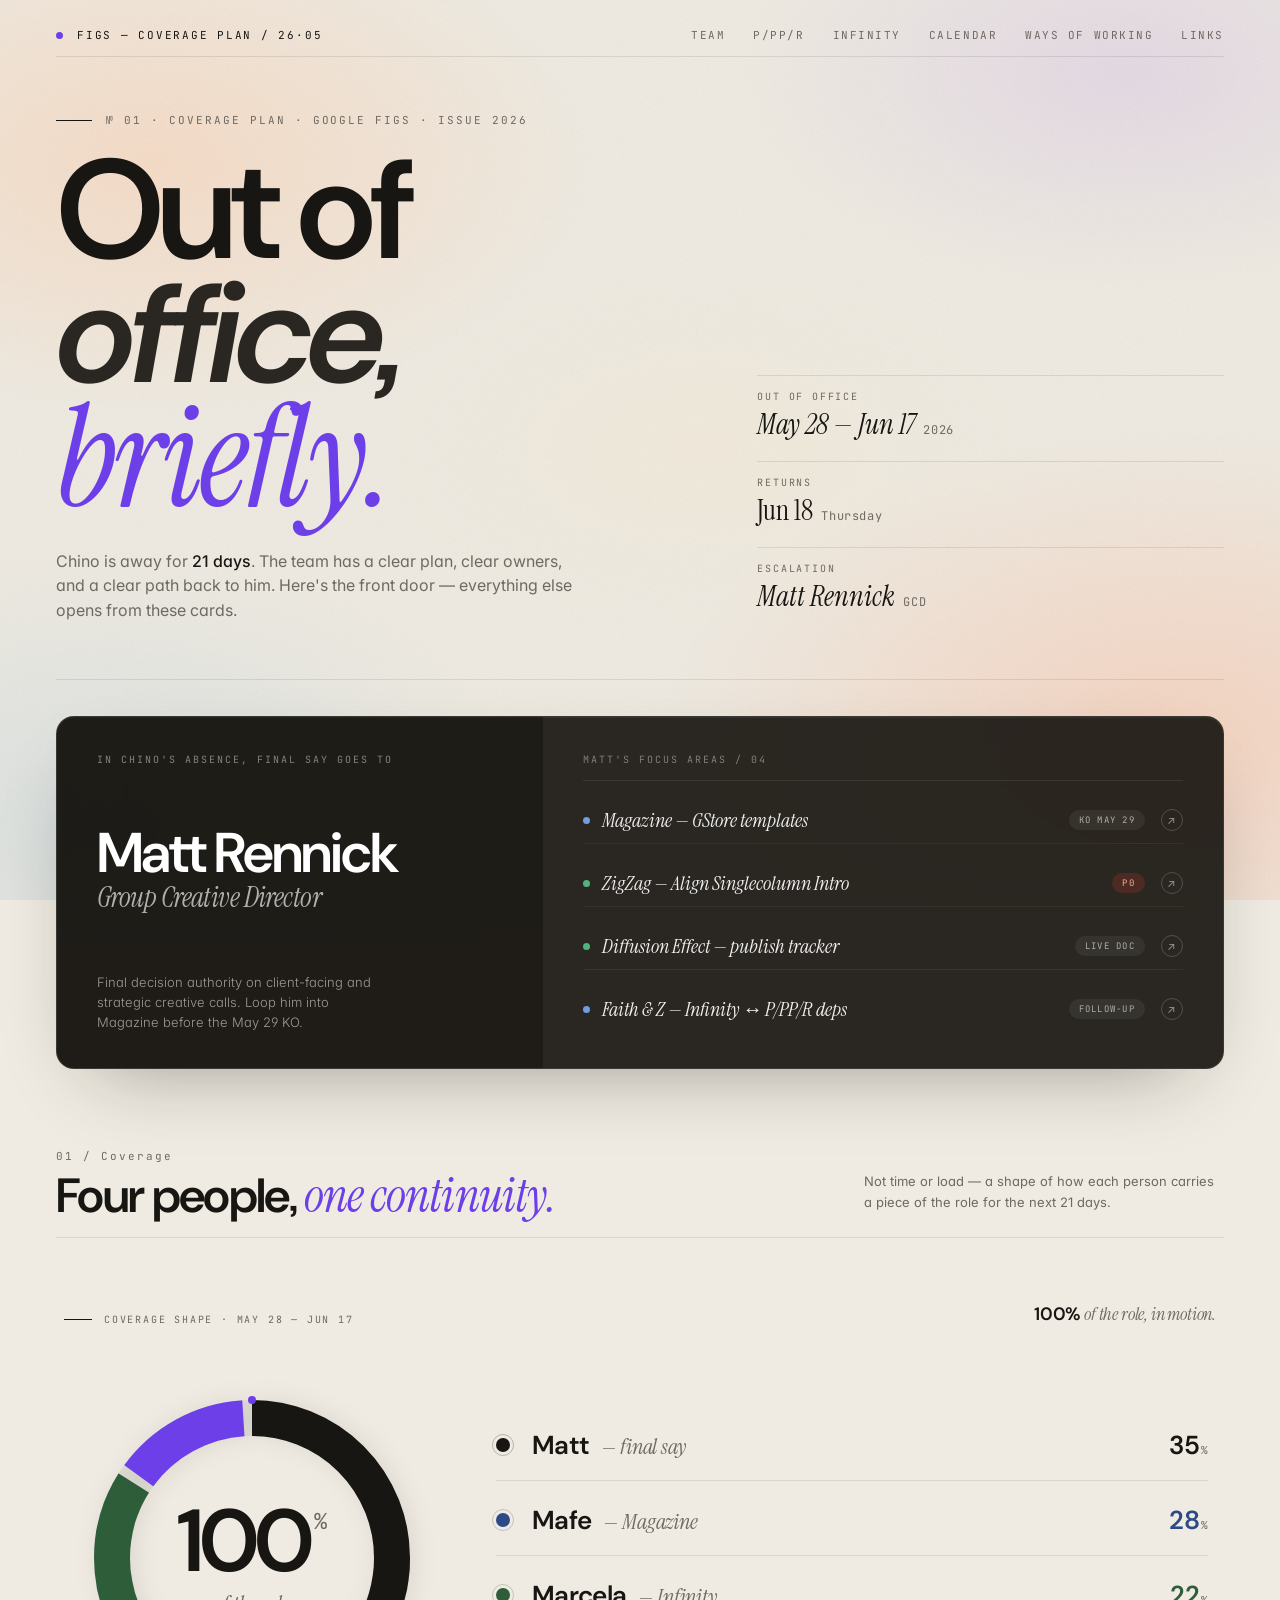
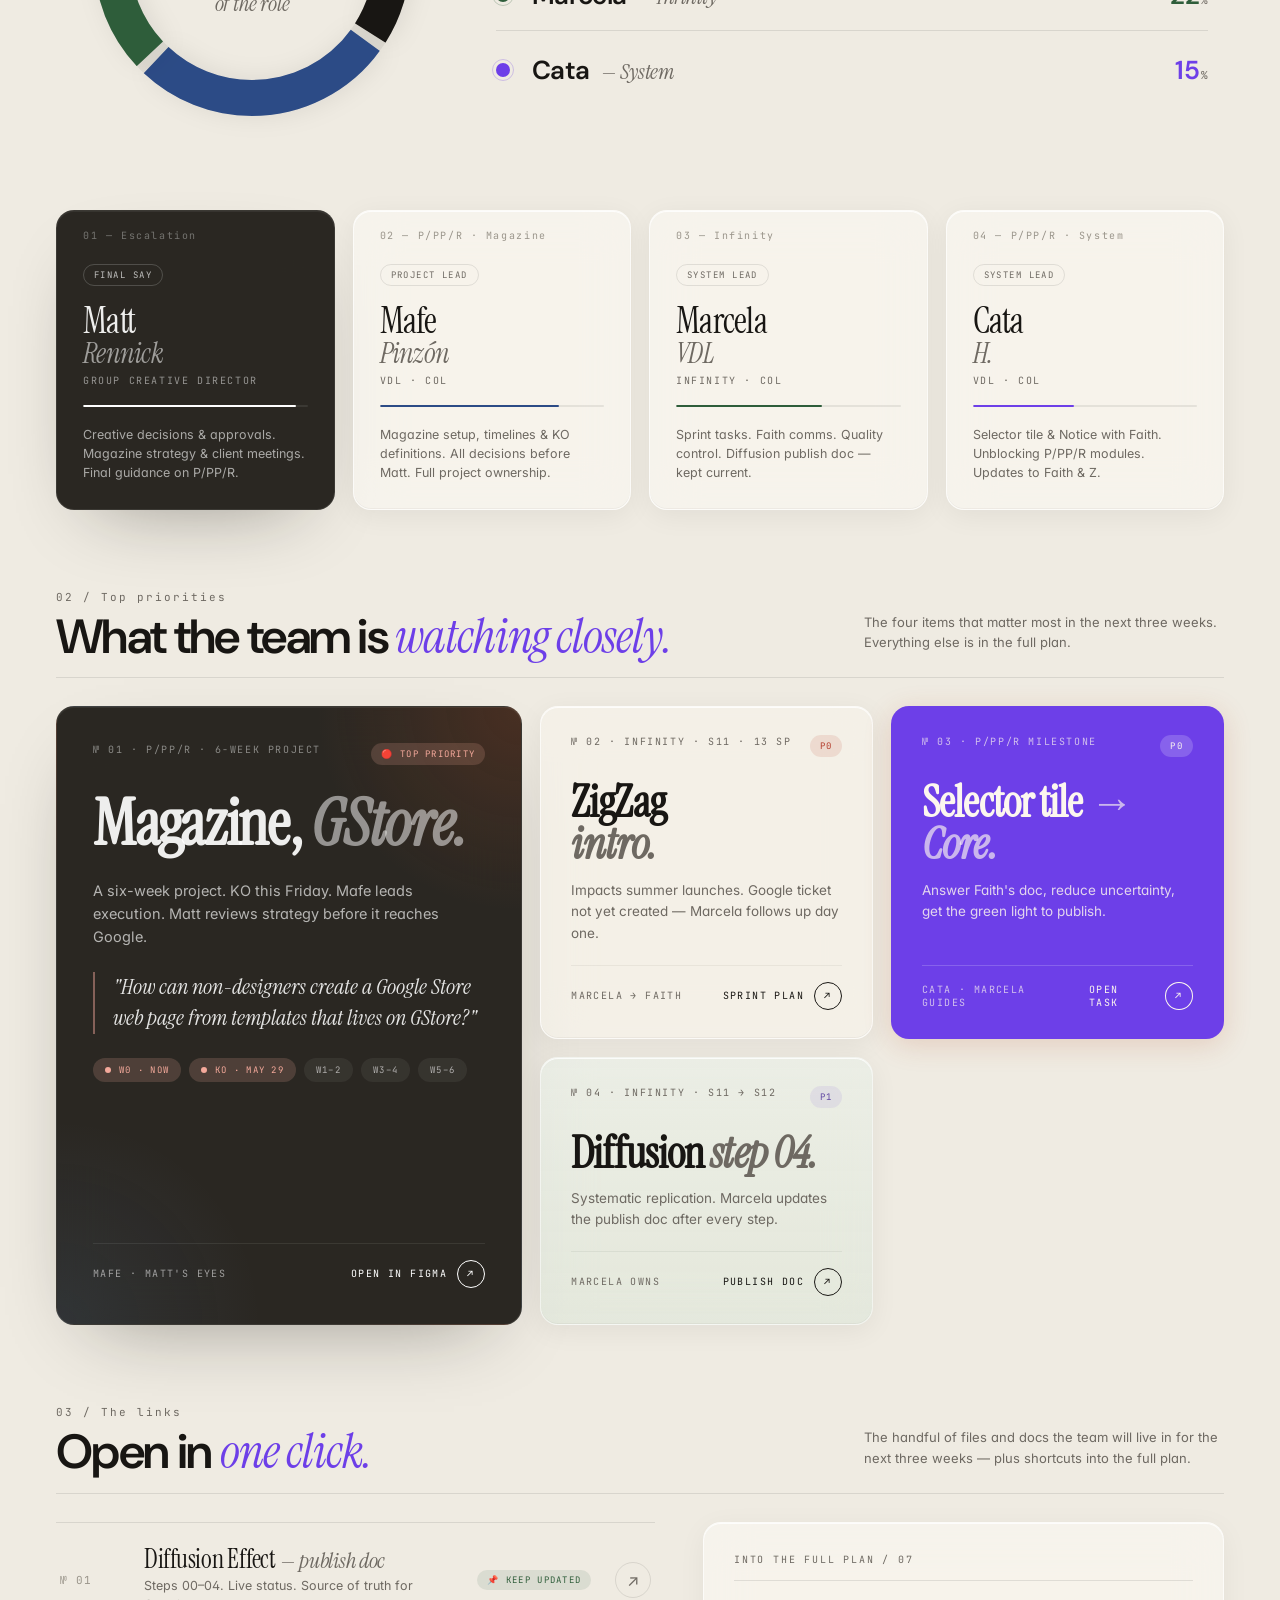
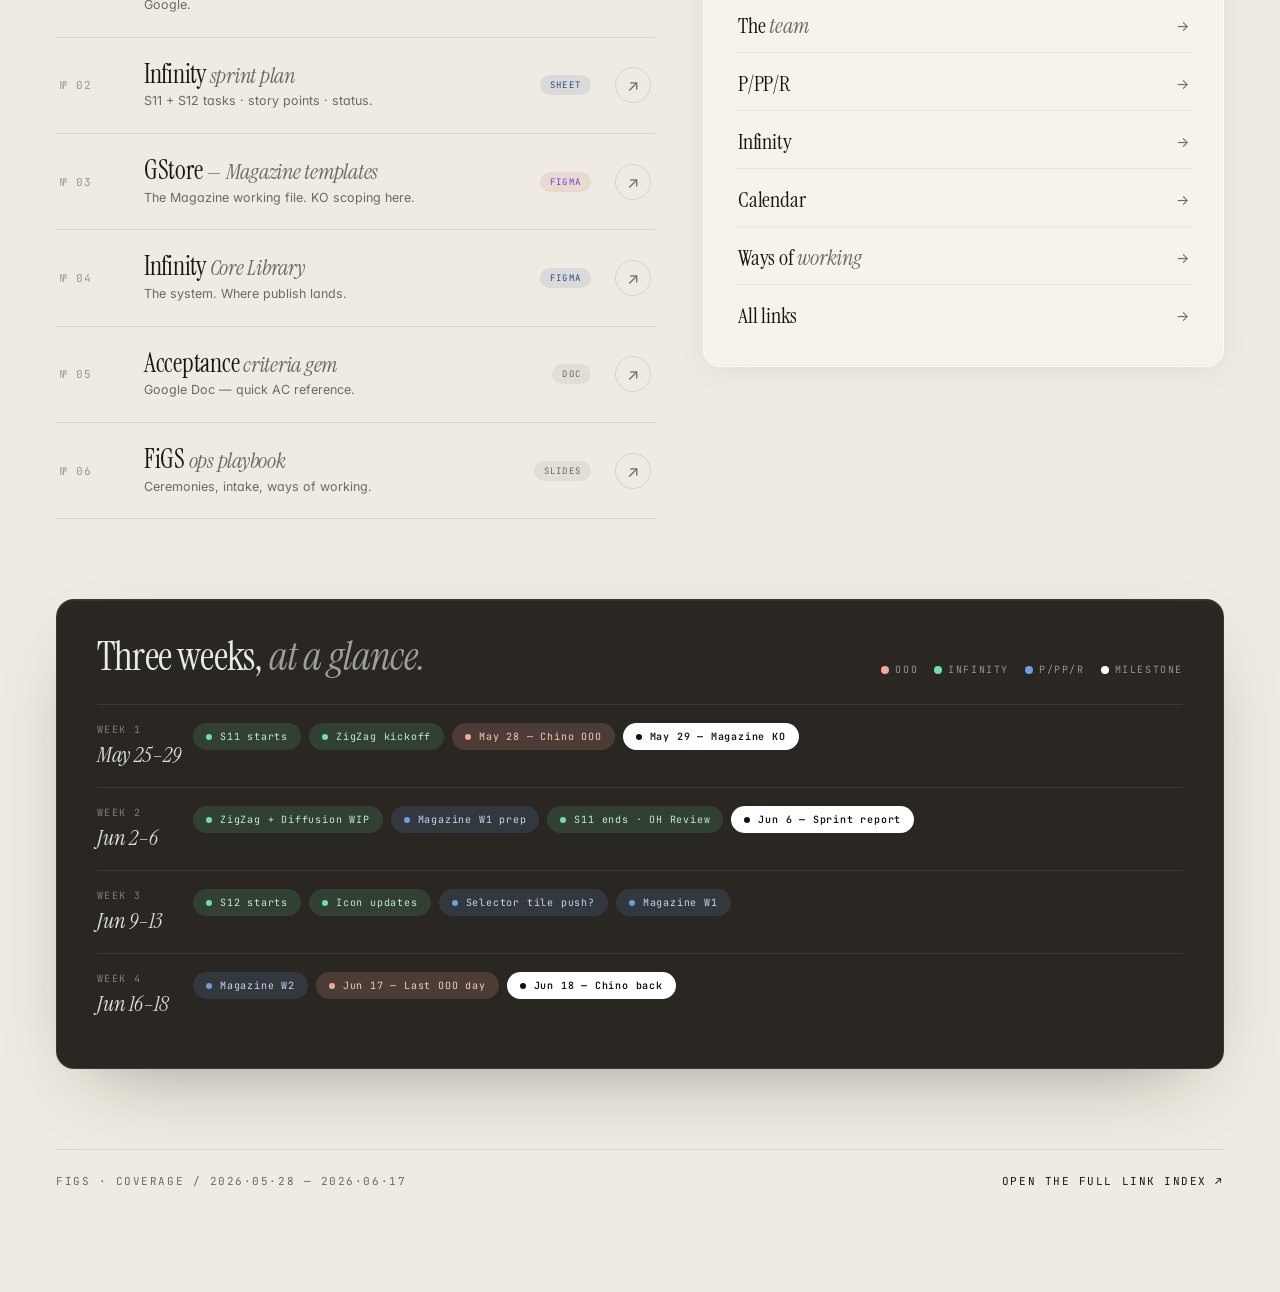
==== commit 29f4f91d: "Add files via upload" ====
--- a/index.html
+++ b/index.html
@@ -381,8 +381,8 @@
   -webkit-backdrop-filter: blur(24px) saturate(1.4);
   border: 1px solid rgba(255, 255, 255, 0.65);
   border-radius: 18px;
-  padding: 28px 26px 26px;
-  min-height: 360px;
+  padding: 18px 26px 26px;
+  min-height: 300px;
   display: flex;
   flex-direction: column;
   justify-content: space-between;
@@ -1380,7 +1380,6 @@
       <article class="person dark">
         <div class="p-top">
           <div class="p-num">01 — Escalation</div>
-          <div class="p-pct">35<span class="pct-sign">%</span></div>
         </div>
         <div class="p-bottom">
           <span class="p-tag">Final say</span>
@@ -1396,7 +1395,6 @@
       <article class="person blue">
         <div class="p-top">
           <div class="p-num">02 — P/PP/R · Magazine</div>
-          <div class="p-pct accent-blue">28<span class="pct-sign">%</span></div>
         </div>
         <div class="p-bottom">
           <span class="p-tag">Project lead</span>
@@ -1412,7 +1410,6 @@
       <article class="person green">
         <div class="p-top">
           <div class="p-num">03 — Infinity</div>
-          <div class="p-pct accent-green">22<span class="pct-sign">%</span></div>
         </div>
         <div class="p-bottom">
           <span class="p-tag">System lead</span>
@@ -1428,7 +1425,6 @@
       <article class="person clay">
         <div class="p-top">
           <div class="p-num">04 — P/PP/R · System</div>
-          <div class="p-pct accent-clay">15<span class="pct-sign">%</span></div>
         </div>
         <div class="p-bottom">
           <span class="p-tag">System lead</span>
@@ -1578,13 +1574,13 @@
           <span class="file-arr">↗</span>
         </a>
 
-        <a class="file" href="https://hugeinc.enterprise.slack.com/archives/D61NLFYLB" target="_blank">
+        <a class="file" href="https://docs.google.com/document/d/1cOxHuViisfSts-TbDhn7ikzA30bFIjTYotMNf6StjNs/edit?usp=sharing" target="_blank">
           <span class="file-num">№ 05</span>
           <div class="file-body">
             <div class="file-title">Acceptance <span class="italic">criteria gem</span></div>
-            <div class="file-desc">Slack — quick AC reference.</div>
+            <div class="file-desc">Google Doc — quick AC reference.</div>
           </div>
-          <span class="file-pin muted">Slack</span>
+          <span class="file-pin muted">Doc</span>
           <span class="file-arr">↗</span>
         </a>
 
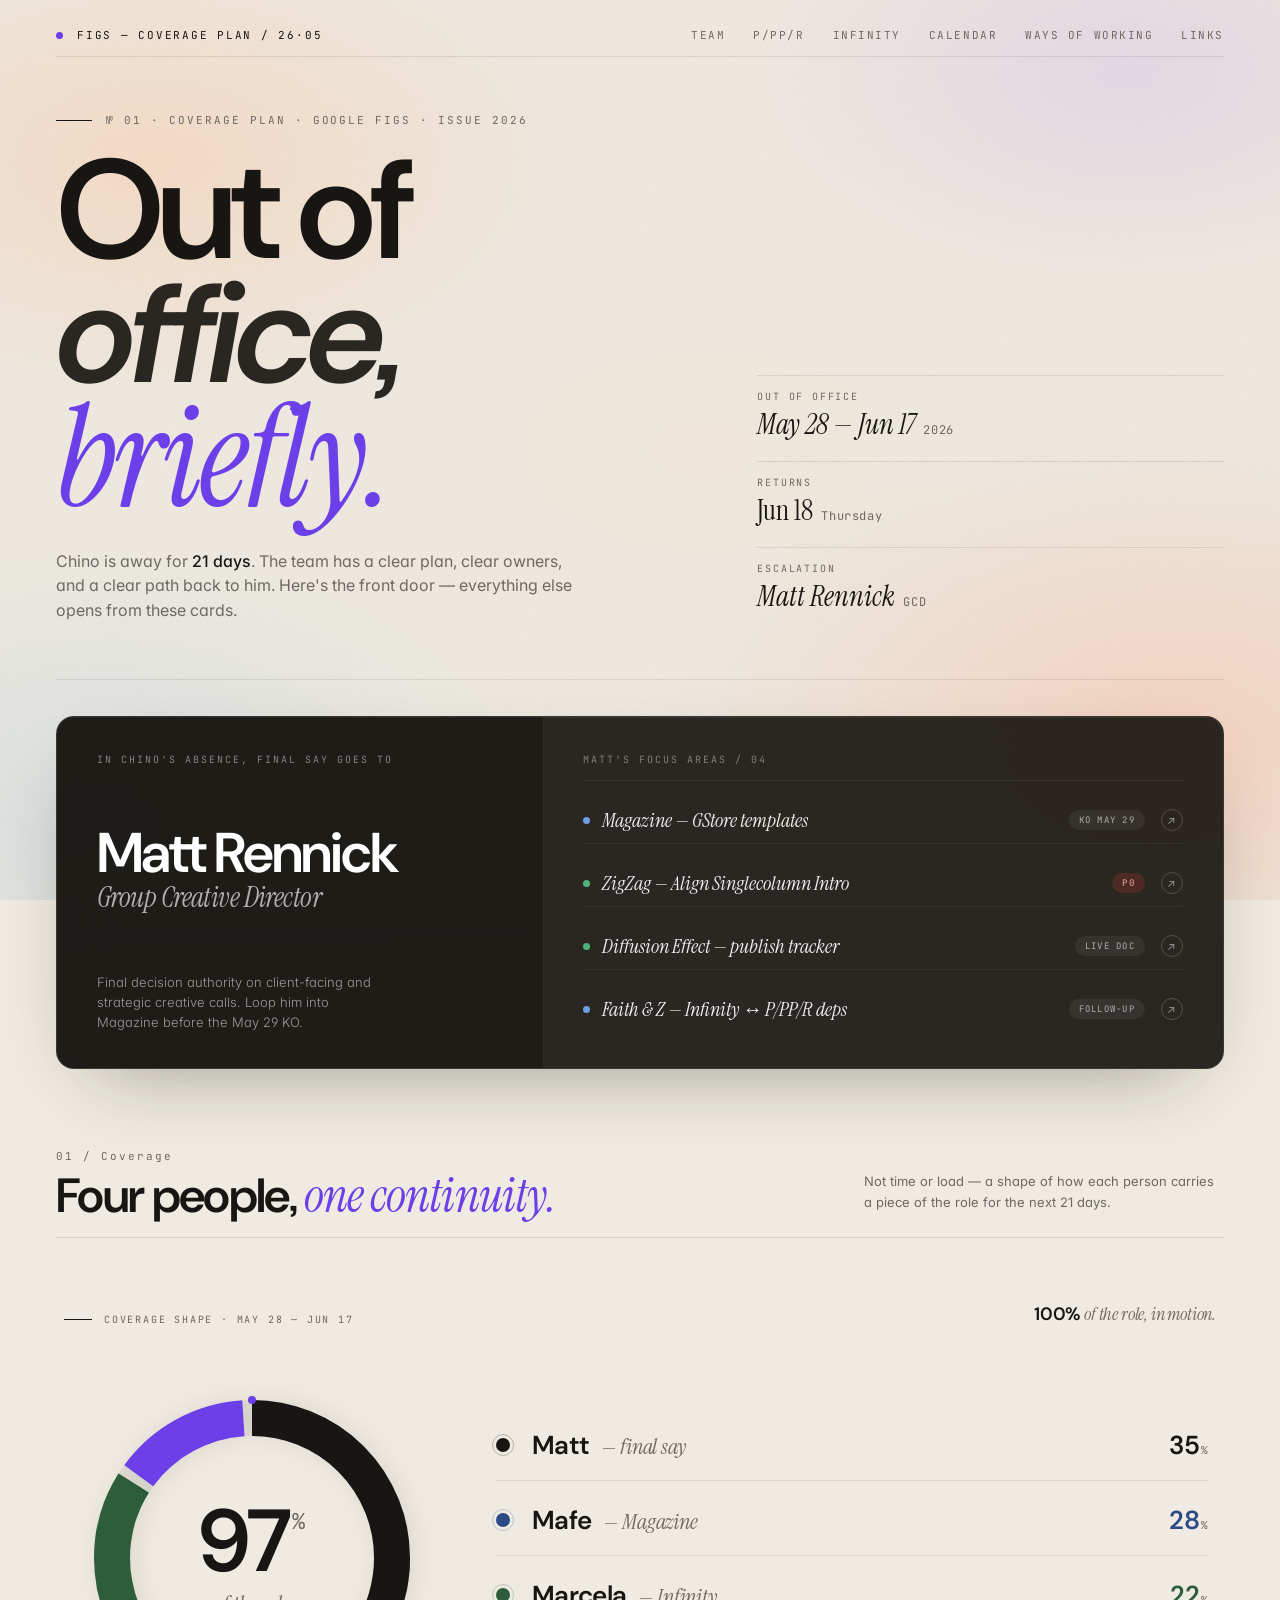
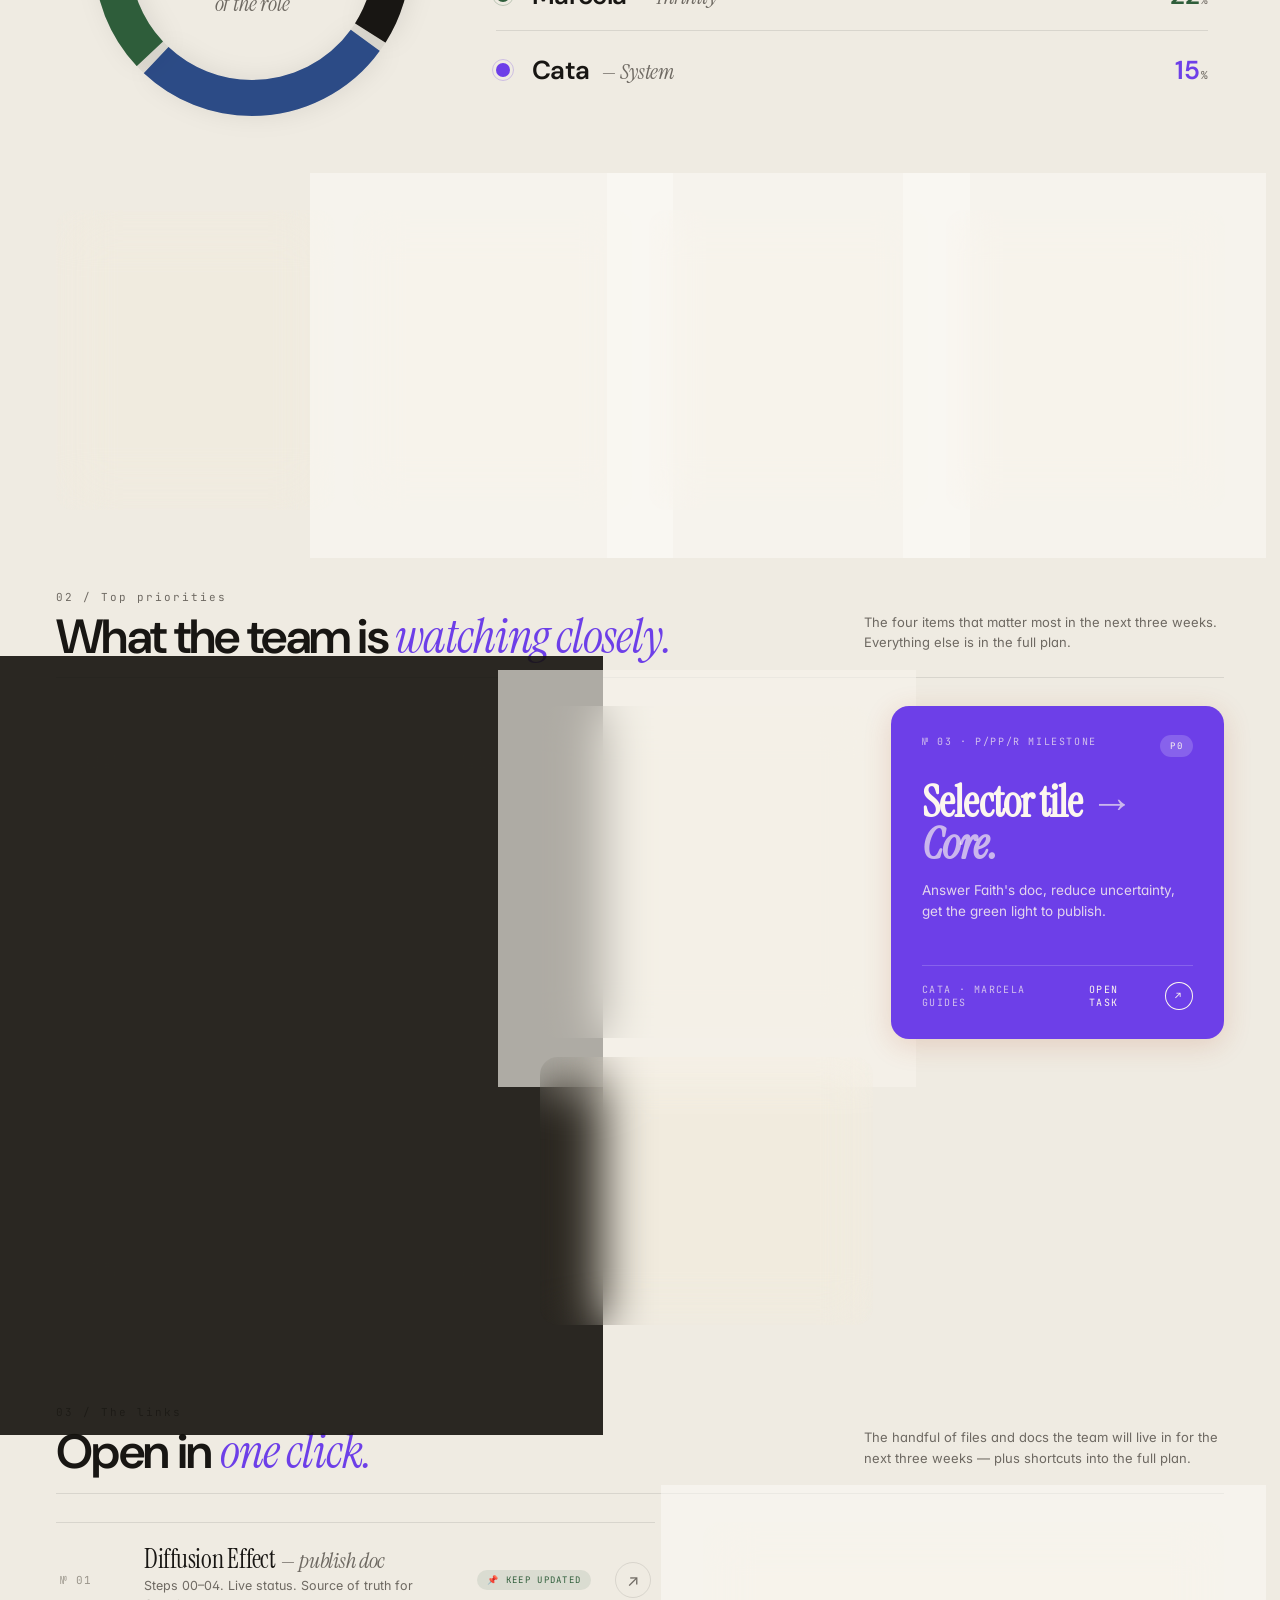
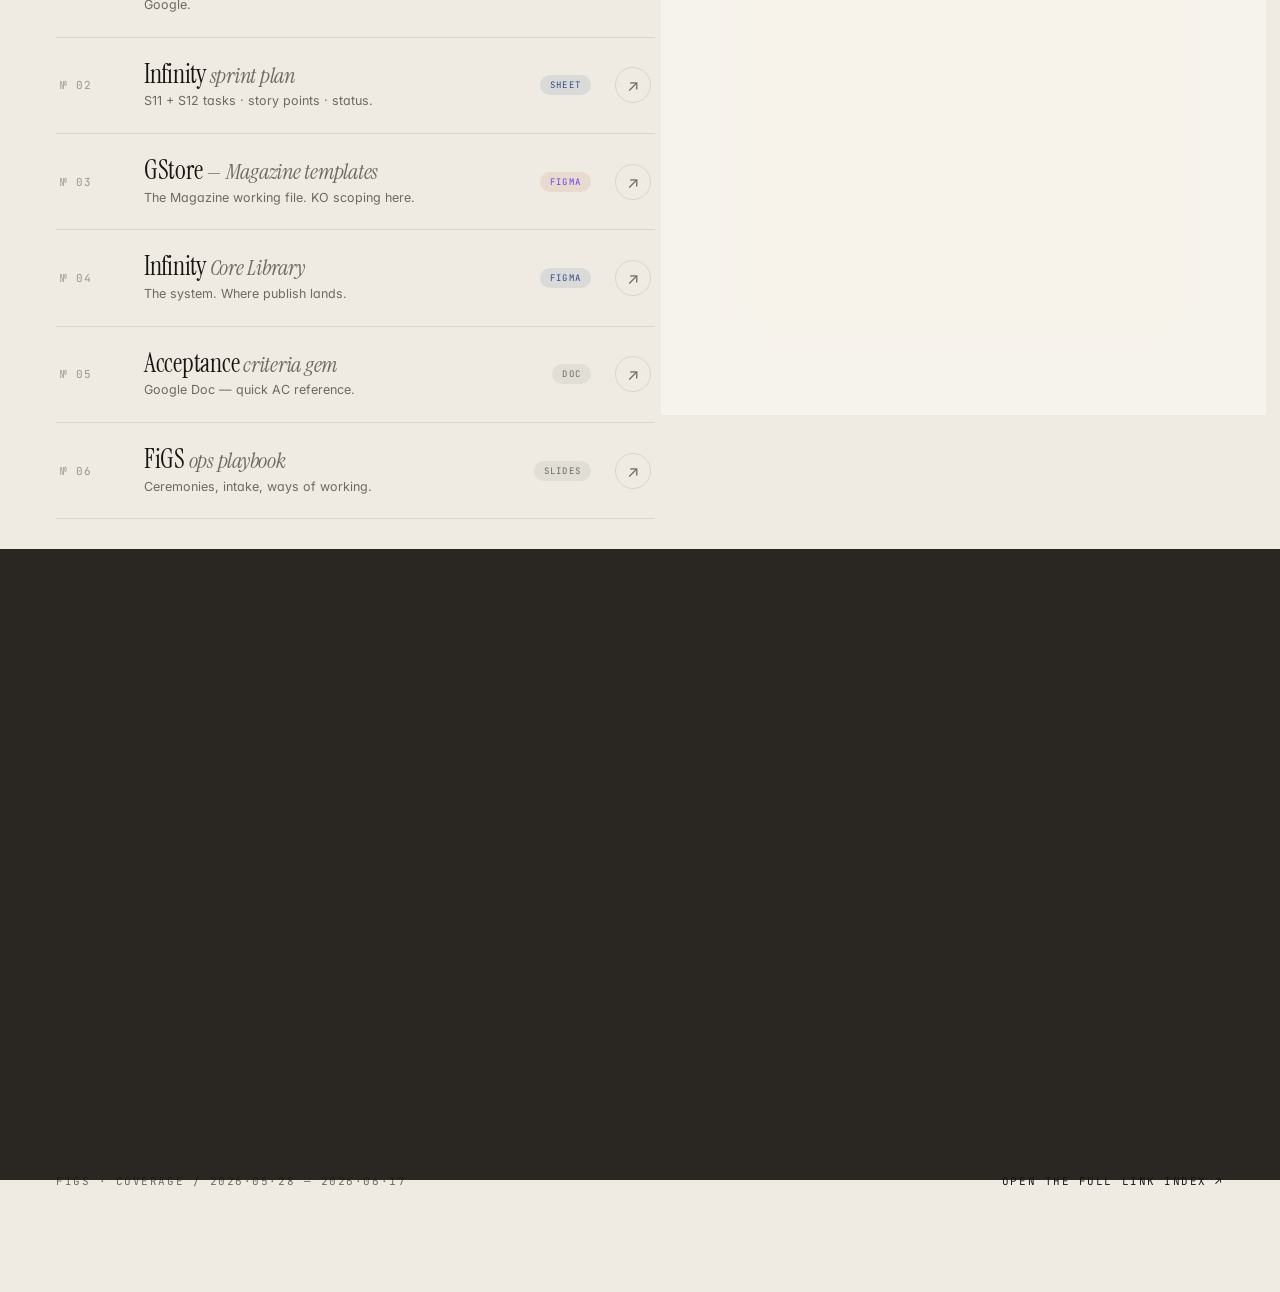
==== commit d4f1d75e: "Add files via upload" ====
--- a/index.html
+++ b/index.html
@@ -115,6 +115,160 @@
 .topbar nav a { transition: color .15s; }
 .topbar nav a:hover { color: var(--ink); }
 
+/* ────────── HAMBURGER + MOBILE MENU ────────── */
+.hamburger {
+  display: none;
+  background: transparent;
+  border: none;
+  cursor: pointer;
+  width: 44px;
+  height: 44px;
+  padding: 0;
+  margin: -6px -10px -6px 0;
+  position: relative;
+  z-index: 60;
+  flex-direction: column;
+  align-items: center;
+  justify-content: center;
+  gap: 5px;
+}
+.hamburger span {
+  display: block;
+  width: 22px;
+  height: 1.5px;
+  background: var(--ink);
+  border-radius: 1px;
+  transition: transform .35s cubic-bezier(.6,.04,.3,1), opacity .25s, width .35s;
+  transform-origin: center;
+}
+.hamburger span:nth-child(2) { width: 16px; }
+.hamburger.is-open span:nth-child(1) { transform: translateY(6.5px) rotate(45deg); }
+.hamburger.is-open span:nth-child(2) { opacity: 0; }
+.hamburger.is-open span:nth-child(3) { transform: translateY(-6.5px) rotate(-45deg); width: 22px; }
+
+.menu-overlay {
+  position: fixed;
+  inset: 0;
+  z-index: 55;
+  background:
+    radial-gradient(ellipse 55% 45% at 12% 18%,  rgba(255, 196, 156, 0.55) 0%, transparent 62%),
+    radial-gradient(ellipse 50% 40% at 88% 8%,   rgba(196, 168, 235, 0.38) 0%, transparent 60%),
+    radial-gradient(ellipse 65% 55% at 92% 82%,  rgba(255, 168, 130, 0.48) 0%, transparent 62%),
+    radial-gradient(ellipse 55% 50% at 8% 92%,   rgba(168, 200, 220, 0.40) 0%, transparent 62%),
+    var(--paper);
+  transform: translateY(-100%);
+  transition: transform .55s cubic-bezier(.7,0,.3,1);
+  display: flex;
+  flex-direction: column;
+  padding: 28px 22px 32px;
+  overflow-y: auto;
+}
+.menu-overlay.is-open { transform: translateY(0); }
+.menu-overlay-head {
+  display: flex;
+  justify-content: space-between;
+  align-items: center;
+  padding-bottom: 14px;
+  border-bottom: 1px solid var(--rule);
+}
+.menu-eyebrow {
+  font-family: var(--mono);
+  font-size: 10px;
+  letter-spacing: 0.18em;
+  text-transform: uppercase;
+  color: var(--muted);
+  margin: 36px 0 8px;
+  display: flex; align-items: center; gap: 12px;
+}
+.menu-eyebrow::before { content:''; width: 28px; height: 1px; background: var(--ink); }
+.menu-title {
+  font-family: var(--gsans);
+  font-weight: 600;
+  font-size: 56px;
+  line-height: 0.9;
+  letter-spacing: -0.04em;
+  color: var(--ink);
+  margin-bottom: 32px;
+}
+.menu-title .italic {
+  font-family: var(--serif);
+  font-weight: 400;
+  font-style: italic;
+  color: var(--accent);
+  letter-spacing: -0.025em;
+}
+.menu-nav {
+  display: flex;
+  flex-direction: column;
+  border-top: 1px solid var(--rule);
+}
+.menu-link {
+  display: grid;
+  grid-template-columns: 32px 1fr 28px;
+  gap: 14px;
+  align-items: center;
+  padding: 20px 0;
+  border-bottom: 1px solid var(--rule);
+  text-decoration: none;
+  color: var(--ink);
+  opacity: 0;
+  transform: translateX(-16px);
+  transition: opacity .45s cubic-bezier(.4,0,.2,1), transform .45s cubic-bezier(.4,0,.2,1);
+}
+.menu-overlay.is-open .menu-link { opacity: 1; transform: translateX(0); }
+.menu-overlay.is-open .menu-link:nth-child(1) { transition-delay: 0.18s; }
+.menu-overlay.is-open .menu-link:nth-child(2) { transition-delay: 0.24s; }
+.menu-overlay.is-open .menu-link:nth-child(3) { transition-delay: 0.30s; }
+.menu-overlay.is-open .menu-link:nth-child(4) { transition-delay: 0.36s; }
+.menu-overlay.is-open .menu-link:nth-child(5) { transition-delay: 0.42s; }
+.menu-overlay.is-open .menu-link:nth-child(6) { transition-delay: 0.48s; }
+.menu-overlay.is-open .menu-link:nth-child(7) { transition-delay: 0.54s; }
+.menu-num {
+  font-family: var(--mono);
+  font-size: 10px;
+  letter-spacing: 0.14em;
+  color: var(--muted-2);
+}
+.menu-label {
+  font-family: var(--gsans);
+  font-weight: 600;
+  font-size: 30px;
+  letter-spacing: -0.035em;
+  color: var(--ink);
+  line-height: 1.1;
+}
+.menu-label .italic {
+  font-family: var(--serif);
+  font-weight: 400;
+  font-style: italic;
+  color: var(--muted);
+  letter-spacing: -0.02em;
+}
+.menu-link.is-current .menu-label .italic { color: var(--accent); }
+.menu-arr {
+  width: 28px; height: 28px;
+  border: 1px solid var(--rule);
+  border-radius: 50%;
+  display: flex;
+  align-items: center;
+  justify-content: center;
+  color: var(--muted);
+  font-size: 12px;
+}
+.menu-link:hover .menu-arr { background: var(--ink); color: var(--paper); border-color: var(--ink); }
+.menu-foot {
+  margin-top: auto;
+  padding-top: 24px;
+  font-family: var(--mono);
+  font-size: 10px;
+  letter-spacing: 0.16em;
+  text-transform: uppercase;
+  color: var(--muted);
+  text-align: center;
+}
+
+body.menu-open { overflow: hidden; }
+
 /* ────────── HERO ────────── */
 .hero {
   display: grid;
@@ -962,7 +1116,8 @@
 }
 @media (max-width: 720px) {
   .shell { padding: 20px 22px 60px; }
-  .topbar nav { display: none; }
+  .topbar nav { display: none !important; }
+  .hamburger { display: flex; }
   .hero-title { font-size: 16vw; }
   .people { grid-template-columns: 1fr; }
   .prio-grid { grid-template-columns: 1fr; }
@@ -972,6 +1127,9 @@
   .cal-grid { grid-template-columns: 1fr; }
   .file { grid-template-columns: 36px 1fr auto; }
   .file-pin { display: none; }
+}
+@media (min-width: 721px) {
+  .menu-overlay { display: none; }
 }
 
 /* ────────── COVERAGE DONUT ────────── */
@@ -1226,7 +1384,75 @@
       <a href="Ways of Working.html">Ways of working</a>
       <a href="Links.html">Links</a>
     </nav>
+      <button class="hamburger" aria-label="Open menu" aria-expanded="false"><span></span><span></span><span></span></button>
   </header>
+
+<!-- Mobile menu overlay -->
+<div class="menu-overlay" id="menu-overlay" aria-hidden="true">
+  <div class="menu-overlay-head">
+    <a href="index.html" class="brand"><span class="b-dot"></span><span>FiGS — Coverage Plan / 26·05</span></a>
+  </div>
+  <div class="menu-eyebrow">Navigation · 07 places</div>
+  <h2 class="menu-title">Where to,<br><span class="italic">friend?</span></h2>
+  <nav class="menu-nav">
+      <a class="menu-link is-current" href="index.html">
+        <span class="menu-num">01</span>
+        <span class="menu-label">Home <span class="italic">— the front door</span></span>
+        <span class="menu-arr">→</span>
+      </a>
+      <a class="menu-link" href="Team.html">
+        <span class="menu-num">02</span>
+        <span class="menu-label">The <span class="italic">team</span></span>
+        <span class="menu-arr">→</span>
+      </a>
+      <a class="menu-link" href="PPPR.html">
+        <span class="menu-num">03</span>
+        <span class="menu-label">P/PP/R</span>
+        <span class="menu-arr">→</span>
+      </a>
+      <a class="menu-link" href="Infinity.html">
+        <span class="menu-num">04</span>
+        <span class="menu-label">Infinity</span>
+        <span class="menu-arr">→</span>
+      </a>
+      <a class="menu-link" href="Calendar.html">
+        <span class="menu-num">05</span>
+        <span class="menu-label">Calendar</span>
+        <span class="menu-arr">→</span>
+      </a>
+      <a class="menu-link" href="Ways of Working.html">
+        <span class="menu-num">06</span>
+        <span class="menu-label">Ways of <span class="italic">working</span></span>
+        <span class="menu-arr">→</span>
+      </a>
+      <a class="menu-link" href="Links.html">
+        <span class="menu-num">07</span>
+        <span class="menu-label">All <span class="italic">links</span></span>
+        <span class="menu-arr">→</span>
+      </a>
+  </nav>
+  <div class="menu-foot">Chino OOO · May 28 — Jun 17, 2026</div>
+</div>
+
+<script>
+  (function() {
+    const ham = document.querySelector('.hamburger');
+    const overlay = document.getElementById('menu-overlay');
+    if (!ham || !overlay) return;
+    function toggle(open) {
+      ham.classList.toggle('is-open', open);
+      overlay.classList.toggle('is-open', open);
+      document.body.classList.toggle('menu-open', open);
+      ham.setAttribute('aria-expanded', open);
+      ham.setAttribute('aria-label', open ? 'Close menu' : 'Open menu');
+      overlay.setAttribute('aria-hidden', !open);
+    }
+    ham.addEventListener('click', () => toggle(!ham.classList.contains('is-open')));
+    overlay.querySelectorAll('a').forEach(a => a.addEventListener('click', () => toggle(false)));
+    document.addEventListener('keydown', e => { if (e.key === 'Escape') toggle(false); });
+  })();
+</script>
+
 
   <!-- ─── HERO ─── -->
   <section class="hero">
